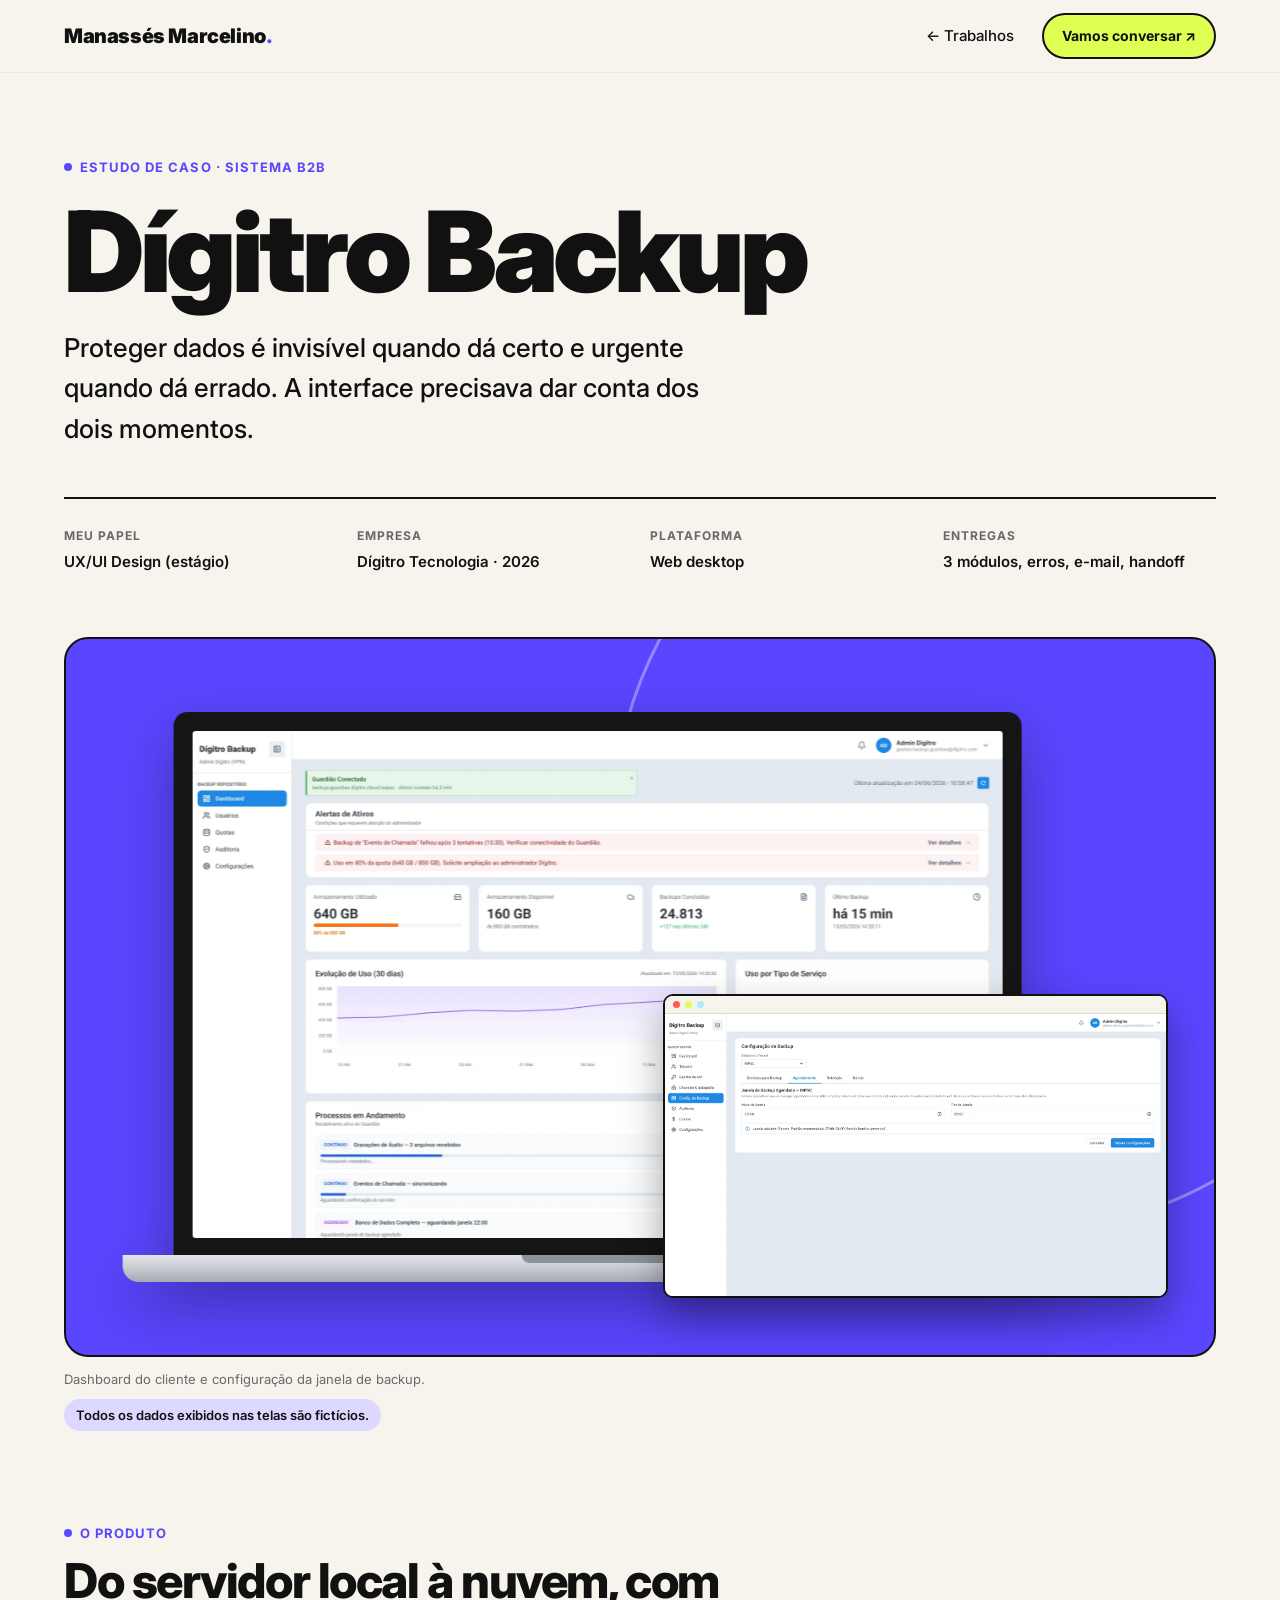
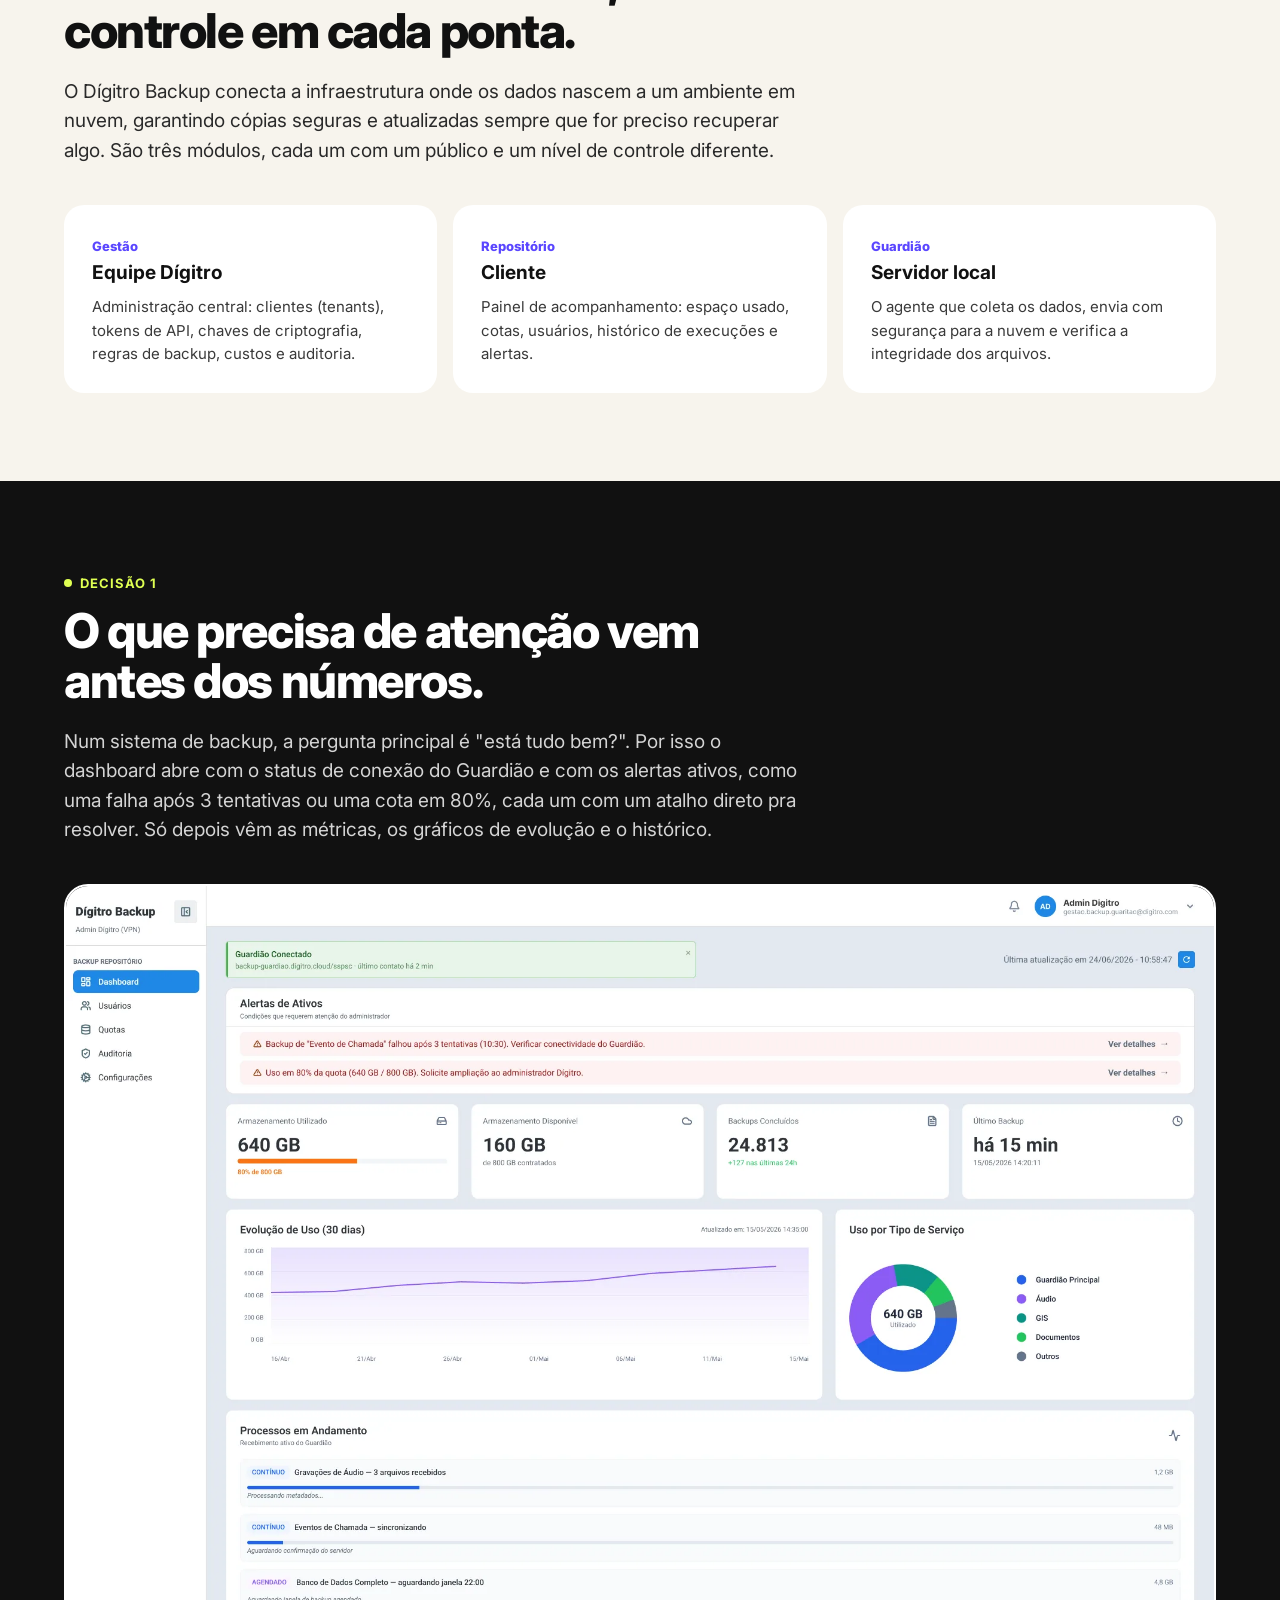
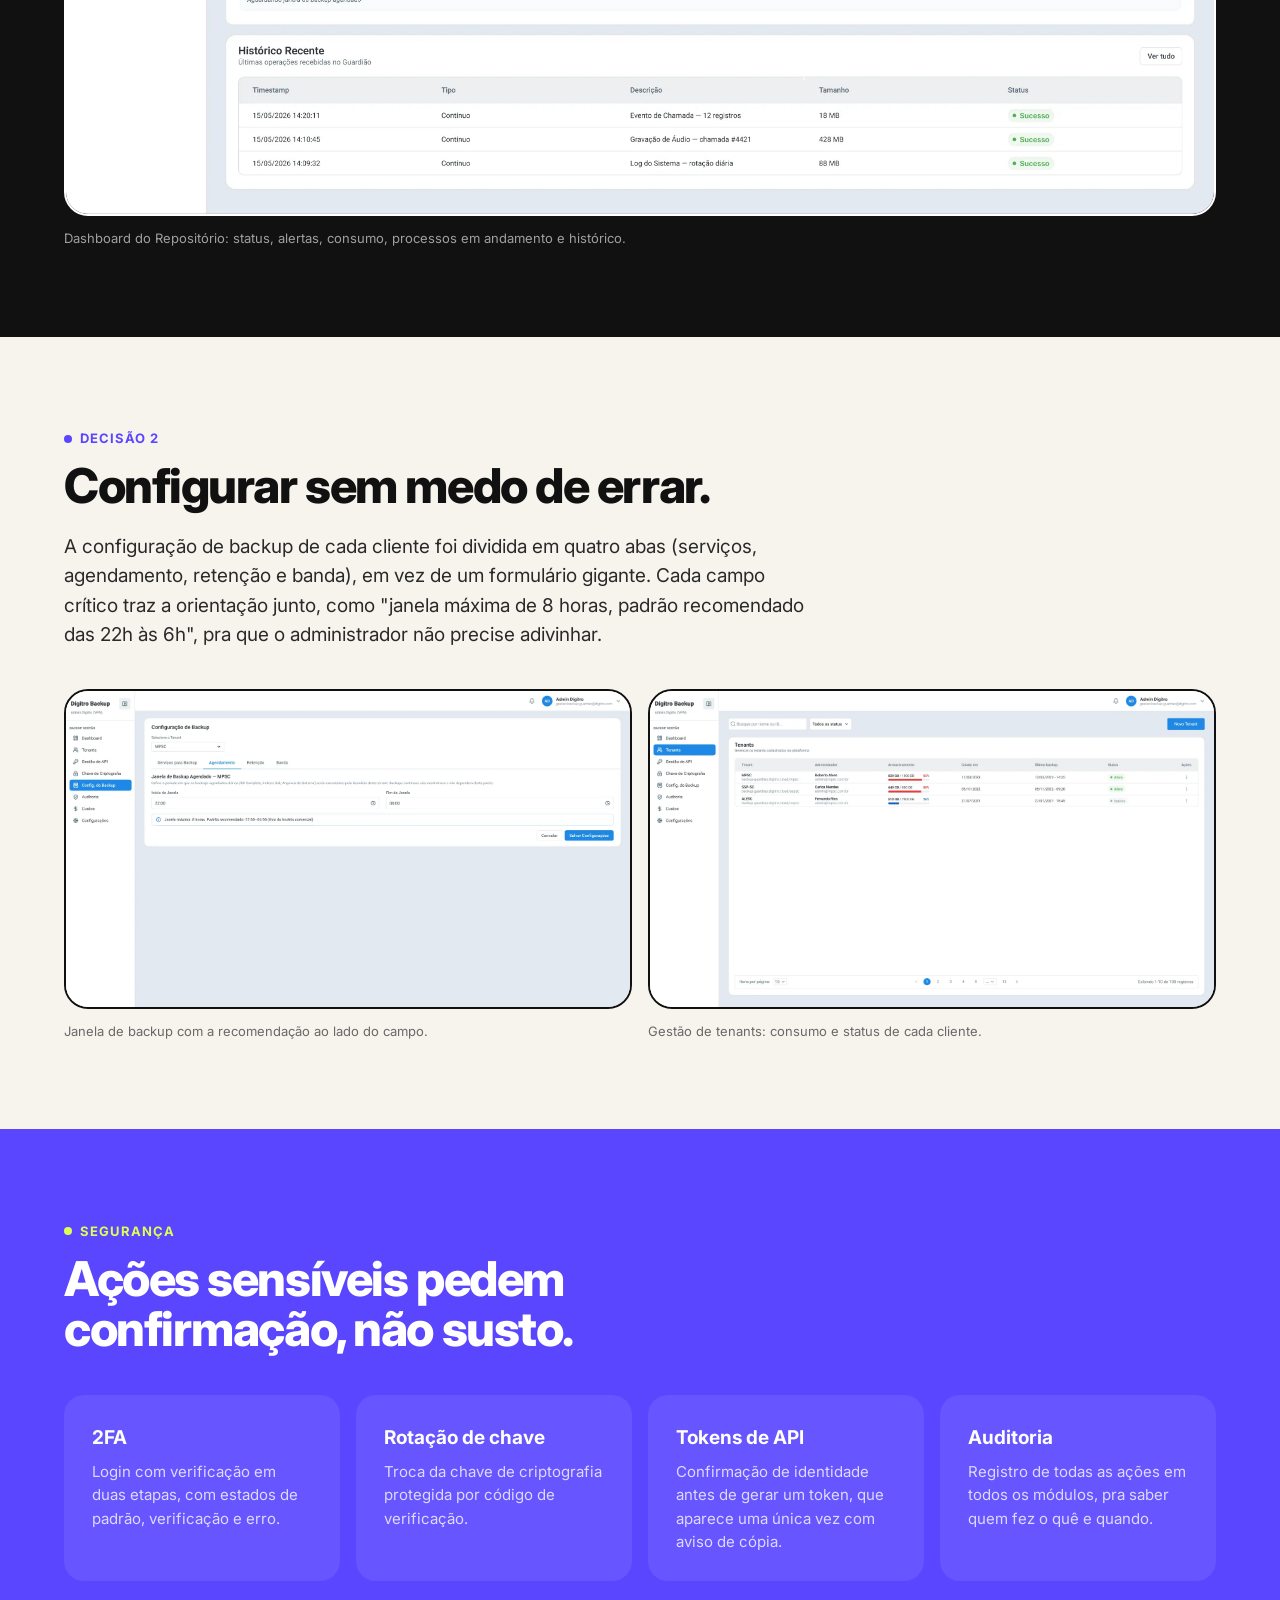
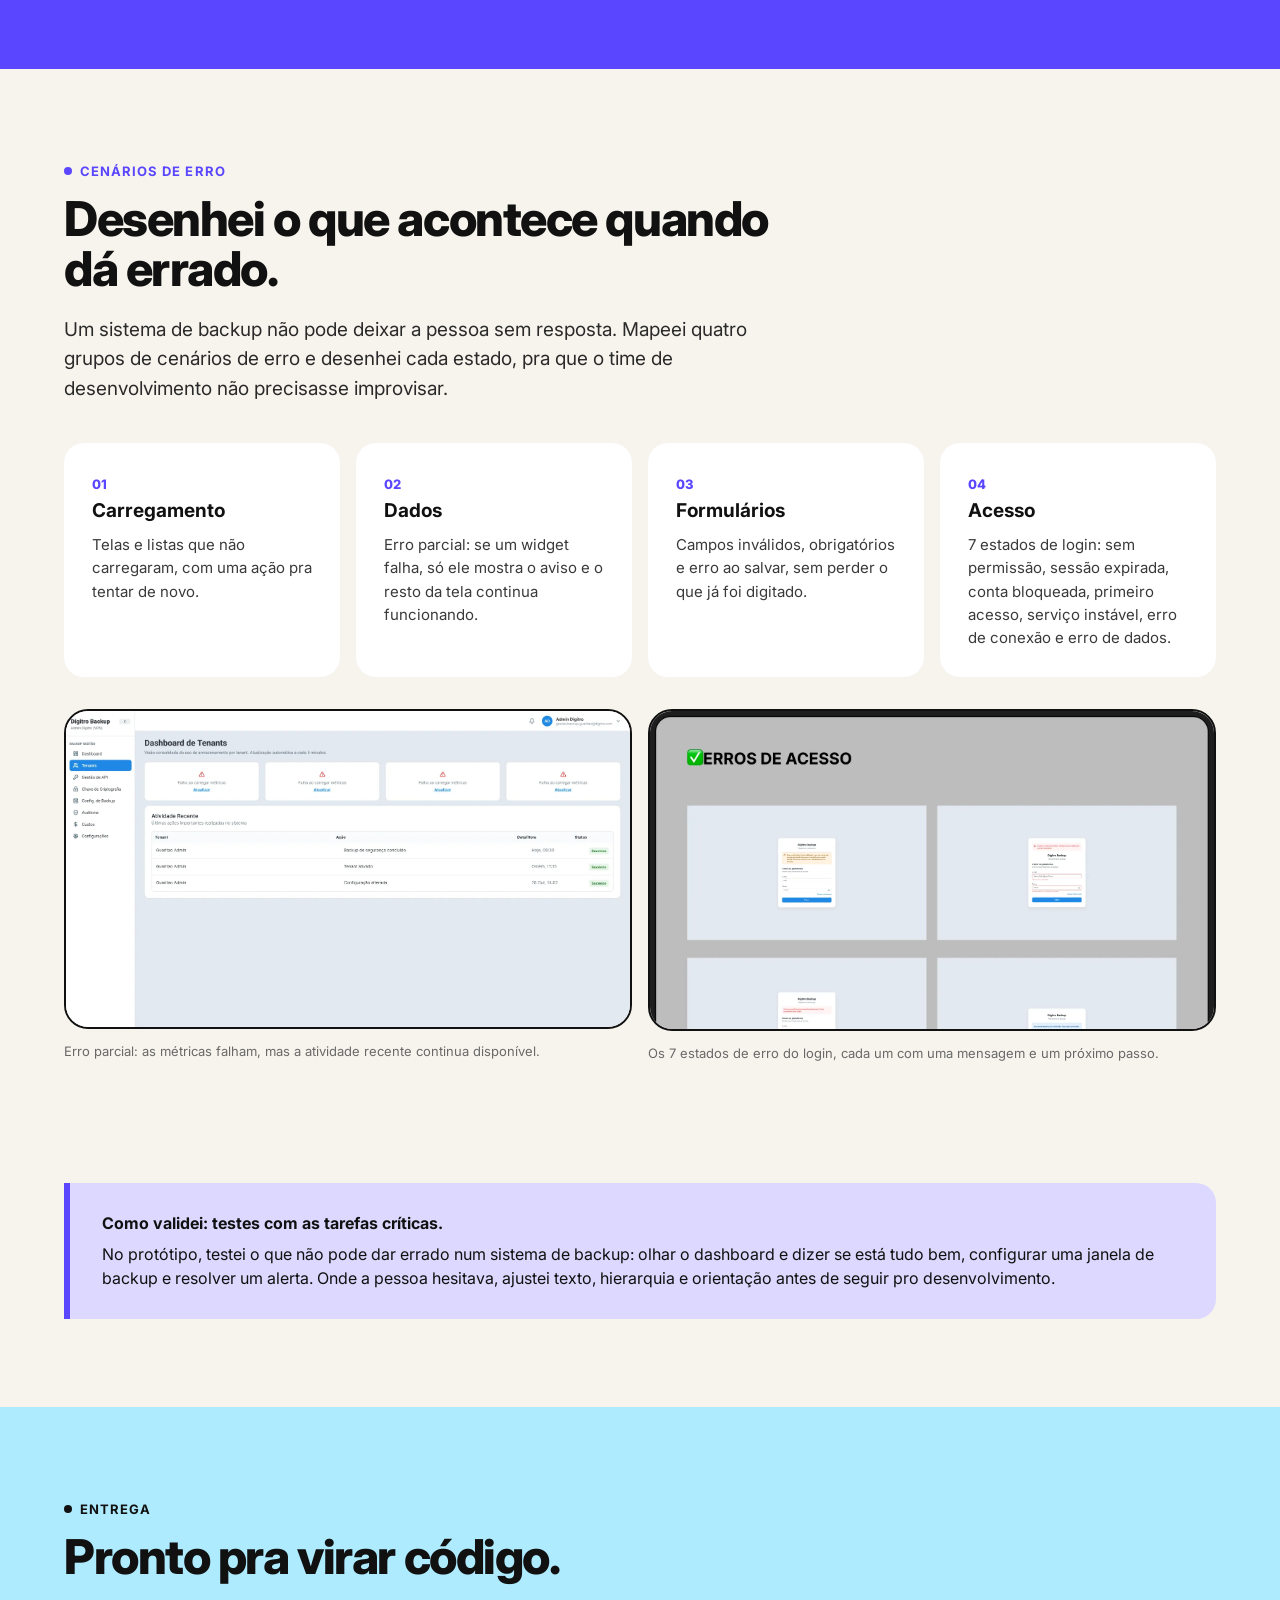
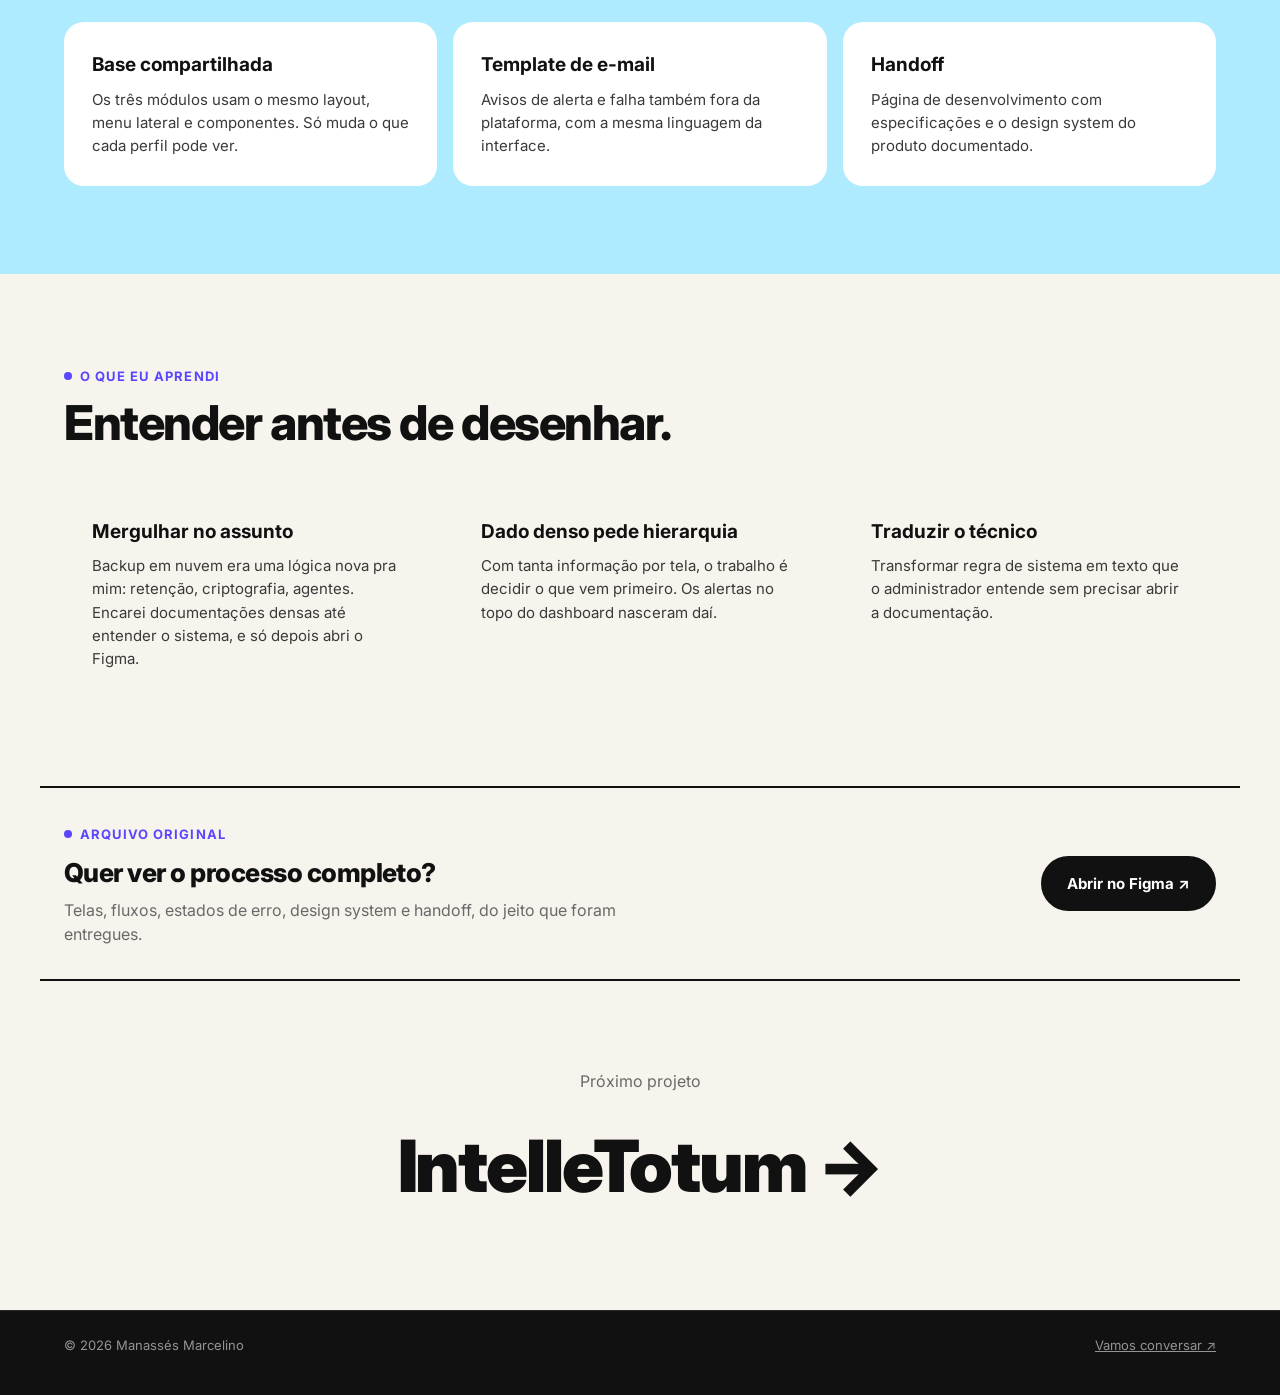
==== portfolio/backup.html @ 7c4ad213 "Portfolio" ====
<!doctype html>
<html lang="pt-BR">
<head>
  <meta charset="utf-8">
  <meta name="viewport" content="width=device-width, initial-scale=1">
  <title>Dígitro Backup — Manassés Marcelino</title>
  <meta name="description" content="Estudo de caso: Dígitro Backup, plataforma de governança de cópias de segurança com três módulos e três públicos.">
  <link rel="preconnect" href="https://fonts.googleapis.com">
  <link rel="preconnect" href="https://fonts.gstatic.com" crossorigin>
  <link href="https://fonts.googleapis.com/css2?family=Inter:wght@400;500;600;700;800;900&display=swap" rel="stylesheet">
  <link rel="stylesheet" href="styles.css">
</head>
<body>

  <nav class="nav">
    <div class="wrap">
      <a href="index.html" class="logo">Manassés Marcelino<span>.</span></a>
      <div class="nav-links">
        <a href="index.html#trabalhos" class="hide-m">← Trabalhos</a>
        <a href="index.html#contato" class="btn btn-acido btn-sm">Vamos conversar ↗</a>
      </div>
    </div>
  </nav>

  <header class="case-hero">
    <div class="wrap">
      <span class="label" style="color: var(--violeta)">Estudo de caso · Sistema B2B</span>
      <h1>Dígitro Backup</h1>
      <p class="sub">Proteger dados é invisível quando dá certo e urgente quando dá errado. A interface precisava dar conta dos dois momentos.</p>
      <dl class="ficha">
        <div><dt>Meu papel</dt><dd>UX/UI Design (estágio)</dd></div>
        <div><dt>Empresa</dt><dd>Dígitro Tecnologia · 2026</dd></div>
        <div><dt>Plataforma</dt><dd>Web desktop</dd></div>
        <div><dt>Entregas</dt><dd>3 módulos, erros, e-mail, handoff</dd></div>
      </dl>
    </div>
  </header>

  <div class="wrap">
    <div class="capa capa-bk capa-case">
      <div class="laptop"><div class="tela"><img src="assets/bk-dashboard.webp" alt="Dashboard do módulo Repositório"></div><div class="base"></div></div>
      <div class="janela"><div class="barra"><i></i><i></i><i></i></div><img src="assets/bk-agendamento.webp" alt="Configuração de agendamento de backup"></div>
    </div>
    <p class="legenda">Dashboard do cliente e configuração da janela de backup.</p>
    <p class="aviso">Todos os dados exibidos nas telas são fictícios.</p>
  </div>

  <section class="bloco">
    <div class="wrap">
      <span class="label" style="color: var(--violeta)">O produto</span>
      <h2>Do servidor local à nuvem, com controle em cada ponta.</h2>
      <p class="lead">O Dígitro Backup conecta a infraestrutura onde os dados nascem a um ambiente em nuvem, garantindo cópias seguras e atualizadas sempre que for preciso recuperar algo. São três módulos, cada um com um público e um nível de controle diferente.</p>
      <div class="grade g3">
        <div class="card"><span class="n">Gestão</span><h3>Equipe Dígitro</h3><p>Administração central: clientes (tenants), tokens de API, chaves de criptografia, regras de backup, custos e auditoria.</p></div>
        <div class="card"><span class="n">Repositório</span><h3>Cliente</h3><p>Painel de acompanhamento: espaço usado, cotas, usuários, histórico de execuções e alertas.</p></div>
        <div class="card"><span class="n">Guardião</span><h3>Servidor local</h3><p>O agente que coleta os dados, envia com segurança para a nuvem e verifica a integridade dos arquivos.</p></div>
      </div>
    </div>
  </section>

  <section class="bloco escuro">
    <div class="wrap">
      <span class="label" style="color: var(--acido)">Decisão 1</span>
      <h2>O que precisa de atenção vem antes dos números.</h2>
      <p class="lead">Num sistema de backup, a pergunta principal é "está tudo bem?". Por isso o dashboard abre com o status de conexão do Guardião e com os alertas ativos, como uma falha após 3 tentativas ou uma cota em 80%, cada um com um atalho direto pra resolver. Só depois vêm as métricas, os gráficos de evolução e o histórico.</p>
      <div class="case-img" style="margin-top: 40px; border-color: var(--branco)"><img src="assets/bk-dashboard.webp" alt="Dashboard do Repositório com alertas no topo"></div>
      <p class="legenda" style="color: rgba(255,255,255,.6)">Dashboard do Repositório: status, alertas, consumo, processos em andamento e histórico.</p>
    </div>
  </section>

  <section class="bloco">
    <div class="wrap">
      <span class="label" style="color: var(--violeta)">Decisão 2</span>
      <h2>Configurar sem medo de errar.</h2>
      <p class="lead">A configuração de backup de cada cliente foi dividida em quatro abas (serviços, agendamento, retenção e banda), em vez de um formulário gigante. Cada campo crítico traz a orientação junto, como "janela máxima de 8 horas, padrão recomendado das 22h às 6h", pra que o administrador não precise adivinhar.</p>
      <div class="grade g2">
        <div><div class="case-img"><img src="assets/bk-agendamento.webp" alt="Aba de agendamento da configuração de backup"></div><p class="legenda">Janela de backup com a recomendação ao lado do campo.</p></div>
        <div><div class="case-img"><img src="assets/bk-tenants.webp" alt="Lista de tenants no módulo de Gestão"></div><p class="legenda">Gestão de tenants: consumo e status de cada cliente.</p></div>
      </div>
    </div>
  </section>

  <section class="bloco violeta">
    <div class="wrap">
      <span class="label" style="color: var(--acido)">Segurança</span>
      <h2>Ações sensíveis pedem confirmação, não susto.</h2>
      <div class="grade g4">
        <div class="card"><h3>2FA</h3><p>Login com verificação em duas etapas, com estados de padrão, verificação e erro.</p></div>
        <div class="card"><h3>Rotação de chave</h3><p>Troca da chave de criptografia protegida por código de verificação.</p></div>
        <div class="card"><h3>Tokens de API</h3><p>Confirmação de identidade antes de gerar um token, que aparece uma única vez com aviso de cópia.</p></div>
        <div class="card"><h3>Auditoria</h3><p>Registro de todas as ações em todos os módulos, pra saber quem fez o quê e quando.</p></div>
      </div>
    </div>
  </section>

  <section class="bloco">
    <div class="wrap">
      <span class="label" style="color: var(--violeta)">Cenários de erro</span>
      <h2>Desenhei o que acontece quando dá errado.</h2>
      <p class="lead">Um sistema de backup não pode deixar a pessoa sem resposta. Mapeei quatro grupos de cenários de erro e desenhei cada estado, pra que o time de desenvolvimento não precisasse improvisar.</p>
      <div class="grade g4">
        <div class="card"><span class="n">01</span><h3>Carregamento</h3><p>Telas e listas que não carregaram, com uma ação pra tentar de novo.</p></div>
        <div class="card"><span class="n">02</span><h3>Dados</h3><p>Erro parcial: se um widget falha, só ele mostra o aviso e o resto da tela continua funcionando.</p></div>
        <div class="card"><span class="n">03</span><h3>Formulários</h3><p>Campos inválidos, obrigatórios e erro ao salvar, sem perder o que já foi digitado.</p></div>
        <div class="card"><span class="n">04</span><h3>Acesso</h3><p>7 estados de login: sem permissão, sessão expirada, conta bloqueada, primeiro acesso, serviço instável, erro de conexão e erro de dados.</p></div>
      </div>
      <div class="grade g2" style="margin-top: 32px">
        <div><div class="case-img"><img src="assets/bk-erro-widgets.webp" alt="Dashboard com erro parcial nos widgets"></div><p class="legenda">Erro parcial: as métricas falham, mas a atividade recente continua disponível.</p></div>
        <div><div class="case-img"><img src="assets/bk-erros-login.webp" alt="Sete estados de erro da tela de login" style="aspect-ratio: 16 / 9; object-fit: cover; object-position: top"></div><p class="legenda">Os 7 estados de erro do login, cada um com uma mensagem e um próximo passo.</p></div>
      </div>
    </div>
  </section>

  <section class="bloco" style="padding-top: 0">
    <div class="wrap">
      <div class="decisao">
        <strong>Como validei: testes com as tarefas críticas.</strong>
        No protótipo, testei o que não pode dar errado num sistema de backup: olhar o dashboard e dizer se está tudo bem, configurar uma janela de backup e resolver um alerta. Onde a pessoa hesitava, ajustei texto, hierarquia e orientação antes de seguir pro desenvolvimento.
      </div>
    </div>
  </section>

  <section class="bloco" style="background: var(--ceu)">
    <div class="wrap">
      <span class="label">Entrega</span>
      <h2>Pronto pra virar código.</h2>
      <div class="grade g3">
        <div class="card"><h3>Base compartilhada</h3><p>Os três módulos usam o mesmo layout, menu lateral e componentes. Só muda o que cada perfil pode ver.</p></div>
        <div class="card"><h3>Template de e-mail</h3><p>Avisos de alerta e falha também fora da plataforma, com a mesma linguagem da interface.</p></div>
        <div class="card"><h3>Handoff</h3><p>Página de desenvolvimento com especificações e o design system do produto documentado.</p></div>
      </div>
    </div>
  </section>

  <section class="bloco">
    <div class="wrap">
      <span class="label" style="color: var(--violeta)">O que eu aprendi</span>
      <h2>Entender antes de desenhar.</h2>
      <div class="grade g3">
        <div class="card" style="background: var(--papel)"><h3>Mergulhar no assunto</h3><p>Backup em nuvem era uma lógica nova pra mim: retenção, criptografia, agentes. Encarei documentações densas até entender o sistema, e só depois abri o Figma.</p></div>
        <div class="card" style="background: var(--papel)"><h3>Dado denso pede hierarquia</h3><p>Com tanta informação por tela, o trabalho é decidir o que vem primeiro. Os alertas no topo do dashboard nasceram daí.</p></div>
        <div class="card" style="background: var(--papel)"><h3>Traduzir o técnico</h3><p>Transformar regra de sistema em texto que o administrador entende sem precisar abrir a documentação.</p></div>
      </div>
    </div>
  </section>

  <section class="figma-cta">
    <div class="wrap">
      <div>
        <span class="label" style="color: var(--violeta)">Arquivo original</span>
        <h3>Quer ver o processo completo?</h3>
        <p>Telas, fluxos, estados de erro, design system e handoff, do jeito que foram entregues.</p>
      </div>
      <a href="https://www.figma.com/design/EyDMJmJXVF1UhNP5TltblL/Backup-D%C3%ADgitro" class="btn btn-tinta" target="_blank" rel="noopener">Abrir no Figma ↗</a>
    </div>
  </section>

  <div class="prox-case">
    <p>Próximo projeto</p>
    <a href="intelletotum.html" class="grande">IntelleTotum →</a>
  </div>

  <footer>
    <div class="wrap">
      <span>© 2026 Manassés Marcelino</span>
      <a href="index.html#contato">Vamos conversar ↗</a>
    </div>
  </footer>

</body>
</html>
---- portfolio/styles.css ----
:root {
  --violeta: #5A46FF;
  --acido: #DFFF52;
  --coral: #FF5A55;
  --ceu: #AEEBFF;
  --tinta: #111111;
  --papel: #F7F4ED;
  --lilas: #DDD8FF;
  --branco: #FFFFFF;
  --cinza: #696969;
  --raio: 24px;
  --max: 1200px;
}

* { box-sizing: border-box; margin: 0; padding: 0; }
html { scroll-behavior: smooth; }
body {
  font-family: "Inter", system-ui, sans-serif;
  background: var(--papel);
  color: var(--tinta);
  line-height: 1.55;
  -webkit-font-smoothing: antialiased;
}
img { max-width: 100%; display: block; }
a { color: inherit; }

.wrap { width: 100%; max-width: var(--max); margin: 0 auto; padding: 0 24px; }
@media (max-width: 600px) { .wrap { padding: 0 16px; } }

/* Navegação */
.nav {
  position: sticky; top: 0; z-index: 10;
  background: rgba(247, 244, 237, .88);
  backdrop-filter: blur(10px);
  border-bottom: 1px solid rgba(17, 17, 17, .06);
}
.nav .wrap { display: flex; align-items: center; justify-content: space-between; height: 72px; gap: 16px; }
.logo { font-weight: 900; font-size: 20px; letter-spacing: -.02em; text-decoration: none; }
.logo span { color: var(--violeta); }
.nav-links { display: flex; align-items: center; gap: 28px; font-size: 15px; font-weight: 500; }
.nav-links a { text-decoration: none; }
.nav-links a:hover { color: var(--violeta); }
@media (max-width: 720px) { .nav-links .hide-m { display: none; } }

/* Botões */
.btn {
  display: inline-flex; align-items: center; gap: 10px;
  padding: 14px 24px; border-radius: 999px;
  font-weight: 700; font-size: 15px; text-decoration: none;
  transition: transform .15s ease, box-shadow .15s ease;
  border: 2px solid var(--tinta);
}
.btn:hover { transform: translateY(-2px); box-shadow: 0 6px 0 var(--tinta); }
.btn-acido { background: var(--acido); color: var(--tinta); }
.btn-tinta { background: var(--tinta); color: var(--branco); }
.btn-ghost { background: transparent; }
.btn-sm { padding: 10px 18px; font-size: 14px; }

/* Rótulos */
.label {
  display: inline-flex; align-items: center; gap: 8px;
  font-size: 13px; font-weight: 700; letter-spacing: .08em; text-transform: uppercase;
}
.label::before { content: ""; width: 8px; height: 8px; border-radius: 50%; background: currentColor; }

/* Hero */
.hero { background: var(--violeta); color: var(--branco); overflow: hidden; position: relative; }
.hero .wrap { padding-top: 96px; padding-bottom: 112px; position: relative; z-index: 1; }
.hero h1 {
  font-size: clamp(44px, 7.5vw, 96px); font-weight: 900;
  line-height: .95; letter-spacing: -.04em; margin: 24px 0 28px; max-width: 13ch;
}
.hero h1 em { font-style: normal; color: var(--acido); }
.hero p { font-size: clamp(17px, 2vw, 21px); max-width: 52ch; opacity: .92; }
.hero .acoes { display: flex; flex-wrap: wrap; gap: 14px; margin-top: 40px; }
.hero .btn-ghost { border-color: var(--branco); color: var(--branco); }
.hero .btn-ghost:hover { box-shadow: 0 6px 0 var(--branco); }
.orbita {
  position: absolute; right: -120px; top: 60px; width: 520px; height: 520px;
  border: 3px solid var(--acido); border-radius: 50%; opacity: .9;
}
.nucleo {
  position: absolute; right: 120px; top: 40px; width: 140px; height: 140px;
  background: var(--acido); border-radius: 50%;
}
.bolha-coral {
  position: absolute; left: -80px; bottom: -120px; width: 280px; height: 280px;
  background: var(--coral); border-radius: 50%;
}
@media (max-width: 720px) {
  .orbita { width: 300px; height: 300px; right: -160px; top: 20px; }
  .nucleo { width: 80px; height: 80px; right: 24px; top: 24px; }
  .bolha-coral { width: 180px; height: 180px; }
}

/* Faixa de fatos */
.fatos { background: var(--tinta); color: var(--branco); }
.fatos .wrap { display: grid; grid-template-columns: repeat(4, 1fr); gap: 24px; padding-top: 28px; padding-bottom: 28px; }
.fato strong { display: block; font-size: 15px; }
.fato span { font-size: 13px; opacity: .7; }
@media (max-width: 860px) { .fatos .wrap { grid-template-columns: repeat(2, 1fr); } }

/* Seções */
section { padding: 112px 0; }
@media (max-width: 600px) { section { padding: 72px 0; } }
.sec-head { display: grid; grid-template-columns: 1.3fr 1fr; gap: 40px; align-items: end; margin-bottom: 56px; }
.sec-head h2 { font-size: clamp(36px, 5vw, 60px); font-weight: 800; line-height: 1; letter-spacing: -.03em; margin-top: 14px; }
.sec-head p { color: var(--cinza); font-size: 17px; }
@media (max-width: 860px) { .sec-head { grid-template-columns: 1fr; gap: 16px; } }

/* Cards de projeto */
.projetos { display: grid; gap: 28px; }
.projeto {
  display: grid; grid-template-columns: 1.4fr 1fr; border-radius: var(--raio);
  overflow: hidden; text-decoration: none; background: var(--branco);
  border: 2px solid var(--tinta); transition: transform .2s ease, box-shadow .2s ease;
}
a.projeto:hover { transform: translateY(-4px); box-shadow: 0 10px 0 var(--tinta); }
.projeto-img { background: var(--lilas); min-height: 340px; overflow: hidden; }
.projeto-img .capa { height: 100%; min-height: 340px; aspect-ratio: auto; }

/* Capas com dispositivos */
.capa {
  position: relative; overflow: hidden; aspect-ratio: 16 / 10;
  display: flex; align-items: center; justify-content: center; padding: 7% 6%;
}
.capa-fm { background: var(--ceu); }
.capa-bk { background: var(--violeta); }
.capa-it { background: var(--lilas); }
.capa-bora { background: var(--acido); }
.capa::before {
  content: ""; position: absolute; width: 70%; aspect-ratio: 1; border-radius: 50%;
  right: -18%; top: -30%; border: 3px solid rgba(255, 255, 255, .35);
}
.capa-bora::before { border-color: rgba(17, 17, 17, .25); }
.capa-fm .capa-note { width: 86%; position: relative; transform: translateX(-6%); }
.capa-fm .capa-cel { position: absolute; width: 24%; right: 5%; bottom: 4%; }

.laptop { width: 84%; position: relative; transform: translateX(-5%); filter: drop-shadow(0 24px 30px rgba(0, 0, 0, .3)); }
.laptop .tela { background: #151515; border-radius: 14px 14px 0 0; padding: 2.2% 2.2% 2%; }
.laptop .tela img { width: 100%; aspect-ratio: 16 / 10; object-fit: cover; object-position: top left; border-radius: 3px; }
.laptop .base {
  position: relative; height: 0; padding-bottom: 3.2%; width: 112%; margin-left: -6%;
  background: linear-gradient(#e4e6ea, #a7acb4); border-radius: 0 0 16px 16px;
}
.laptop .base::after {
  content: ""; position: absolute; left: 42%; top: 0; width: 16%; height: 30%;
  background: #8c929b; border-radius: 0 0 8px 8px;
}
.janela {
  position: absolute; width: 44%; right: 4%; bottom: 8%; z-index: 2;
  background: var(--branco); border-radius: 10px; overflow: hidden;
  border: 2px solid var(--tinta); box-shadow: 0 18px 40px rgba(0, 0, 0, .35);
}
.janela .barra { height: 18px; background: var(--papel); display: flex; align-items: center; gap: 5px; padding: 0 8px; border-bottom: 1px solid rgba(17, 17, 17, .1); }
.janela .barra i { width: 7px; height: 7px; border-radius: 50%; background: var(--coral); }
.janela .barra i:nth-child(2) { background: var(--acido); }
.janela .barra i:nth-child(3) { background: var(--ceu); }
.janela img { width: 100%; aspect-ratio: 16 / 9; object-fit: cover; object-position: top left; }
.sticker {
  position: absolute; right: 6%; bottom: 10%; z-index: 2; transform: rotate(-8deg);
  background: var(--branco); color: var(--tinta); font-weight: 900; font-size: clamp(20px, 3vw, 38px);
  padding: 10px 22px; border-radius: 16px; border: 3px solid var(--tinta); box-shadow: 6px 6px 0 var(--tinta);
}

/* Capa grande no topo dos cases */
.capa-case { border-radius: var(--raio); border: 2px solid var(--tinta); }
@media (max-width: 600px) { .capa { padding: 10% 5%; } .janela { width: 52%; } }
.projeto-info { padding: 40px; display: flex; flex-direction: column; gap: 16px; }
.projeto-info h3 { font-size: 34px; font-weight: 800; letter-spacing: -.02em; line-height: 1.05; }
.projeto-info p { color: #3a3a3a; }
.tags { display: flex; flex-wrap: wrap; gap: 8px; margin-top: auto; }
.tag { font-size: 12px; font-weight: 600; padding: 6px 12px; border-radius: 999px; background: var(--papel); }
.selo { align-self: flex-start; font-size: 12px; font-weight: 800; padding: 6px 12px; border-radius: 999px; background: var(--acido); }
.ver { font-weight: 700; display: inline-flex; gap: 8px; align-items: center; }
@media (max-width: 860px) {
  .projeto { grid-template-columns: 1fr; }
  .projeto-img { min-height: 220px; }
  .projeto-info { padding: 28px; }
}

/* Placeholder do case Dígitro */
.mock {
  height: 100%; min-height: 340px; padding: 32px; background: var(--ceu);
  display: grid; grid-template-columns: repeat(4, 1fr); grid-template-rows: auto 1fr 1fr; gap: 12px;
}
.mock div { background: var(--branco); border-radius: 12px; }
.mock .m-top { grid-column: 1 / -1; height: 44px; background: var(--tinta); }
.mock .m-wide { grid-column: span 2; }
.mock .m-bar { background: linear-gradient(90deg, var(--violeta) 62%, var(--branco) 62%); }

/* Sobre */
/* Como eu crio */
.metodo { background: var(--lilas); }
.metodo .sec-head p { color: var(--tinta); font-size: 18px; }
.passos { display: grid; grid-template-columns: repeat(4, 1fr); gap: 20px; }
.passo {
  display: flex; flex-direction: column; padding: 28px; border-radius: var(--raio);
  background: var(--papel); text-decoration: none; transition: transform .2s ease, box-shadow .2s ease;
}
.passo:hover { transform: translateY(-4px); box-shadow: 0 8px 0 var(--violeta); }
.passo .topo { display: flex; justify-content: space-between; align-items: flex-start; }
.passo .num { font-size: 48px; font-weight: 900; line-height: 1; letter-spacing: -.03em; color: var(--violeta); }
.passo .seta { font-size: 20px; font-weight: 700; color: var(--violeta); }
.passo .fase { margin-top: 24px; font-size: 13px; font-weight: 800; letter-spacing: .08em; text-transform: uppercase; color: var(--violeta); }
.passo h3 { font-size: 24px; font-weight: 800; margin: 6px 0 12px; }
.passo p { flex: 1; font-size: 16px; color: #3a3a3a; }
.passo .rodape { margin-top: 20px; padding-top: 16px; border-top: 1px solid rgba(17, 17, 17, .12); display: flex; flex-direction: column; gap: 6px; }
.passo .org { font-size: 13px; font-weight: 700; color: var(--violeta); display: flex; gap: 8px; align-items: center; }
.passo .org::before { content: ""; width: 6px; height: 6px; border-radius: 50%; background: currentColor; flex: none; }
.passo .prova { font-size: 13px; font-weight: 600; color: var(--tinta); padding-left: 14px; }
.passo.destaque { background: var(--violeta); color: var(--branco); }
.passo.destaque .num, .passo.destaque .seta, .passo.destaque .fase, .passo.destaque .org { color: var(--acido); }
.passo.destaque p { color: rgba(255, 255, 255, .92); }
.passo.destaque .prova { color: var(--branco); }
.passo.destaque .rodape { border-color: rgba(255, 255, 255, .25); }
.passo.destaque:hover { box-shadow: 0 8px 0 var(--tinta); }
@media (max-width: 960px) { .passos { grid-template-columns: repeat(2, 1fr); } }
@media (max-width: 560px) { .passos { grid-template-columns: 1fr; } }
.organizo { margin-top: 20px; padding: 24px 28px; border-radius: 20px; background: var(--branco); display: flex; gap: 20px; align-items: center; flex-wrap: wrap; }
.organizo .chips { display: flex; flex-wrap: wrap; gap: 8px; }
.organizo .chips span { font-size: 13px; font-weight: 600; padding: 6px 12px; border-radius: 999px; background: var(--lilas); color: var(--tinta); }

.sobre { background: var(--branco); }
.linha-tempo { display: grid; grid-template-columns: repeat(3, 1fr); gap: 20px; }
.etapa { padding: 32px; border-radius: var(--raio); background: var(--papel); }
.sobre .sec-head p { color: var(--tinta); font-size: 19px; font-weight: 500; }
.etapa .ano { font-size: 14px; font-weight: 800; color: var(--violeta); }
.etapa h4 { font-size: 24px; font-weight: 800; margin: 10px 0; }
.etapa p { font-size: 17px; color: var(--tinta); }
.etapa.atual { background: var(--violeta); color: var(--branco); }
.etapa.atual .ano { color: var(--acido); }
.etapa.atual p { color: rgba(255, 255, 255, .88); }
.diferencial {
  margin-top: 20px; padding: 40px; border-radius: var(--raio); background: var(--acido);
  display: grid; grid-template-columns: auto 1fr; gap: 32px; align-items: center;
}
.diferencial .num { font-size: 72px; font-weight: 900; line-height: 1; }
.diferencial p { font-size: 19px; font-weight: 500; max-width: 60ch; }
@media (max-width: 860px) {
  .linha-tempo { grid-template-columns: 1fr; }
  .diferencial { grid-template-columns: 1fr; padding: 28px; }
}

/* Contato */
.contato { background: var(--tinta); color: var(--branco); position: relative; overflow: hidden; }
.contato h2 { font-size: clamp(44px, 8vw, 96px); font-weight: 900; line-height: .95; letter-spacing: -.04em; max-width: 12ch; }
.contato h2 em { font-style: normal; color: var(--acido); }
.contato p { margin: 24px 0 40px; font-size: 19px; opacity: .85; max-width: 48ch; }
.contato .acoes { display: flex; flex-wrap: wrap; gap: 14px; }
.contato .btn-ghost { border-color: var(--branco); color: var(--branco); }
.contato .btn-ghost:hover { box-shadow: 0 6px 0 var(--branco); }
.contato .orbita { top: auto; bottom: -200px; border-color: var(--violeta); }

footer { background: var(--tinta); color: rgba(255, 255, 255, .55); font-size: 13px; padding: 24px 0 40px; border-top: 1px solid rgba(255, 255, 255, .1); }
footer .wrap { display: flex; justify-content: space-between; gap: 16px; flex-wrap: wrap; }

/* Páginas de case */
.case-hero { padding: 80px 0 64px; }
.case-hero h1 { font-size: clamp(48px, 9vw, 112px); font-weight: 900; letter-spacing: -.04em; line-height: .95; margin: 20px 0 24px; }
.case-hero .sub { font-size: clamp(19px, 2.4vw, 26px); max-width: 40ch; font-weight: 500; }
.ficha { display: grid; grid-template-columns: repeat(4, 1fr); gap: 20px; margin-top: 48px; padding-top: 28px; border-top: 2px solid var(--tinta); }
.ficha dt { font-size: 12px; font-weight: 700; text-transform: uppercase; letter-spacing: .08em; color: var(--cinza); }
.ficha dd { font-size: 15px; font-weight: 600; margin-top: 4px; }
@media (max-width: 720px) { .ficha { grid-template-columns: repeat(2, 1fr); } }

.case-img { border-radius: var(--raio); overflow: hidden; border: 2px solid var(--tinta); background: var(--branco); }
.legenda { font-size: 13px; color: var(--cinza); margin-top: 12px; }

.bloco { padding: 88px 0; }
.bloco h2 { font-size: clamp(30px, 4.4vw, 48px); font-weight: 800; letter-spacing: -.03em; line-height: 1.05; margin: 12px 0 20px; max-width: 22ch; }
.bloco .lead { font-size: 19px; max-width: 62ch; color: #2a2a2a; }
.escuro { background: var(--tinta); color: var(--branco); }
.escuro .lead { color: rgba(255, 255, 255, .82); }
.violeta { background: var(--violeta); color: var(--branco); }
.violeta .lead { color: rgba(255, 255, 255, .9); }

.grade { display: grid; gap: 16px; margin-top: 40px; }
.g2 { grid-template-columns: repeat(2, 1fr); }
.g3 { grid-template-columns: repeat(3, 1fr); }
.g4 { grid-template-columns: repeat(4, 1fr); }
@media (max-width: 860px) { .g3, .g4 { grid-template-columns: repeat(2, 1fr); } }
@media (max-width: 560px) { .g2, .g3, .g4 { grid-template-columns: 1fr; } }

.card { padding: 28px; border-radius: 20px; background: var(--branco); }
.card h3 { font-size: 19px; margin-bottom: 8px; }
.card p { font-size: 15px; color: #3a3a3a; }
.escuro .card, .violeta .card { background: rgba(255, 255, 255, .08); }
.escuro .card p, .violeta .card p { color: rgba(255, 255, 255, .78); }
.card .n { font-size: 13px; font-weight: 800; color: var(--violeta); }
.escuro .card .n, .violeta .card .n { color: var(--acido); }

.numeros { display: grid; grid-template-columns: repeat(6, 1fr); gap: 12px; margin-top: 40px; }
.numero { padding: 24px 20px; border-radius: 20px; background: var(--acido); color: var(--tinta); }
.numero strong { display: block; font-size: 44px; font-weight: 900; line-height: 1; letter-spacing: -.03em; }
.numero span { font-size: 14px; font-weight: 600; }
@media (max-width: 860px) { .numeros { grid-template-columns: repeat(3, 1fr); } }
@media (max-width: 480px) { .numeros { grid-template-columns: repeat(2, 1fr); } }

.fluxo { display: flex; flex-wrap: wrap; align-items: center; gap: 10px; margin-top: 36px; }
.fluxo span { padding: 12px 18px; border-radius: 999px; background: var(--branco); font-weight: 600; font-size: 15px; border: 2px solid var(--tinta); }
.fluxo span.fim { background: var(--acido); }
.fluxo i { font-style: normal; font-weight: 800; }

.decisao { margin-top: 32px; padding: 28px 32px; border-left: 6px solid var(--violeta); background: var(--lilas); border-radius: 0 20px 20px 0; }
.decisao strong { display: block; margin-bottom: 6px; }

.cores { display: grid; grid-template-columns: repeat(3, 1fr); gap: 12px; margin-top: 40px; }
.cor { padding: 20px; border-radius: 16px; min-height: 120px; display: flex; flex-direction: column; justify-content: flex-end; border: 1px solid rgba(17, 17, 17, .1); }
.cor strong { font-size: 16px; }
.cor span { font-size: 13px; opacity: .8; }
@media (max-width: 560px) { .cores { grid-template-columns: repeat(2, 1fr); } }

.premio {
  display: flex; gap: 20px; align-items: center; padding: 28px 32px; margin-top: 40px;
  border-radius: 20px; background: var(--acido); color: var(--tinta);
}
.premio .ico { font-size: 40px; }
.premio p { font-weight: 600; }

.prox-case { padding: 88px 0; text-align: center; }
.prox-case p { color: var(--cinza); margin-bottom: 16px; }
.prox-case a.grande { font-size: clamp(36px, 6vw, 72px); font-weight: 900; letter-spacing: -.03em; text-decoration: none; }
.prox-case a.grande:hover { color: var(--violeta); }

/* Galeria de posts (BORA!) */
.galeria-ig { display: grid; grid-template-columns: repeat(4, 1fr) 0.75fr; gap: 14px; margin-top: 40px; align-items: start; }
.galeria-ig img { width: 100%; border-radius: 14px; border: 2px solid var(--tinta); }
@media (max-width: 860px) { .galeria-ig { grid-template-columns: repeat(2, 1fr); } .galeria-ig .story { grid-column: span 2; max-width: 60%; justify-self: center; } }

/* Chamada para o arquivo do Figma */
.figma-cta { padding: 0 0 24px; }
.figma-cta .wrap > div:first-child { flex: 1; }
.figma-cta .wrap {
  display: flex; align-items: center; justify-content: space-between; gap: 24px; flex-wrap: wrap;
  padding-top: 32px; padding-bottom: 32px; border-top: 2px solid var(--tinta); border-bottom: 2px solid var(--tinta);
}
.figma-cta h3 { font-size: 26px; font-weight: 800; letter-spacing: -.02em; margin: 8px 0 4px; }
.figma-cta p { color: var(--cinza); max-width: 56ch; }
.prox-case { padding-top: 64px; }

/* Princípios */
.principios { display: grid; grid-template-columns: repeat(3, 1fr); gap: 20px; margin-top: 20px; }
.principio { padding: 32px; border-radius: var(--raio); border: 2px solid var(--tinta); }
.principio .n { font-size: 14px; font-weight: 800; color: var(--violeta); }
.principio h3 { font-size: 24px; font-weight: 800; letter-spacing: -.02em; line-height: 1.15; margin: 10px 0; }
.principio p { font-size: 17px; color: var(--tinta); }
@media (max-width: 860px) { .principios { grid-template-columns: 1fr; } }
.aviso { display: inline-block; margin-top: 10px; font-size: 13px; font-weight: 600; padding: 6px 12px; border-radius: 999px; background: var(--lilas); color: var(--tinta); }

/* O que eu faço */
.faco { background: var(--tinta); color: var(--branco); }
.faco .sec-head p { color: rgba(255, 255, 255, .85); }
.frentes { display: grid; grid-template-columns: repeat(3, 1fr); gap: 16px; }
.frente { display: flex; flex-direction: column; gap: 12px; padding: 28px; border-radius: var(--raio); background: #1E1E1E; }
.frente .n { font-size: 14px; font-weight: 800; color: var(--acido); }
.frente h3 { font-size: 22px; font-weight: 800; letter-spacing: -.02em; }
.frente p { flex: 1; font-size: 16px; color: rgba(255, 255, 255, .85); }
.frente .chips { display: flex; flex-wrap: wrap; gap: 6px; }
.frente .chips span { font-size: 12px; font-weight: 600; padding: 5px 10px; border-radius: 999px; background: rgba(255, 255, 255, .1); }
.frente a, .frente .onde { margin-top: 4px; padding-top: 14px; border-top: 1px solid rgba(255, 255, 255, .15); font-size: 14px; font-weight: 700; color: var(--branco); text-decoration: none; }
.frente a:hover { color: var(--acido); }
.frente .onde { font-weight: 600; opacity: .75; }
.frente.cor-violeta { background: var(--violeta); }
.frente.cor-acido { background: var(--acido); color: var(--tinta); }
.frente.cor-ceu { background: var(--ceu); color: var(--tinta); }
.frente.cor-coral { background: var(--coral); }
.frente.cor-acido .n, .frente.cor-ceu .n { color: var(--violeta); }
.frente.cor-violeta .n, .frente.cor-coral .n { color: var(--acido); }
.frente.cor-acido p, .frente.cor-ceu p, .frente.cor-acido a, .frente.cor-ceu a { color: var(--tinta); }
.frente.cor-acido .chips span, .frente.cor-ceu .chips span { background: rgba(17, 17, 17, .1); }
.frente.cor-acido a, .frente.cor-ceu a { border-color: rgba(17, 17, 17, .2); }
.frente.cor-violeta p, .frente.cor-coral p { color: rgba(255, 255, 255, .95); }
.frente.cor-violeta .chips span, .frente.cor-coral .chips span { background: rgba(255, 255, 255, .2); }
.frente.cor-violeta a, .frente.cor-coral a { border-color: rgba(255, 255, 255, .3); }
.frente.cor-acido a:hover, .frente.cor-ceu a:hover { color: var(--violeta); }
.frente.cor-coral a:hover { color: var(--tinta); }
@media (max-width: 960px) { .frentes { grid-template-columns: repeat(2, 1fr); } }
@media (max-width: 600px) { .frentes { grid-template-columns: 1fr; } }
.frente ul { flex: 1; list-style: none; padding: 0; display: flex; flex-direction: column; gap: 10px; }
.frente li { position: relative; padding-left: 20px; font-size: 16px; line-height: 1.4; }
.frente li::before { content: ""; position: absolute; left: 0; top: .5em; width: 8px; height: 8px; border-radius: 50%; background: var(--acido); }
.frente.cor-acido li::before, .frente.cor-ceu li::before { background: var(--violeta); }
.frente.cor-violeta li::before, .frente.cor-coral li::before { background: var(--acido); }
.frentes-nota { margin-top: 24px; font-size: 16px; color: rgba(255, 255, 255, .8); }
.frente.cor-ceu .onde, .frente.cor-acido .onde { color: var(--tinta); border-color: rgba(17, 17, 17, .2); opacity: 1; }

/* O que eu faço: versão em lista */
.frentes { display: block; border-top: 1px solid rgba(255, 255, 255, .15); }
.frente { display: grid; grid-template-columns: 56px 280px 1fr; gap: 24px; align-items: baseline; padding: 20px 0; border-radius: 0; background: none; border-bottom: 1px solid rgba(255, 255, 255, .15); transition: background .2s ease; }
.frente:hover { background: rgba(255, 255, 255, .04); }
.frente .n { font-size: 14px; }
.frente h3 { font-size: 22px; }
.frente p { font-size: 16px; color: rgba(255, 255, 255, .8); }
.frente:nth-child(3n+1) .n { color: var(--acido); }
.frente:nth-child(3n+2) .n { color: var(--ceu); }
.frente:nth-child(3n) .n { color: var(--coral); }
@media (max-width: 860px) {
  .frente { grid-template-columns: 40px 1fr; gap: 4px 12px; }
  .frente p { grid-column: 2; }
}
.frente { padding: 16px 0; align-items: center; }
.frente h3 { font-size: 20px; }
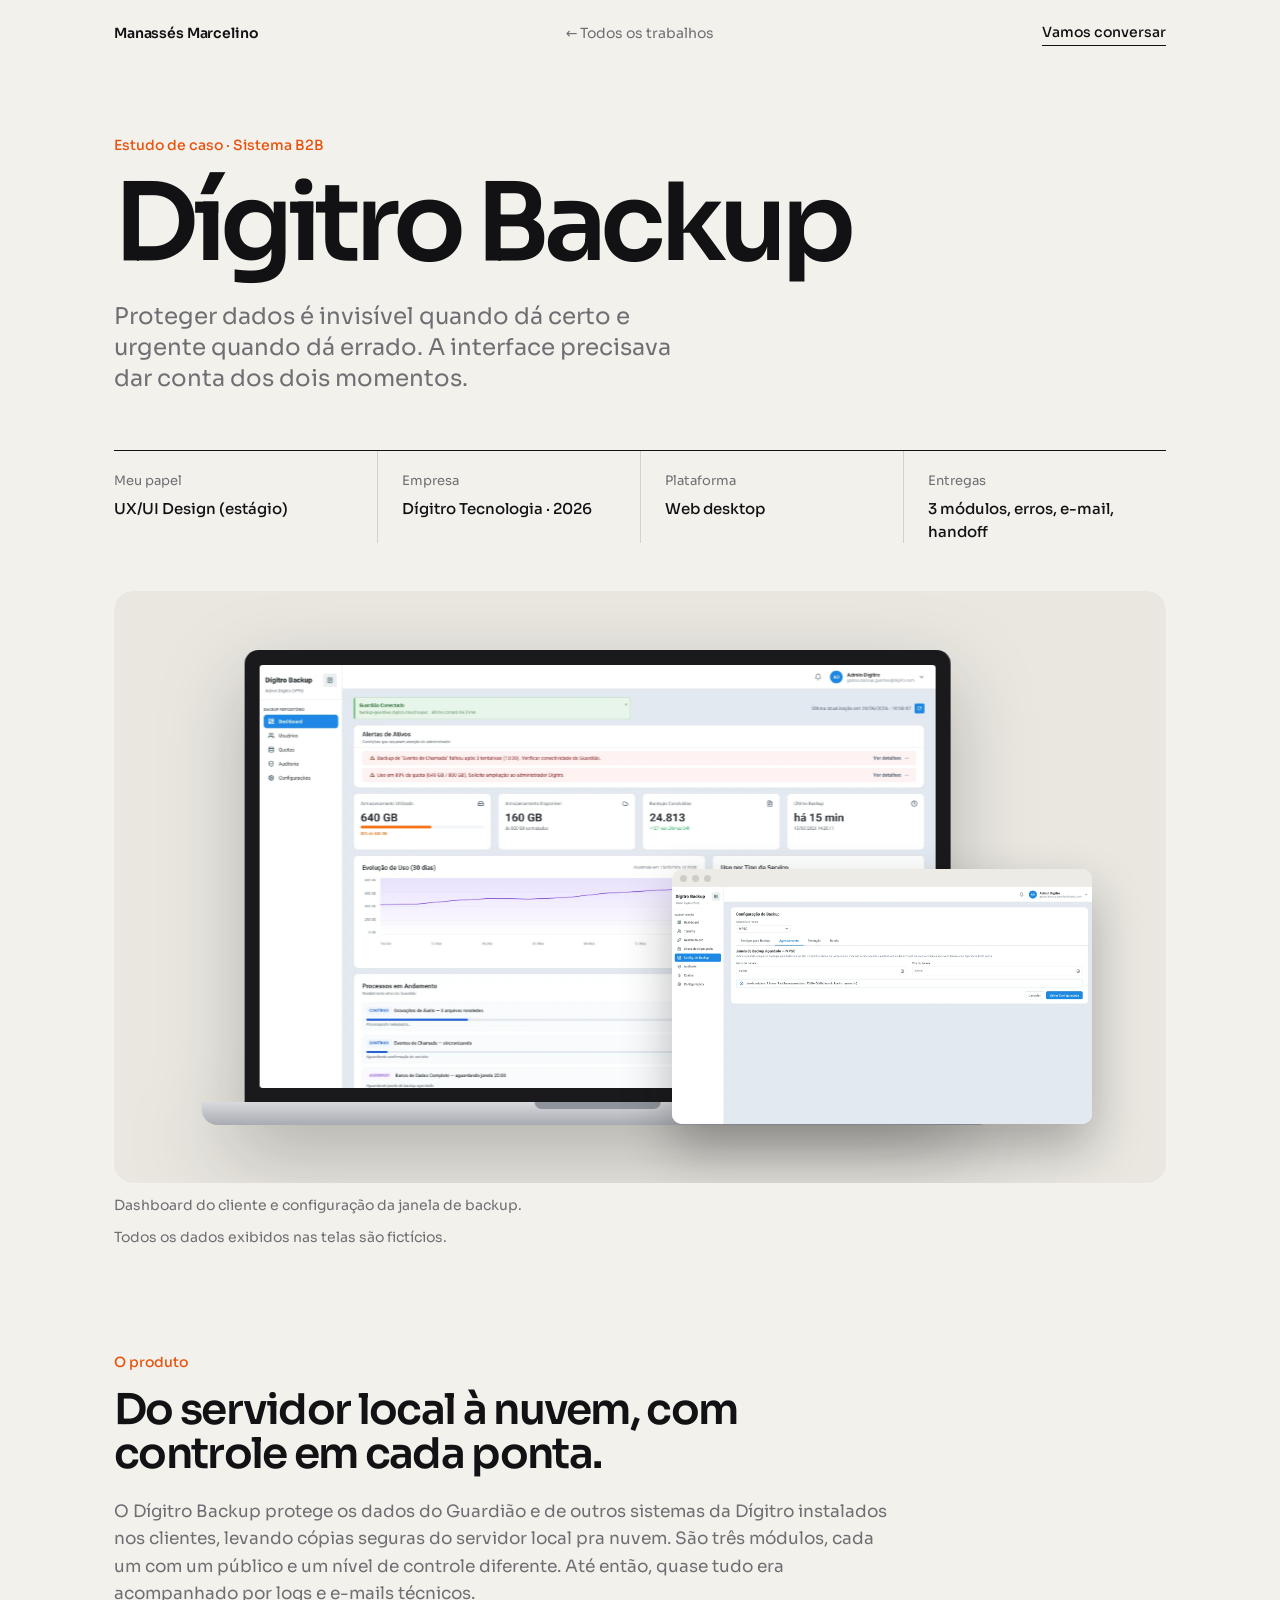
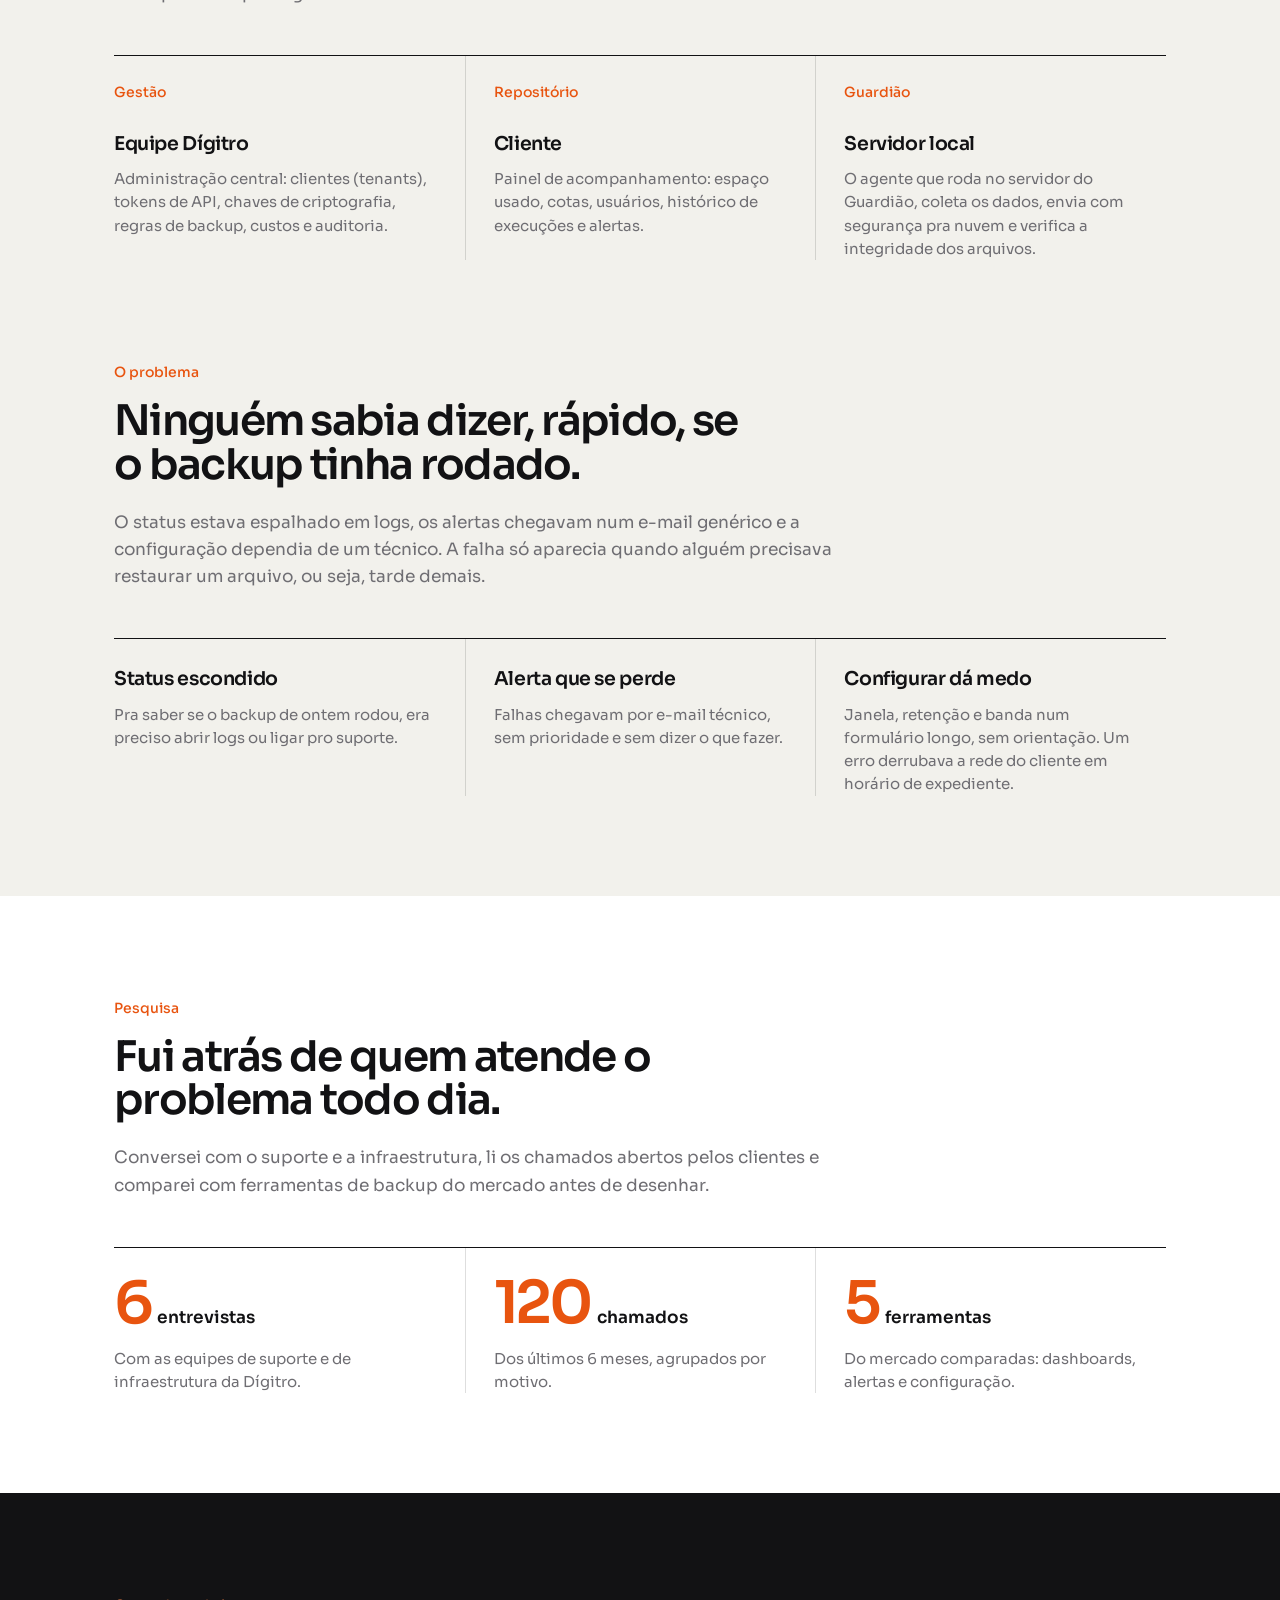
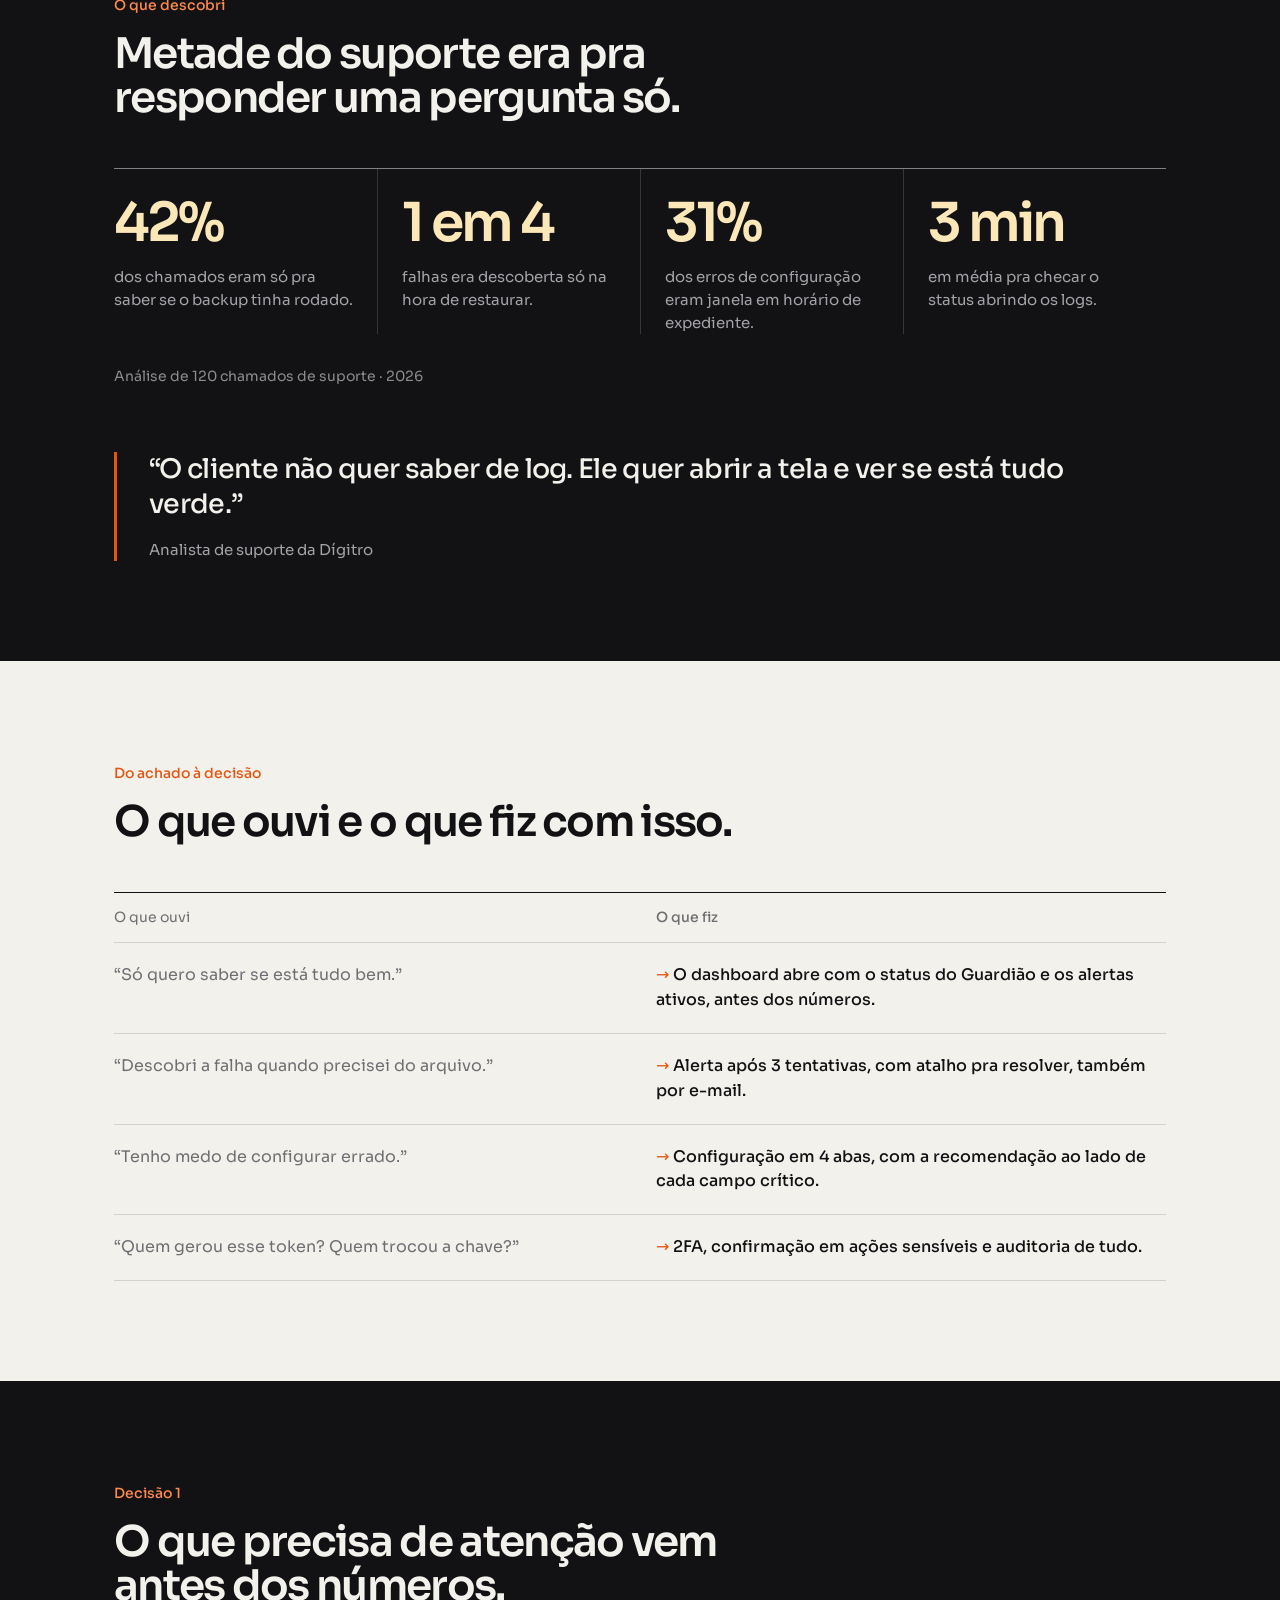
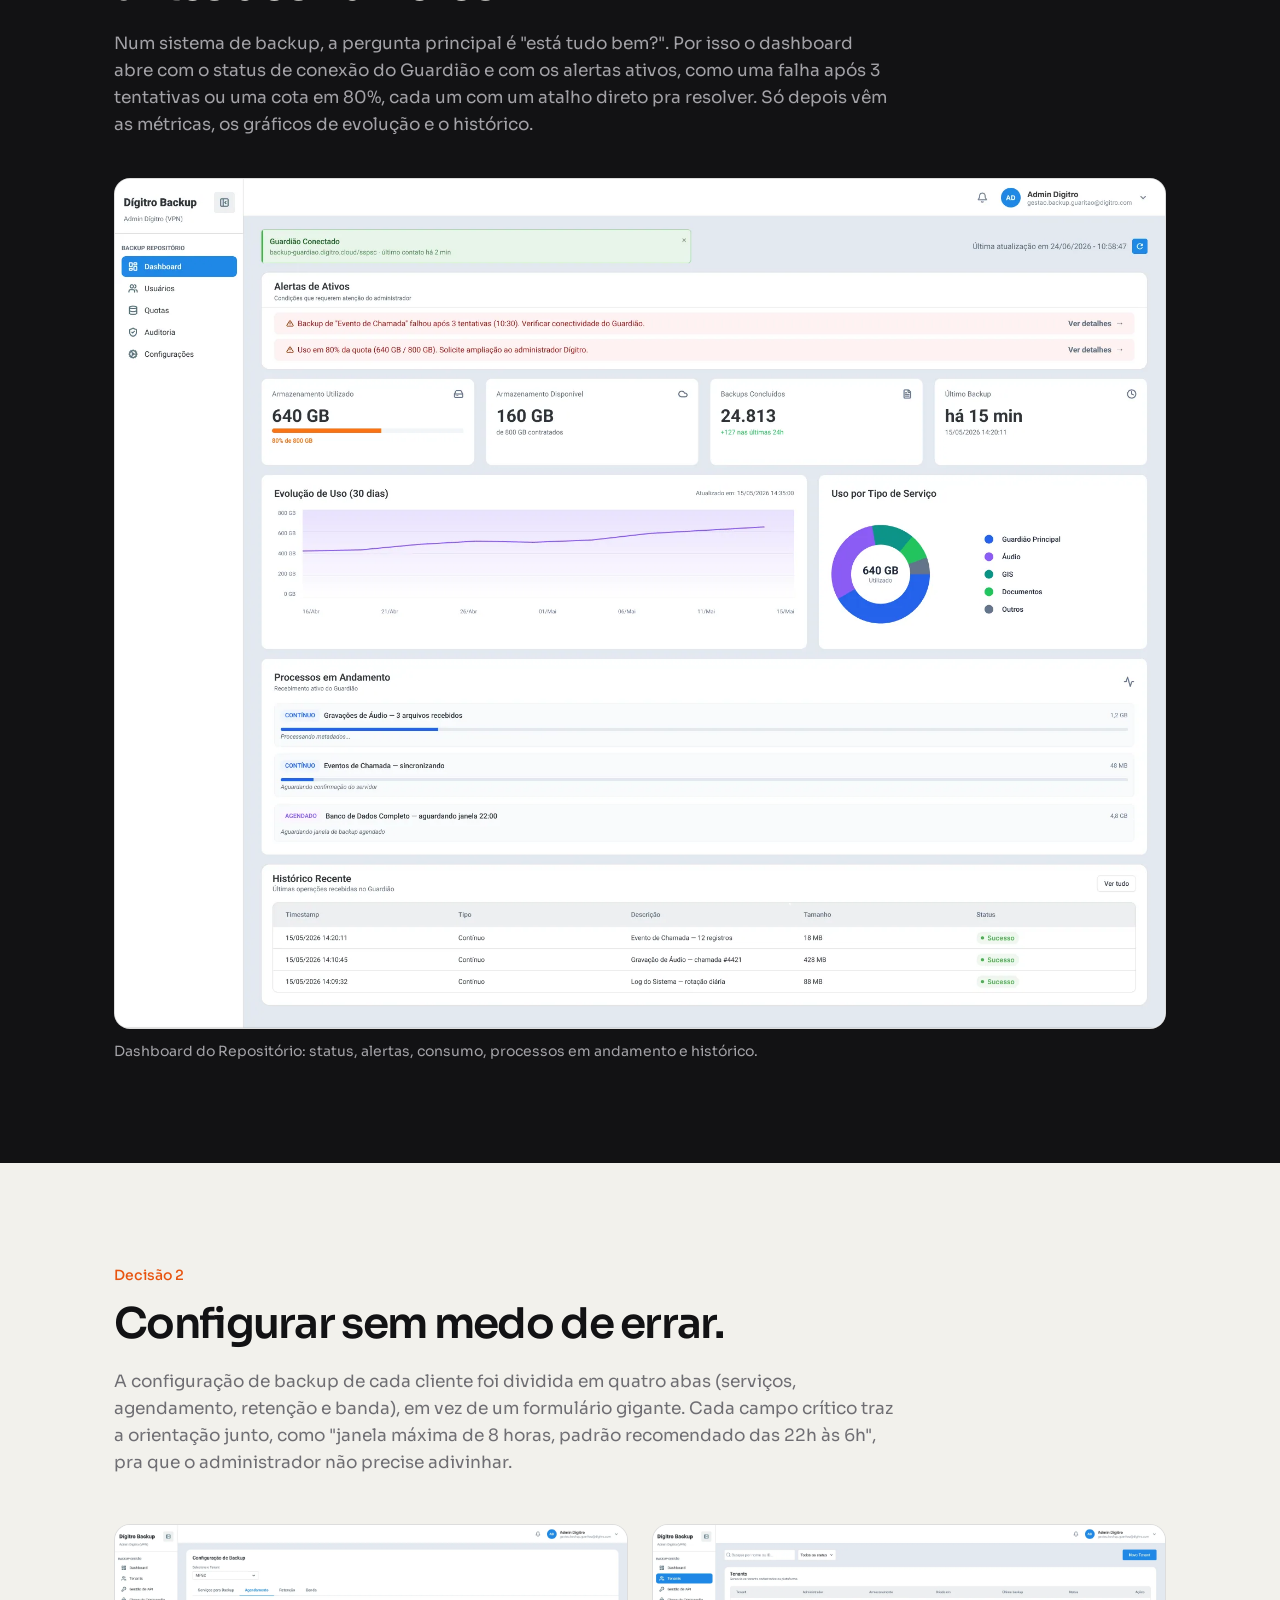
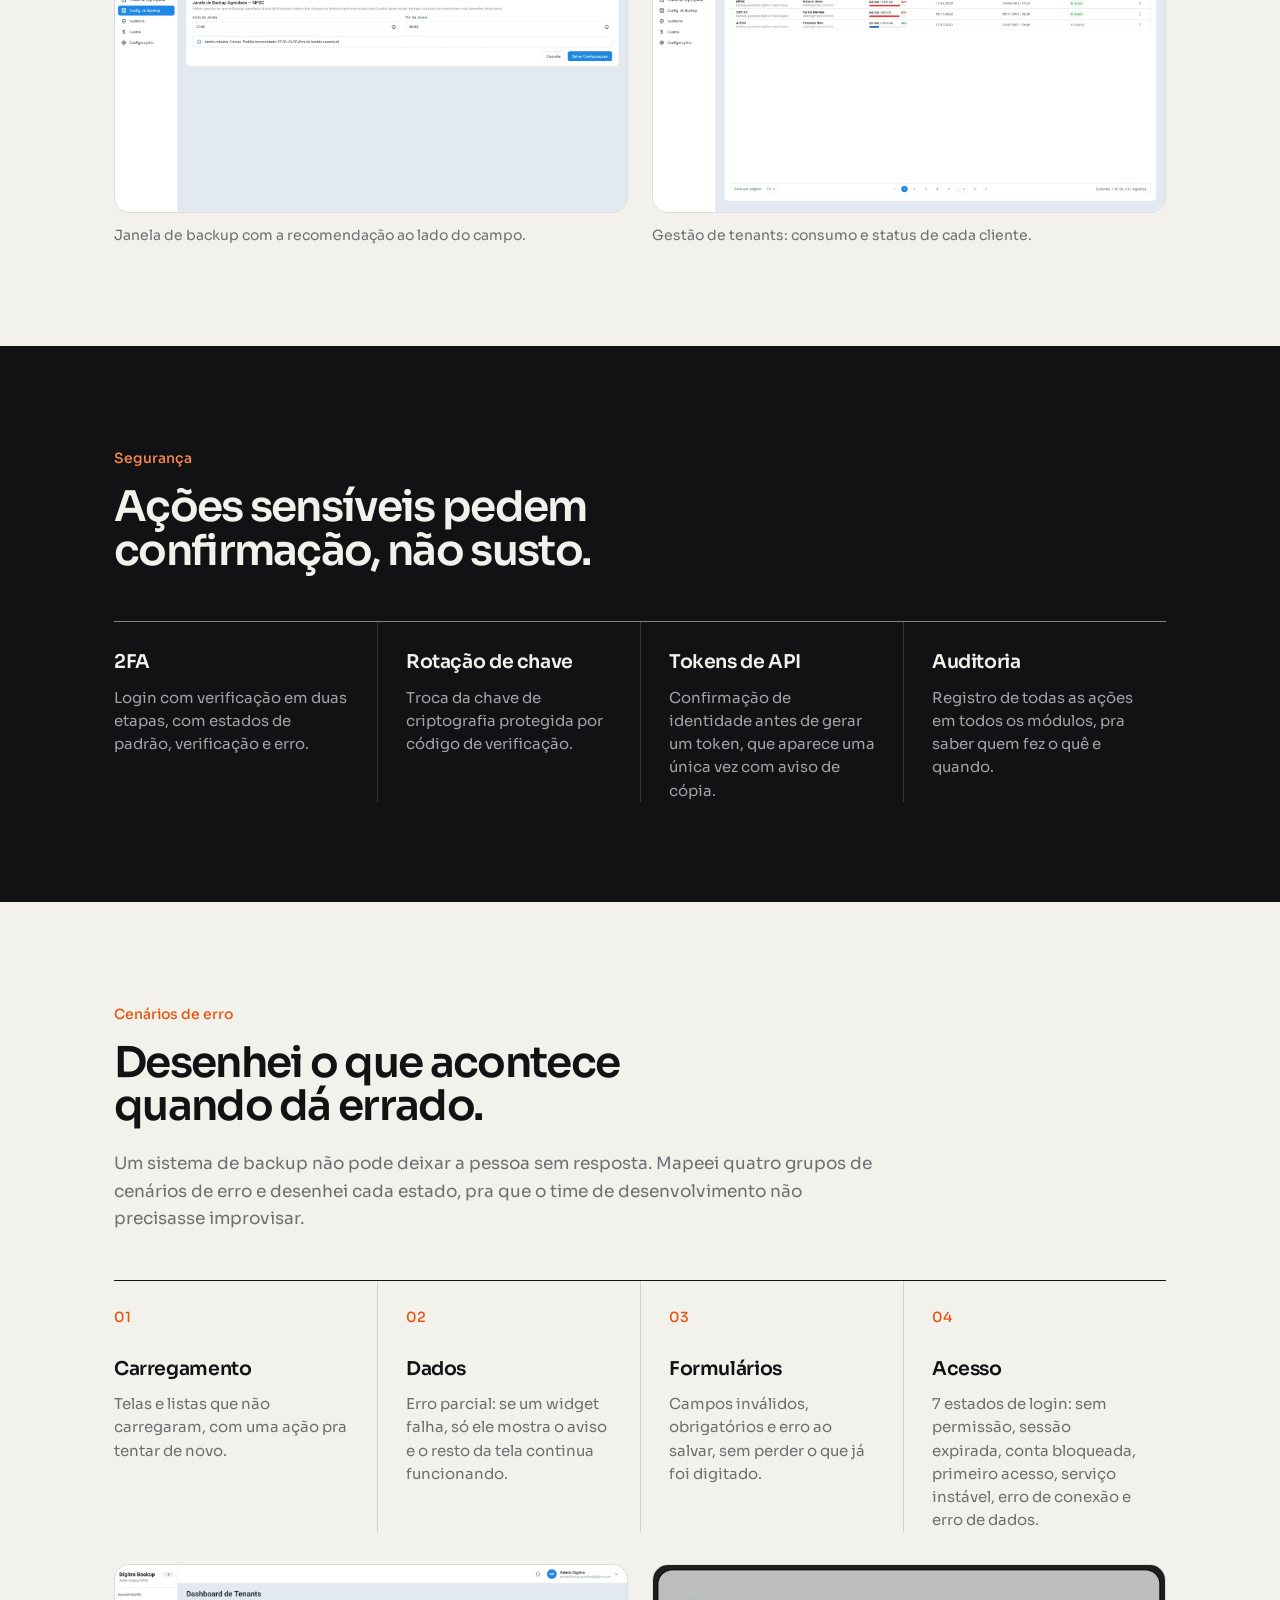
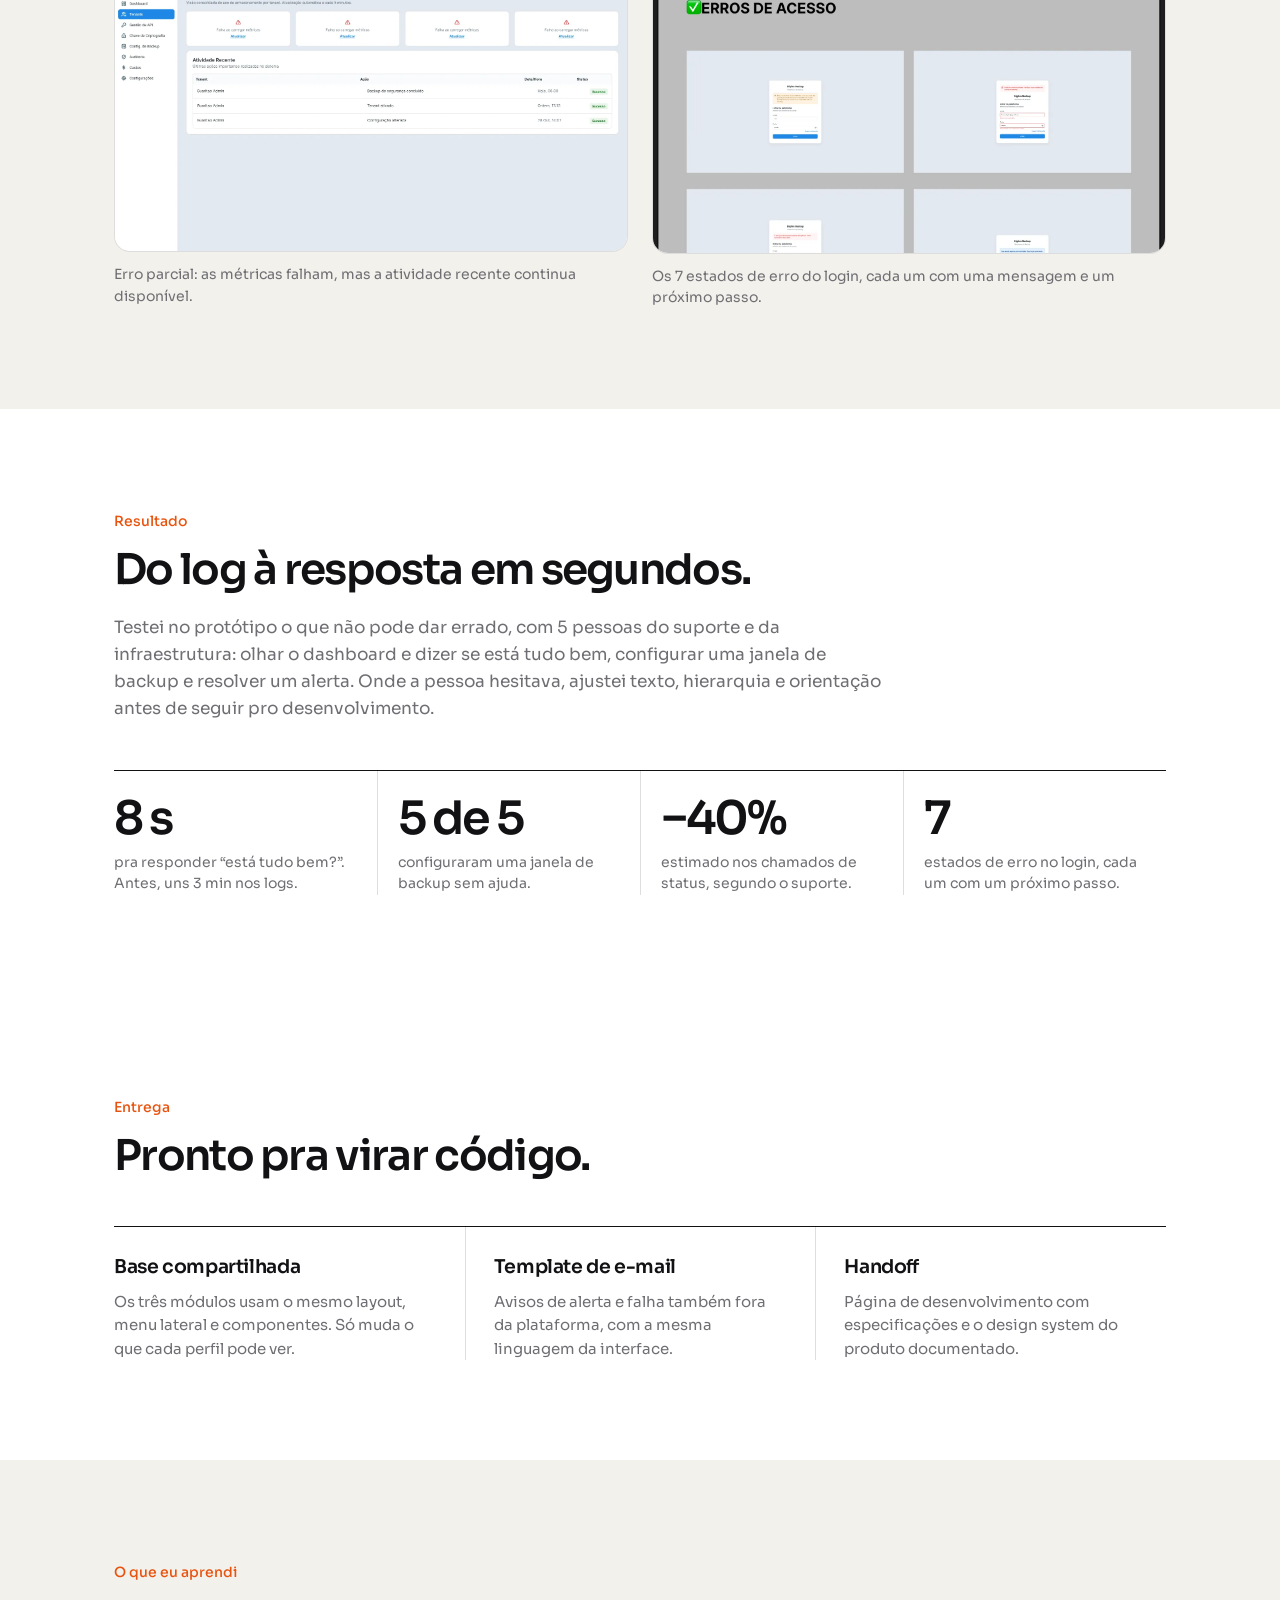
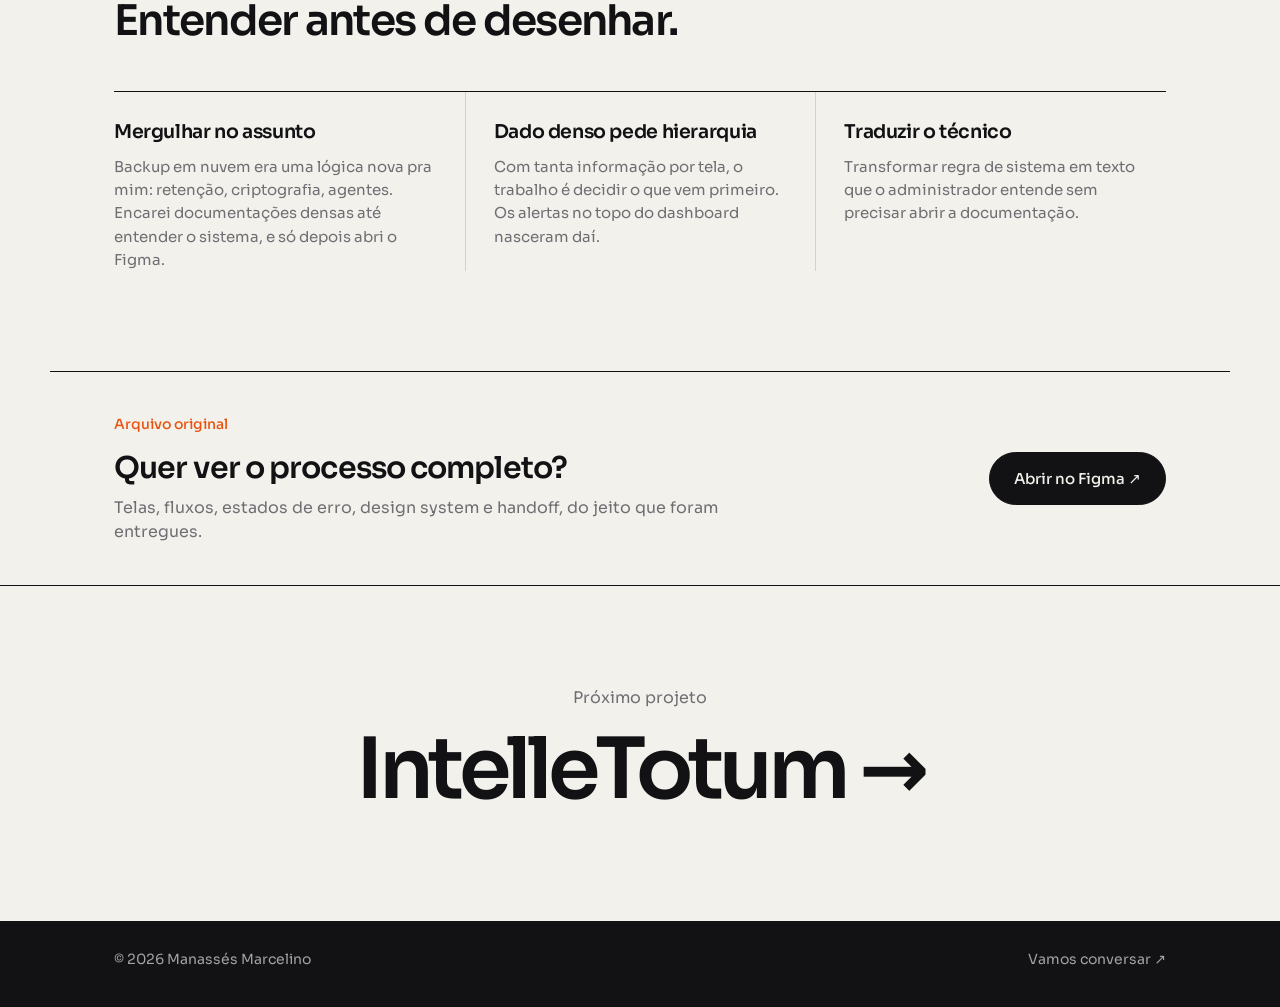
==== commit c39bb34a: "Atualização Portfolio" ====
--- a/portfolio/backup.html
+++ b/portfolio/backup.html
@@ -7,24 +7,30 @@
   <meta name="description" content="Estudo de caso: Dígitro Backup, plataforma de governança de cópias de segurança com três módulos e três públicos.">
   <link rel="preconnect" href="https://fonts.googleapis.com">
   <link rel="preconnect" href="https://fonts.gstatic.com" crossorigin>
-  <link href="https://fonts.googleapis.com/css2?family=Inter:wght@400;500;600;700;800;900&display=swap" rel="stylesheet">
+  <link href="https://fonts.googleapis.com/css2?family=Sora:wght@300;400;500;600;700&display=swap" rel="stylesheet">
+  <link rel="icon" href="favicon.svg" type="image/svg+xml">
+  <meta property="og:type" content="website">
+  <meta property="og:title" content="Dígitro Backup — Manassés Marcelino">
+  <meta property="og:description" content="Estudo de caso: dashboard B2B com alertas claros e cenários de erro.">
+  <meta property="og:image" content="https://manassesmarcelino.vercel.app/og.png">
+  <meta name="twitter:card" content="summary_large_image">
   <link rel="stylesheet" href="styles.css">
 </head>
-<body>
-
-  <nav class="nav">
-    <div class="wrap">
-      <a href="index.html" class="logo">Manassés Marcelino<span>.</span></a>
-      <div class="nav-links">
-        <a href="index.html#trabalhos" class="hide-m">← Trabalhos</a>
-        <a href="index.html#contato" class="btn btn-acido btn-sm">Vamos conversar ↗</a>
-      </div>
-    </div>
-  </nav>
+<body class="pagina-case">
+
+  <header class="topo-site">
+    <div class="wrap">
+      <a href="index.html" class="logo">Manassés Marcelino</a>
+      <nav class="menu">
+        <a href="index.html#trabalhos">← Todos os trabalhos</a>
+      </nav>
+      <a href="index.html#contato" class="cta-link">Vamos conversar</a>
+    </div>
+  </header>
 
   <header class="case-hero">
     <div class="wrap">
-      <span class="label" style="color: var(--violeta)">Estudo de caso · Sistema B2B</span>
+      <span class="label">Estudo de caso · Sistema B2B</span>
       <h1>Dígitro Backup</h1>
       <p class="sub">Proteger dados é invisível quando dá certo e urgente quando dá errado. A interface precisava dar conta dos dois momentos.</p>
       <dl class="ficha">
@@ -47,30 +53,88 @@
 
   <section class="bloco">
     <div class="wrap">
-      <span class="label" style="color: var(--violeta)">O produto</span>
+      <span class="label">O produto</span>
       <h2>Do servidor local à nuvem, com controle em cada ponta.</h2>
-      <p class="lead">O Dígitro Backup conecta a infraestrutura onde os dados nascem a um ambiente em nuvem, garantindo cópias seguras e atualizadas sempre que for preciso recuperar algo. São três módulos, cada um com um público e um nível de controle diferente.</p>
+      <p class="lead">O Dígitro Backup protege os dados do Guardião e de outros sistemas da Dígitro instalados nos clientes, levando cópias seguras do servidor local pra nuvem. São três módulos, cada um com um público e um nível de controle diferente. Até então, quase tudo era acompanhado por logs e e-mails técnicos.</p>
       <div class="grade g3">
         <div class="card"><span class="n">Gestão</span><h3>Equipe Dígitro</h3><p>Administração central: clientes (tenants), tokens de API, chaves de criptografia, regras de backup, custos e auditoria.</p></div>
         <div class="card"><span class="n">Repositório</span><h3>Cliente</h3><p>Painel de acompanhamento: espaço usado, cotas, usuários, histórico de execuções e alertas.</p></div>
-        <div class="card"><span class="n">Guardião</span><h3>Servidor local</h3><p>O agente que coleta os dados, envia com segurança para a nuvem e verifica a integridade dos arquivos.</p></div>
+        <div class="card"><span class="n">Guardião</span><h3>Servidor local</h3><p>O agente que roda no servidor do Guardião, coleta os dados, envia com segurança pra nuvem e verifica a integridade dos arquivos.</p></div>
+      </div>
+    </div>
+  </section>
+
+  <section class="bloco" style="padding-top: 0">
+    <div class="wrap">
+      <span class="label">O problema</span>
+      <h2>Ninguém sabia dizer, rápido, se o backup tinha rodado.</h2>
+      <p class="lead">O status estava espalhado em logs, os alertas chegavam num e-mail genérico e a configuração dependia de um técnico. A falha só aparecia quando alguém precisava restaurar um arquivo, ou seja, tarde demais.</p>
+      <div class="grade g3">
+        <div class="card"><h3>Status escondido</h3><p>Pra saber se o backup de ontem rodou, era preciso abrir logs ou ligar pro suporte.</p></div>
+        <div class="card"><h3>Alerta que se perde</h3><p>Falhas chegavam por e-mail técnico, sem prioridade e sem dizer o que fazer.</p></div>
+        <div class="card"><h3>Configurar dá medo</h3><p>Janela, retenção e banda num formulário longo, sem orientação. Um erro derrubava a rede do cliente em horário de expediente.</p></div>
+      </div>
+    </div>
+  </section>
+
+  <section class="bloco claro">
+    <div class="wrap">
+      <span class="label">Pesquisa</span>
+      <h2>Fui atrás de quem atende o problema todo dia.</h2>
+      <p class="lead">Conversei com o suporte e a infraestrutura, li os chamados abertos pelos clientes e comparei com ferramentas de backup do mercado antes de desenhar.</p>
+      <div class="metodos">
+        <div class="metodo-card"><strong>6</strong><b>entrevistas</b><p>Com as equipes de suporte e de infraestrutura da Dígitro.</p></div>
+        <div class="metodo-card"><strong>120</strong><b>chamados</b><p>Dos últimos 6 meses, agrupados por motivo.</p></div>
+        <div class="metodo-card"><strong>5</strong><b>ferramentas</b><p>Do mercado comparadas: dashboards, alertas e configuração.</p></div>
       </div>
     </div>
   </section>
 
   <section class="bloco escuro">
     <div class="wrap">
-      <span class="label" style="color: var(--acido)">Decisão 1</span>
+      <span class="label">O que descobri</span>
+      <h2>Metade do suporte era pra responder uma pergunta só.</h2>
+      <div class="achados">
+        <div class="achado"><strong>42%</strong><span>dos chamados eram só pra saber se o backup tinha rodado.</span></div>
+        <div class="achado"><strong>1 em 4</strong><span>falhas era descoberta só na hora de restaurar.</span></div>
+        <div class="achado"><strong>31%</strong><span>dos erros de configuração eram janela em horário de expediente.</span></div>
+        <div class="achado"><strong>3 min</strong><span>em média pra checar o status abrindo os logs.</span></div>
+      </div>
+      <p class="fonte">Análise de 120 chamados de suporte · 2026</p>
+      <blockquote class="citacao">
+        <p>“O cliente não quer saber de log. Ele quer abrir a tela e ver se está tudo verde.”</p>
+        <cite>Analista de suporte da Dígitro</cite>
+      </blockquote>
+    </div>
+  </section>
+
+  <section class="bloco">
+    <div class="wrap">
+      <span class="label">Do achado à decisão</span>
+      <h2>O que ouvi e o que fiz com isso.</h2>
+      <div class="ouvimos">
+        <div class="linha cab"><span>O que ouvi</span><span>O que fiz</span></div>
+        <div class="linha"><span>“Só quero saber se está tudo bem.”</span><span>O dashboard abre com o status do Guardião e os alertas ativos, antes dos números.</span></div>
+        <div class="linha"><span>“Descobri a falha quando precisei do arquivo.”</span><span>Alerta após 3 tentativas, com atalho pra resolver, também por e-mail.</span></div>
+        <div class="linha"><span>“Tenho medo de configurar errado.”</span><span>Configuração em 4 abas, com a recomendação ao lado de cada campo crítico.</span></div>
+        <div class="linha"><span>“Quem gerou esse token? Quem trocou a chave?”</span><span>2FA, confirmação em ações sensíveis e auditoria de tudo.</span></div>
+      </div>
+    </div>
+  </section>
+
+  <section class="bloco escuro">
+    <div class="wrap">
+      <span class="label">Decisão 1</span>
       <h2>O que precisa de atenção vem antes dos números.</h2>
       <p class="lead">Num sistema de backup, a pergunta principal é "está tudo bem?". Por isso o dashboard abre com o status de conexão do Guardião e com os alertas ativos, como uma falha após 3 tentativas ou uma cota em 80%, cada um com um atalho direto pra resolver. Só depois vêm as métricas, os gráficos de evolução e o histórico.</p>
-      <div class="case-img" style="margin-top: 40px; border-color: var(--branco)"><img src="assets/bk-dashboard.webp" alt="Dashboard do Repositório com alertas no topo"></div>
-      <p class="legenda" style="color: rgba(255,255,255,.6)">Dashboard do Repositório: status, alertas, consumo, processos em andamento e histórico.</p>
-    </div>
-  </section>
-
-  <section class="bloco">
-    <div class="wrap">
-      <span class="label" style="color: var(--violeta)">Decisão 2</span>
+      <div class="case-img" style="margin-top: 40px"><img src="assets/bk-dashboard.webp" alt="Dashboard do Repositório com alertas no topo"></div>
+      <p class="legenda">Dashboard do Repositório: status, alertas, consumo, processos em andamento e histórico.</p>
+    </div>
+  </section>
+
+  <section class="bloco">
+    <div class="wrap">
+      <span class="label">Decisão 2</span>
       <h2>Configurar sem medo de errar.</h2>
       <p class="lead">A configuração de backup de cada cliente foi dividida em quatro abas (serviços, agendamento, retenção e banda), em vez de um formulário gigante. Cada campo crítico traz a orientação junto, como "janela máxima de 8 horas, padrão recomendado das 22h às 6h", pra que o administrador não precise adivinhar.</p>
       <div class="grade g2">
@@ -82,7 +146,7 @@
 
   <section class="bloco violeta">
     <div class="wrap">
-      <span class="label" style="color: var(--acido)">Segurança</span>
+      <span class="label">Segurança</span>
       <h2>Ações sensíveis pedem confirmação, não susto.</h2>
       <div class="grade g4">
         <div class="card"><h3>2FA</h3><p>Login com verificação em duas etapas, com estados de padrão, verificação e erro.</p></div>
@@ -95,7 +159,7 @@
 
   <section class="bloco">
     <div class="wrap">
-      <span class="label" style="color: var(--violeta)">Cenários de erro</span>
+      <span class="label">Cenários de erro</span>
       <h2>Desenhei o que acontece quando dá errado.</h2>
       <p class="lead">Um sistema de backup não pode deixar a pessoa sem resposta. Mapeei quatro grupos de cenários de erro e desenhei cada estado, pra que o time de desenvolvimento não precisasse improvisar.</p>
       <div class="grade g4">
@@ -111,16 +175,21 @@
     </div>
   </section>
 
-  <section class="bloco" style="padding-top: 0">
-    <div class="wrap">
-      <div class="decisao">
-        <strong>Como validei: testes com as tarefas críticas.</strong>
-        No protótipo, testei o que não pode dar errado num sistema de backup: olhar o dashboard e dizer se está tudo bem, configurar uma janela de backup e resolver um alerta. Onde a pessoa hesitava, ajustei texto, hierarquia e orientação antes de seguir pro desenvolvimento.
-      </div>
-    </div>
-  </section>
-
-  <section class="bloco" style="background: var(--ceu)">
+  <section class="bloco claro">
+    <div class="wrap">
+      <span class="label">Resultado</span>
+      <h2>Do log à resposta em segundos.</h2>
+      <p class="lead">Testei no protótipo o que não pode dar errado, com 5 pessoas do suporte e da infraestrutura: olhar o dashboard e dizer se está tudo bem, configurar uma janela de backup e resolver um alerta. Onde a pessoa hesitava, ajustei texto, hierarquia e orientação antes de seguir pro desenvolvimento.</p>
+      <div class="resultados">
+        <div class="numero"><strong>8 s</strong><span>pra responder “está tudo bem?”. Antes, uns 3 min nos logs.</span></div>
+        <div class="numero"><strong>5 de 5</strong><span>configuraram uma janela de backup sem ajuda.</span></div>
+        <div class="numero"><strong>−40%</strong><span>estimado nos chamados de status, segundo o suporte.</span></div>
+        <div class="numero"><strong>7</strong><span>estados de erro no login, cada um com um próximo passo.</span></div>
+      </div>
+    </div>
+  </section>
+
+  <section class="bloco claro">
     <div class="wrap">
       <span class="label">Entrega</span>
       <h2>Pronto pra virar código.</h2>
@@ -134,12 +203,12 @@
 
   <section class="bloco">
     <div class="wrap">
-      <span class="label" style="color: var(--violeta)">O que eu aprendi</span>
+      <span class="label">O que eu aprendi</span>
       <h2>Entender antes de desenhar.</h2>
       <div class="grade g3">
-        <div class="card" style="background: var(--papel)"><h3>Mergulhar no assunto</h3><p>Backup em nuvem era uma lógica nova pra mim: retenção, criptografia, agentes. Encarei documentações densas até entender o sistema, e só depois abri o Figma.</p></div>
-        <div class="card" style="background: var(--papel)"><h3>Dado denso pede hierarquia</h3><p>Com tanta informação por tela, o trabalho é decidir o que vem primeiro. Os alertas no topo do dashboard nasceram daí.</p></div>
-        <div class="card" style="background: var(--papel)"><h3>Traduzir o técnico</h3><p>Transformar regra de sistema em texto que o administrador entende sem precisar abrir a documentação.</p></div>
+        <div class="card"><h3>Mergulhar no assunto</h3><p>Backup em nuvem era uma lógica nova pra mim: retenção, criptografia, agentes. Encarei documentações densas até entender o sistema, e só depois abri o Figma.</p></div>
+        <div class="card"><h3>Dado denso pede hierarquia</h3><p>Com tanta informação por tela, o trabalho é decidir o que vem primeiro. Os alertas no topo do dashboard nasceram daí.</p></div>
+        <div class="card"><h3>Traduzir o técnico</h3><p>Transformar regra de sistema em texto que o administrador entende sem precisar abrir a documentação.</p></div>
       </div>
     </div>
   </section>
@@ -147,7 +216,7 @@
   <section class="figma-cta">
     <div class="wrap">
       <div>
-        <span class="label" style="color: var(--violeta)">Arquivo original</span>
+        <span class="label">Arquivo original</span>
         <h3>Quer ver o processo completo?</h3>
         <p>Telas, fluxos, estados de erro, design system e handoff, do jeito que foram entregues.</p>
       </div>
@@ -167,5 +236,75 @@
     </div>
   </footer>
 
+  <script>
+// Interações leves: entrada no scroll, menu e prévia dos projetos.
+(function () {
+  var doc = document.documentElement;
+  var reduz = window.matchMedia('(prefers-reduced-motion: reduce)').matches;
+  doc.classList.add('js');
+
+  // Nos cases, marca os blocos principais pra entrarem com animação
+  document.querySelectorAll(
+    '.case-hero .label, .case-hero h1, .case-hero .sub, .ficha, .capa-case, .premio, ' +
+    '.bloco .label, .bloco h2, .bloco .lead, .card, .metodo-card, .achado, .numero, ' +
+    '.citacao, .ouvimos .linha, .decisao, .case-img, .fluxo'
+  ).forEach(function (el) { el.classList.add('revela'); });
+
+  document.querySelectorAll('.grade, .metodos, .achados, .numeros, .resultados').forEach(function (g) {
+    Array.prototype.forEach.call(g.children, function (c, i) {
+      if (!c.style.getPropertyValue('--atraso')) c.style.setProperty('--atraso', (i * 0.07) + 's');
+    });
+  });
+
+  var itens = document.querySelectorAll('.revela');
+  if (reduz || !('IntersectionObserver' in window)) {
+    itens.forEach(function (el) { el.classList.add('visivel'); });
+  } else {
+    var obs = new IntersectionObserver(function (entradas) {
+      entradas.forEach(function (e) {
+        if (e.isIntersecting) { e.target.classList.add('visivel'); obs.unobserve(e.target); }
+      });
+    }, { rootMargin: '0px 0px -6% 0px', threshold: 0.06 });
+    itens.forEach(function (el) { obs.observe(el); });
+  }
+
+  // Linha embaixo do topo depois de rolar
+  var topo = document.querySelector('.topo-site');
+  function aoRolar() { if (topo) topo.classList.toggle('rolou', window.scrollY > 10); }
+  window.addEventListener('scroll', aoRolar, { passive: true });
+  aoRolar();
+
+  // Link ativo no menu
+  var links = document.querySelectorAll('.menu a[href^="#"]');
+  if (links.length && 'IntersectionObserver' in window) {
+    var mapa = {};
+    links.forEach(function (a) { mapa[a.getAttribute('href').slice(1)] = a; });
+    var obsSec = new IntersectionObserver(function (entradas) {
+      entradas.forEach(function (e) {
+        if (e.isIntersecting && mapa[e.target.id]) {
+          links.forEach(function (a) { a.classList.remove('ativo'); });
+          mapa[e.target.id].classList.add('ativo');
+        }
+      });
+    }, { rootMargin: '-45% 0px -50% 0px' });
+    Object.keys(mapa).forEach(function (id) { var s = document.getElementById(id); if (s) obsSec.observe(s); });
+  }
+
+  // Prévia da tela seguindo o cursor na lista de projetos
+  var pv = document.querySelector('.preview');
+  if (pv && window.matchMedia('(hover: hover) and (min-width: 861px)').matches) {
+    var img = pv.querySelector('img');
+    document.querySelectorAll('.projeto-item').forEach(function (it) {
+      it.addEventListener('mouseenter', function () { img.src = it.getAttribute('data-img'); pv.classList.add('on'); });
+      it.addEventListener('mouseleave', function () { pv.classList.remove('on'); });
+    });
+    window.addEventListener('pointermove', function (e) {
+      pv.style.left = Math.min(e.clientX + 260, window.innerWidth - 240) + 'px';
+      pv.style.top = e.clientY + 'px';
+    });
+  }
+})();
+
+</script>
 </body>
 </html>
--- a/portfolio/styles.css
+++ b/portfolio/styles.css
@@ -1,403 +1,403 @@
+/* =========================================================
+   Manassés Marcelino · Portfólio
+   Editorial claro. Sora. Laranja só em detalhes.
+   ========================================================= */
 :root {
-  --violeta: #5A46FF;
-  --acido: #DFFF52;
-  --coral: #FF5A55;
-  --ceu: #AEEBFF;
-  --tinta: #111111;
-  --papel: #F7F4ED;
-  --lilas: #DDD8FF;
+  --bg: #F2F1EC;
+  --bg-2: #E9E7E0;
   --branco: #FFFFFF;
-  --cinza: #696969;
-  --raio: 24px;
-  --max: 1200px;
+  --ink: #121214;
+  --muted: #6F6E73;
+  --line: rgba(18, 18, 20, .14);
+  --line-forte: #121214;
+  --laranja: #E8540F;
+  --manteiga: #FCE7B8;
+  --vinho: #6E0A0A;
+  --raio: 20px;
+  --max: 1360px;
+  --ease: cubic-bezier(.2, .7, .2, 1);
+
+  /* nomes antigos usados em trechos dos cases */
+  --violeta: var(--laranja);
+  --acido: var(--manteiga);
+  --coral: var(--laranja);
+  --ceu: var(--bg-2);
+  --lilas: var(--branco);
+  --tinta: var(--ink);
+  --papel: var(--bg);
+  --cinza: var(--muted);
 }
 
 * { box-sizing: border-box; margin: 0; padding: 0; }
 html { scroll-behavior: smooth; }
 body {
-  font-family: "Inter", system-ui, sans-serif;
-  background: var(--papel);
-  color: var(--tinta);
-  line-height: 1.55;
-  -webkit-font-smoothing: antialiased;
+  font-family: "Sora", system-ui, sans-serif;
+  background: var(--bg); color: var(--ink);
+  font-size: 17px; line-height: 1.55;
+  -webkit-font-smoothing: antialiased; overflow-x: hidden;
 }
 img { max-width: 100%; display: block; }
-a { color: inherit; }
-
-.wrap { width: 100%; max-width: var(--max); margin: 0 auto; padding: 0 24px; }
-@media (max-width: 600px) { .wrap { padding: 0 16px; } }
-
-/* Navegação */
-.nav {
-  position: sticky; top: 0; z-index: 10;
-  background: rgba(247, 244, 237, .88);
-  backdrop-filter: blur(10px);
-  border-bottom: 1px solid rgba(17, 17, 17, .06);
-}
-.nav .wrap { display: flex; align-items: center; justify-content: space-between; height: 72px; gap: 16px; }
-.logo { font-weight: 900; font-size: 20px; letter-spacing: -.02em; text-decoration: none; }
-.logo span { color: var(--violeta); }
-.nav-links { display: flex; align-items: center; gap: 28px; font-size: 15px; font-weight: 500; }
-.nav-links a { text-decoration: none; }
-.nav-links a:hover { color: var(--violeta); }
-@media (max-width: 720px) { .nav-links .hide-m { display: none; } }
-
-/* Botões */
-.btn {
-  display: inline-flex; align-items: center; gap: 10px;
-  padding: 14px 24px; border-radius: 999px;
-  font-weight: 700; font-size: 15px; text-decoration: none;
-  transition: transform .15s ease, box-shadow .15s ease;
-  border: 2px solid var(--tinta);
-}
-.btn:hover { transform: translateY(-2px); box-shadow: 0 6px 0 var(--tinta); }
-.btn-acido { background: var(--acido); color: var(--tinta); }
-.btn-tinta { background: var(--tinta); color: var(--branco); }
-.btn-ghost { background: transparent; }
-.btn-sm { padding: 10px 18px; font-size: 14px; }
-
-/* Rótulos */
-.label {
-  display: inline-flex; align-items: center; gap: 8px;
-  font-size: 13px; font-weight: 700; letter-spacing: .08em; text-transform: uppercase;
-}
-.label::before { content: ""; width: 8px; height: 8px; border-radius: 50%; background: currentColor; }
-
-/* Hero */
-.hero { background: var(--violeta); color: var(--branco); overflow: hidden; position: relative; }
-.hero .wrap { padding-top: 96px; padding-bottom: 112px; position: relative; z-index: 1; }
-.hero h1 {
-  font-size: clamp(44px, 7.5vw, 96px); font-weight: 900;
-  line-height: .95; letter-spacing: -.04em; margin: 24px 0 28px; max-width: 13ch;
-}
-.hero h1 em { font-style: normal; color: var(--acido); }
-.hero p { font-size: clamp(17px, 2vw, 21px); max-width: 52ch; opacity: .92; }
-.hero .acoes { display: flex; flex-wrap: wrap; gap: 14px; margin-top: 40px; }
-.hero .btn-ghost { border-color: var(--branco); color: var(--branco); }
-.hero .btn-ghost:hover { box-shadow: 0 6px 0 var(--branco); }
-.orbita {
-  position: absolute; right: -120px; top: 60px; width: 520px; height: 520px;
-  border: 3px solid var(--acido); border-radius: 50%; opacity: .9;
-}
-.nucleo {
-  position: absolute; right: 120px; top: 40px; width: 140px; height: 140px;
-  background: var(--acido); border-radius: 50%;
-}
-.bolha-coral {
-  position: absolute; left: -80px; bottom: -120px; width: 280px; height: 280px;
-  background: var(--coral); border-radius: 50%;
-}
-@media (max-width: 720px) {
-  .orbita { width: 300px; height: 300px; right: -160px; top: 20px; }
-  .nucleo { width: 80px; height: 80px; right: 24px; top: 24px; }
-  .bolha-coral { width: 180px; height: 180px; }
-}
-
-/* Faixa de fatos */
-.fatos { background: var(--tinta); color: var(--branco); }
-.fatos .wrap { display: grid; grid-template-columns: repeat(4, 1fr); gap: 24px; padding-top: 28px; padding-bottom: 28px; }
-.fato strong { display: block; font-size: 15px; }
-.fato span { font-size: 13px; opacity: .7; }
-@media (max-width: 860px) { .fatos .wrap { grid-template-columns: repeat(2, 1fr); } }
-
-/* Seções */
-section { padding: 112px 0; }
-@media (max-width: 600px) { section { padding: 72px 0; } }
-.sec-head { display: grid; grid-template-columns: 1.3fr 1fr; gap: 40px; align-items: end; margin-bottom: 56px; }
-.sec-head h2 { font-size: clamp(36px, 5vw, 60px); font-weight: 800; line-height: 1; letter-spacing: -.03em; margin-top: 14px; }
-.sec-head p { color: var(--cinza); font-size: 17px; }
-@media (max-width: 860px) { .sec-head { grid-template-columns: 1fr; gap: 16px; } }
-
-/* Cards de projeto */
-.projetos { display: grid; gap: 28px; }
-.projeto {
-  display: grid; grid-template-columns: 1.4fr 1fr; border-radius: var(--raio);
-  overflow: hidden; text-decoration: none; background: var(--branco);
-  border: 2px solid var(--tinta); transition: transform .2s ease, box-shadow .2s ease;
-}
-a.projeto:hover { transform: translateY(-4px); box-shadow: 0 10px 0 var(--tinta); }
-.projeto-img { background: var(--lilas); min-height: 340px; overflow: hidden; }
-.projeto-img .capa { height: 100%; min-height: 340px; aspect-ratio: auto; }
-
-/* Capas com dispositivos */
-.capa {
-  position: relative; overflow: hidden; aspect-ratio: 16 / 10;
-  display: flex; align-items: center; justify-content: center; padding: 7% 6%;
-}
-.capa-fm { background: var(--ceu); }
-.capa-bk { background: var(--violeta); }
-.capa-it { background: var(--lilas); }
-.capa-bora { background: var(--acido); }
-.capa::before {
-  content: ""; position: absolute; width: 70%; aspect-ratio: 1; border-radius: 50%;
-  right: -18%; top: -30%; border: 3px solid rgba(255, 255, 255, .35);
-}
-.capa-bora::before { border-color: rgba(17, 17, 17, .25); }
-.capa-fm .capa-note { width: 86%; position: relative; transform: translateX(-6%); }
-.capa-fm .capa-cel { position: absolute; width: 24%; right: 5%; bottom: 4%; }
-
-.laptop { width: 84%; position: relative; transform: translateX(-5%); filter: drop-shadow(0 24px 30px rgba(0, 0, 0, .3)); }
-.laptop .tela { background: #151515; border-radius: 14px 14px 0 0; padding: 2.2% 2.2% 2%; }
+a { color: inherit; text-decoration: none; }
+::selection { background: var(--ink); color: var(--bg); }
+:focus-visible { outline: 2px solid var(--laranja); outline-offset: 3px; }
+
+.wrap { width: 100%; max-width: var(--max); margin: 0 auto; padding: 0 40px; }
+@media (max-width: 700px) { .wrap { padding: 0 20px; } }
+
+/* ---------- Topo do site ---------- */
+.topo-site {
+  position: sticky; top: 0; z-index: 50;
+  background: rgba(242, 241, 236, .82); backdrop-filter: blur(14px); -webkit-backdrop-filter: blur(14px);
+  border-bottom: 1px solid transparent; transition: border-color .3s;
+}
+.topo-site.rolou { border-bottom-color: var(--line); }
+.topo-site .wrap { display: grid; grid-template-columns: 1fr auto 1fr; align-items: center; height: 76px; gap: 24px; }
+.logo { font-weight: 600; font-size: 16px; letter-spacing: -.01em; }
+.menu { display: flex; gap: 32px; font-size: 15px; color: var(--muted); }
+.menu a { transition: color .2s; }
+.menu a:hover, .menu a.ativo { color: var(--ink); }
+.cta-link { justify-self: end; font-size: 15px; font-weight: 500; padding-bottom: 2px; border-bottom: 1px solid var(--ink); transition: color .2s, border-color .2s; }
+.cta-link:hover { color: var(--laranja); border-color: var(--laranja); }
+@media (max-width: 760px) {
+  .topo-site .wrap { grid-template-columns: 1fr auto; height: 64px; }
+  .menu { display: none; }
+}
+
+/* =========================================================
+   HOME
+   ========================================================= */
+.abertura { padding: 72px 0 0; }
+.abertura-linha { display: flex; justify-content: space-between; gap: 24px; font-size: 16px; color: var(--muted); margin-bottom: 20px; }
+.nome-gigante { font-size: clamp(64px, 13.4vw, 220px); font-weight: 600; line-height: .86; letter-spacing: -.06em; }
+.nome-gigante span { display: block; }
+.nome-gigante span:last-child { padding-left: 12vw; }
+.nome-gigante i { font-style: normal; color: var(--laranja); }
+.abertura-pe { display: grid; grid-template-columns: repeat(3, 1fr); gap: 40px; margin-top: 64px; padding: 32px 0 56px; border-top: 1px solid var(--line); font-size: 17px; }
+.abertura-pe strong { display: block; font-weight: 600; margin-bottom: 6px; }
+.abertura-pe p { color: var(--muted); max-width: 34ch; }
+@media (max-width: 860px) {
+  .abertura-pe { grid-template-columns: 1fr; gap: 22px; margin-top: 40px; }
+  .nome-gigante span:last-child { padding-left: 0; }
+}
+
+.secao { padding: 120px 0 0; }
+.secao-titulo { display: flex; justify-content: space-between; align-items: flex-end; gap: 24px; padding-bottom: 28px; border-bottom: 1px solid var(--line-forte); }
+.secao-titulo h2 { font-size: clamp(34px, 4.4vw, 60px); font-weight: 600; letter-spacing: -.04em; line-height: 1.02; }
+.secao-titulo span { color: var(--muted); font-size: 16px; white-space: nowrap; }
+
+/* Lista de projetos */
+.projeto-item {
+  display: grid; grid-template-columns: 90px 1.5fr 1fr 90px; gap: 24px; align-items: center;
+  padding: 38px 0; border-bottom: 1px solid var(--line); position: relative;
+  transition: padding .5s var(--ease);
+}
+.projeto-item .n { font-size: 15px; color: var(--muted); }
+.projeto-item h3 { font-size: clamp(40px, 6vw, 96px); font-weight: 600; letter-spacing: -.055em; line-height: 1; transition: color .3s; }
+.projeto-item p { color: var(--muted); font-size: 16px; max-width: 36ch; }
+.projeto-item .ano { text-align: right; color: var(--muted); font-size: 15px; }
+.projeto-item .thumb { display: none; }
+.projeto-item:hover { padding-left: 24px; }
+.projeto-item:hover h3 { color: var(--laranja); }
+.preview {
+  position: fixed; left: 0; top: 0; width: 440px; z-index: 40; pointer-events: none;
+  border-radius: 14px; overflow: hidden; background: #fff; box-shadow: 0 40px 90px rgba(18, 18, 20, .28);
+  opacity: 0; transform: translate(-50%, -50%) scale(.85) rotate(-3deg);
+  transition: opacity .3s, transform .45s var(--ease);
+}
+.preview.on { opacity: 1; transform: translate(-50%, -50%) scale(1) rotate(-3deg); }
+.preview img { width: 100%; aspect-ratio: 16 / 10; object-fit: cover; object-position: top left; }
+@media (max-width: 860px), (hover: none) {
+  .projeto-item { grid-template-columns: 36px 1fr; gap: 6px 14px; padding: 28px 0; }
+  .projeto-item p, .projeto-item .ano { grid-column: 2; text-align: left; }
+  .projeto-item .thumb { display: block; grid-column: 1 / -1; margin-top: 16px; width: 100%; aspect-ratio: 16 / 10; object-fit: cover; object-position: top left; border-radius: 12px; }
+  .projeto-item:hover { padding-left: 0; }
+  .preview { display: none; }
+}
+
+/* Processo */
+.etapas { display: grid; grid-template-columns: repeat(4, 1fr); }
+.etapas > div { padding: 30px 30px 34px 0; display: flex; flex-direction: column; }
+.etapas > div + div { padding-left: 30px; border-left: 1px solid var(--line); }
+.etapas b { font-size: 15px; font-weight: 500; color: var(--laranja); }
+.etapas strong { font-size: 26px; font-weight: 600; letter-spacing: -.03em; margin: 56px 0 10px; }
+.etapas p { color: var(--muted); font-size: 16px; flex: 1; }
+.etapas small { display: block; margin-top: 20px; padding-top: 14px; border-top: 1px solid var(--line); font-size: 13px; color: var(--muted); line-height: 1.6; }
+.nota { margin-top: 28px; color: var(--muted); font-size: 16px; }
+@media (max-width: 900px) {
+  .etapas { grid-template-columns: 1fr 1fr; }
+  .etapas > div:nth-child(3) { padding-left: 0; border-left: 0; }
+  .etapas > div:nth-child(n+3) { border-top: 1px solid var(--line); }
+}
+@media (max-width: 560px) {
+  .etapas { grid-template-columns: 1fr; }
+  .etapas > div + div { padding-left: 0; border-left: 0; border-top: 1px solid var(--line); }
+  .etapas strong { margin-top: 24px; }
+}
+
+/* Sobre */
+.sobre-grid { display: grid; grid-template-columns: 1.4fr 1fr; gap: 64px; padding: 44px 0 56px; }
+.frase { font-size: clamp(28px, 3.4vw, 46px); font-weight: 500; line-height: 1.15; letter-spacing: -.035em; }
+.frase em { font-style: normal; color: var(--laranja); }
+.sobre-lado { display: flex; flex-direction: column; gap: 16px; color: var(--muted); font-size: 17px; padding-top: 10px; }
+.trajetoria { display: grid; grid-template-columns: repeat(3, 1fr); border-top: 1px solid var(--line-forte); }
+.trajetoria > div { padding: 26px 26px 0 0; }
+.trajetoria > div + div { padding-left: 26px; border-left: 1px solid var(--line); }
+.trajetoria span { font-size: 14px; color: var(--muted); }
+.trajetoria strong { display: block; font-size: 22px; font-weight: 600; letter-spacing: -.02em; margin: 18px 0 6px; }
+.trajetoria p { color: var(--muted); font-size: 15px; }
+@media (max-width: 860px) {
+  .sobre-grid { grid-template-columns: 1fr; gap: 24px; }
+  .trajetoria { grid-template-columns: 1fr; }
+  .trajetoria > div + div { padding-left: 0; border-left: 0; border-top: 1px solid var(--line); margin-top: 24px; }
+}
+
+/* Rodapé de contato */
+.rodape { margin-top: 140px; background: var(--ink); color: var(--bg); padding: 110px 0 40px; }
+.rodape-rot { font-size: 16px; color: #9a999e; }
+.rodape h2 { font-size: clamp(48px, 9vw, 150px); font-weight: 600; letter-spacing: -.06em; line-height: .92; margin-top: 18px; }
+.rodape h2 a { color: var(--bg); background-image: linear-gradient(var(--laranja), var(--laranja)); background-size: 100% 4px; background-position: 0 100%; background-repeat: no-repeat; transition: color .3s; }
+.rodape h2 a:hover { color: var(--laranja); }
+.rodape-links { display: flex; flex-wrap: wrap; gap: 14px 40px; margin-top: 56px; font-size: 18px; }
+.rodape-links a { border-bottom: 1px solid rgba(242, 241, 236, .3); padding-bottom: 2px; transition: border-color .2s; }
+.rodape-links a:hover { border-color: var(--bg); }
+.rodape-fim { display: flex; justify-content: space-between; gap: 16px; margin-top: 100px; padding-top: 24px; border-top: 1px solid rgba(242, 241, 236, .15); font-size: 14px; color: #9a999e; }
+.rodape-fim a:hover { color: var(--bg); }
+
+/* =========================================================
+   PÁGINAS DE CASE
+   ========================================================= */
+.label { display: inline-block; font-size: 15px; font-weight: 500; color: var(--laranja); }
+
+.case-hero { padding: 80px 0 48px; }
+.case-hero h1 { font-size: clamp(56px, 11vw, 168px); font-weight: 600; letter-spacing: -.06em; line-height: .9; margin: 18px 0 28px; }
+.case-hero .sub { font-size: clamp(20px, 2.2vw, 28px); line-height: 1.35; max-width: 34ch; color: var(--muted); }
+.ficha { display: grid; grid-template-columns: repeat(4, 1fr); margin-top: 56px; border-top: 1px solid var(--line-forte); }
+.ficha > div { padding: 20px 24px 0 0; }
+.ficha > div + div { padding-left: 24px; border-left: 1px solid var(--line); }
+.ficha dt { font-size: 14px; color: var(--muted); }
+.ficha dd { font-size: 17px; font-weight: 500; margin-top: 6px; }
+@media (max-width: 760px) {
+  .ficha { grid-template-columns: 1fr 1fr; row-gap: 20px; }
+  .ficha > div:nth-child(3) { padding-left: 0; border-left: 0; }
+}
+
+/* Capa com dispositivos */
+.capa { position: relative; overflow: hidden; aspect-ratio: 16 / 9; display: flex; align-items: center; justify-content: center; padding: 7% 8%; }
+.capa-case { border-radius: 24px; background: var(--bg-2); }
+.capa-fm .capa-note { width: 82%; position: relative; transform: translateX(-6%); filter: drop-shadow(0 30px 40px rgba(18, 18, 20, .25)); }
+.capa-fm .capa-cel { position: absolute; width: 18%; right: 9%; bottom: 8%; filter: drop-shadow(0 20px 30px rgba(18, 18, 20, .3)); }
+.laptop { width: 80%; position: relative; transform: translateX(-6%); filter: drop-shadow(0 30px 40px rgba(18, 18, 20, .25)); }
+.laptop .tela { background: #1a1a1d; border-radius: 14px 14px 0 0; padding: 2.2% 2.2% 2%; }
 .laptop .tela img { width: 100%; aspect-ratio: 16 / 10; object-fit: cover; object-position: top left; border-radius: 3px; }
-.laptop .base {
-  position: relative; height: 0; padding-bottom: 3.2%; width: 112%; margin-left: -6%;
-  background: linear-gradient(#e4e6ea, #a7acb4); border-radius: 0 0 16px 16px;
-}
-.laptop .base::after {
-  content: ""; position: absolute; left: 42%; top: 0; width: 16%; height: 30%;
-  background: #8c929b; border-radius: 0 0 8px 8px;
-}
-.janela {
-  position: absolute; width: 44%; right: 4%; bottom: 8%; z-index: 2;
-  background: var(--branco); border-radius: 10px; overflow: hidden;
-  border: 2px solid var(--tinta); box-shadow: 0 18px 40px rgba(0, 0, 0, .35);
-}
-.janela .barra { height: 18px; background: var(--papel); display: flex; align-items: center; gap: 5px; padding: 0 8px; border-bottom: 1px solid rgba(17, 17, 17, .1); }
-.janela .barra i { width: 7px; height: 7px; border-radius: 50%; background: var(--coral); }
-.janela .barra i:nth-child(2) { background: var(--acido); }
-.janela .barra i:nth-child(3) { background: var(--ceu); }
+.laptop .base { position: relative; height: 0; padding-bottom: 3.2%; width: 112%; margin-left: -6%; background: linear-gradient(#d9dadd, #a8abb2); border-radius: 0 0 16px 16px; }
+.laptop .base::after { content: ""; position: absolute; left: 42%; top: 0; width: 16%; height: 30%; background: #8f939b; border-radius: 0 0 8px 8px; }
+.janela { position: absolute; width: 40%; right: 7%; bottom: 10%; z-index: 2; background: #fff; border-radius: 10px; overflow: hidden; box-shadow: 0 24px 50px rgba(18, 18, 20, .3); }
+.janela .barra { height: 18px; background: #ECEBE6; display: flex; align-items: center; gap: 5px; padding: 0 8px; }
+.janela .barra i { width: 7px; height: 7px; border-radius: 50%; background: #CFCDC6; }
 .janela img { width: 100%; aspect-ratio: 16 / 9; object-fit: cover; object-position: top left; }
-.sticker {
-  position: absolute; right: 6%; bottom: 10%; z-index: 2; transform: rotate(-8deg);
-  background: var(--branco); color: var(--tinta); font-weight: 900; font-size: clamp(20px, 3vw, 38px);
-  padding: 10px 22px; border-radius: 16px; border: 3px solid var(--tinta); box-shadow: 6px 6px 0 var(--tinta);
-}
-
-/* Capa grande no topo dos cases */
-.capa-case { border-radius: var(--raio); border: 2px solid var(--tinta); }
-@media (max-width: 600px) { .capa { padding: 10% 5%; } .janela { width: 52%; } }
-.projeto-info { padding: 40px; display: flex; flex-direction: column; gap: 16px; }
-.projeto-info h3 { font-size: 34px; font-weight: 800; letter-spacing: -.02em; line-height: 1.05; }
-.projeto-info p { color: #3a3a3a; }
-.tags { display: flex; flex-wrap: wrap; gap: 8px; margin-top: auto; }
-.tag { font-size: 12px; font-weight: 600; padding: 6px 12px; border-radius: 999px; background: var(--papel); }
-.selo { align-self: flex-start; font-size: 12px; font-weight: 800; padding: 6px 12px; border-radius: 999px; background: var(--acido); }
-.ver { font-weight: 700; display: inline-flex; gap: 8px; align-items: center; }
-@media (max-width: 860px) {
-  .projeto { grid-template-columns: 1fr; }
-  .projeto-img { min-height: 220px; }
-  .projeto-info { padding: 28px; }
-}
-
-/* Placeholder do case Dígitro */
-.mock {
-  height: 100%; min-height: 340px; padding: 32px; background: var(--ceu);
-  display: grid; grid-template-columns: repeat(4, 1fr); grid-template-rows: auto 1fr 1fr; gap: 12px;
-}
-.mock div { background: var(--branco); border-radius: 12px; }
-.mock .m-top { grid-column: 1 / -1; height: 44px; background: var(--tinta); }
-.mock .m-wide { grid-column: span 2; }
-.mock .m-bar { background: linear-gradient(90deg, var(--violeta) 62%, var(--branco) 62%); }
-
-/* Sobre */
-/* Como eu crio */
-.metodo { background: var(--lilas); }
-.metodo .sec-head p { color: var(--tinta); font-size: 18px; }
-.passos { display: grid; grid-template-columns: repeat(4, 1fr); gap: 20px; }
-.passo {
-  display: flex; flex-direction: column; padding: 28px; border-radius: var(--raio);
-  background: var(--papel); text-decoration: none; transition: transform .2s ease, box-shadow .2s ease;
-}
-.passo:hover { transform: translateY(-4px); box-shadow: 0 8px 0 var(--violeta); }
-.passo .topo { display: flex; justify-content: space-between; align-items: flex-start; }
-.passo .num { font-size: 48px; font-weight: 900; line-height: 1; letter-spacing: -.03em; color: var(--violeta); }
-.passo .seta { font-size: 20px; font-weight: 700; color: var(--violeta); }
-.passo .fase { margin-top: 24px; font-size: 13px; font-weight: 800; letter-spacing: .08em; text-transform: uppercase; color: var(--violeta); }
-.passo h3 { font-size: 24px; font-weight: 800; margin: 6px 0 12px; }
-.passo p { flex: 1; font-size: 16px; color: #3a3a3a; }
-.passo .rodape { margin-top: 20px; padding-top: 16px; border-top: 1px solid rgba(17, 17, 17, .12); display: flex; flex-direction: column; gap: 6px; }
-.passo .org { font-size: 13px; font-weight: 700; color: var(--violeta); display: flex; gap: 8px; align-items: center; }
-.passo .org::before { content: ""; width: 6px; height: 6px; border-radius: 50%; background: currentColor; flex: none; }
-.passo .prova { font-size: 13px; font-weight: 600; color: var(--tinta); padding-left: 14px; }
-.passo.destaque { background: var(--violeta); color: var(--branco); }
-.passo.destaque .num, .passo.destaque .seta, .passo.destaque .fase, .passo.destaque .org { color: var(--acido); }
-.passo.destaque p { color: rgba(255, 255, 255, .92); }
-.passo.destaque .prova { color: var(--branco); }
-.passo.destaque .rodape { border-color: rgba(255, 255, 255, .25); }
-.passo.destaque:hover { box-shadow: 0 8px 0 var(--tinta); }
-@media (max-width: 960px) { .passos { grid-template-columns: repeat(2, 1fr); } }
-@media (max-width: 560px) { .passos { grid-template-columns: 1fr; } }
-.organizo { margin-top: 20px; padding: 24px 28px; border-radius: 20px; background: var(--branco); display: flex; gap: 20px; align-items: center; flex-wrap: wrap; }
-.organizo .chips { display: flex; flex-wrap: wrap; gap: 8px; }
-.organizo .chips span { font-size: 13px; font-weight: 600; padding: 6px 12px; border-radius: 999px; background: var(--lilas); color: var(--tinta); }
-
-.sobre { background: var(--branco); }
-.linha-tempo { display: grid; grid-template-columns: repeat(3, 1fr); gap: 20px; }
-.etapa { padding: 32px; border-radius: var(--raio); background: var(--papel); }
-.sobre .sec-head p { color: var(--tinta); font-size: 19px; font-weight: 500; }
-.etapa .ano { font-size: 14px; font-weight: 800; color: var(--violeta); }
-.etapa h4 { font-size: 24px; font-weight: 800; margin: 10px 0; }
-.etapa p { font-size: 17px; color: var(--tinta); }
-.etapa.atual { background: var(--violeta); color: var(--branco); }
-.etapa.atual .ano { color: var(--acido); }
-.etapa.atual p { color: rgba(255, 255, 255, .88); }
-.diferencial {
-  margin-top: 20px; padding: 40px; border-radius: var(--raio); background: var(--acido);
-  display: grid; grid-template-columns: auto 1fr; gap: 32px; align-items: center;
-}
-.diferencial .num { font-size: 72px; font-weight: 900; line-height: 1; }
-.diferencial p { font-size: 19px; font-weight: 500; max-width: 60ch; }
-@media (max-width: 860px) {
-  .linha-tempo { grid-template-columns: 1fr; }
-  .diferencial { grid-template-columns: 1fr; padding: 28px; }
-}
-
-/* Contato */
-.contato { background: var(--tinta); color: var(--branco); position: relative; overflow: hidden; }
-.contato h2 { font-size: clamp(44px, 8vw, 96px); font-weight: 900; line-height: .95; letter-spacing: -.04em; max-width: 12ch; }
-.contato h2 em { font-style: normal; color: var(--acido); }
-.contato p { margin: 24px 0 40px; font-size: 19px; opacity: .85; max-width: 48ch; }
-.contato .acoes { display: flex; flex-wrap: wrap; gap: 14px; }
-.contato .btn-ghost { border-color: var(--branco); color: var(--branco); }
-.contato .btn-ghost:hover { box-shadow: 0 6px 0 var(--branco); }
-.contato .orbita { top: auto; bottom: -200px; border-color: var(--violeta); }
-
-footer { background: var(--tinta); color: rgba(255, 255, 255, .55); font-size: 13px; padding: 24px 0 40px; border-top: 1px solid rgba(255, 255, 255, .1); }
-footer .wrap { display: flex; justify-content: space-between; gap: 16px; flex-wrap: wrap; }
-
-/* Páginas de case */
-.case-hero { padding: 80px 0 64px; }
-.case-hero h1 { font-size: clamp(48px, 9vw, 112px); font-weight: 900; letter-spacing: -.04em; line-height: .95; margin: 20px 0 24px; }
-.case-hero .sub { font-size: clamp(19px, 2.4vw, 26px); max-width: 40ch; font-weight: 500; }
-.ficha { display: grid; grid-template-columns: repeat(4, 1fr); gap: 20px; margin-top: 48px; padding-top: 28px; border-top: 2px solid var(--tinta); }
-.ficha dt { font-size: 12px; font-weight: 700; text-transform: uppercase; letter-spacing: .08em; color: var(--cinza); }
-.ficha dd { font-size: 15px; font-weight: 600; margin-top: 4px; }
-@media (max-width: 720px) { .ficha { grid-template-columns: repeat(2, 1fr); } }
-
-.case-img { border-radius: var(--raio); overflow: hidden; border: 2px solid var(--tinta); background: var(--branco); }
-.legenda { font-size: 13px; color: var(--cinza); margin-top: 12px; }
-
-.bloco { padding: 88px 0; }
-.bloco h2 { font-size: clamp(30px, 4.4vw, 48px); font-weight: 800; letter-spacing: -.03em; line-height: 1.05; margin: 12px 0 20px; max-width: 22ch; }
-.bloco .lead { font-size: 19px; max-width: 62ch; color: #2a2a2a; }
-.escuro { background: var(--tinta); color: var(--branco); }
-.escuro .lead { color: rgba(255, 255, 255, .82); }
-.violeta { background: var(--violeta); color: var(--branco); }
-.violeta .lead { color: rgba(255, 255, 255, .9); }
-
-.grade { display: grid; gap: 16px; margin-top: 40px; }
-.g2 { grid-template-columns: repeat(2, 1fr); }
+@media (max-width: 600px) { .capa { padding: 9% 5%; } .janela { width: 50%; } }
+
+.case-img { border-radius: 16px; overflow: hidden; background: #fff; border: 1px solid var(--line); }
+.legenda { font-size: 14px; color: var(--muted); margin-top: 12px; }
+
+.premio { display: flex; gap: 18px; align-items: center; margin-top: 28px; padding: 22px 0; border-top: 1px solid var(--line); border-bottom: 1px solid var(--line); }
+.premio .ico { font-size: 22px; color: var(--laranja); }
+.premio p { font-weight: 500; }
+
+/* Blocos */
+.bloco { padding: 120px 0; }
+.bloco + .bloco { border-top: 1px solid var(--line); }
+.bloco[style*="padding-top: 0"] { border-top: 0; }
+.bloco h2 { font-size: clamp(32px, 4.2vw, 56px); font-weight: 600; letter-spacing: -.04em; line-height: 1.04; margin: 14px 0 22px; max-width: 20ch; }
+.bloco .lead { font-size: 20px; line-height: 1.6; max-width: 60ch; color: var(--muted); }
+@media (max-width: 600px) { .bloco { padding: 80px 0; } .bloco .lead { font-size: 18px; } }
+
+/* Variações: claro = branco, escuro e violeta = tinta */
+.claro { background: var(--branco); border-top: 0 !important; }
+.claro + .bloco { border-top: 0; }
+.escuro, .violeta { background: var(--ink); color: var(--bg); border-top: 0 !important; }
+.escuro + .bloco, .violeta + .bloco { border-top: 0; }
+.escuro .label, .violeta .label { color: #FF8A4C; }
+.escuro .lead, .violeta .lead, .escuro .legenda, .violeta .legenda { color: #A3A2A7; }
+
+.grade { display: grid; gap: 0; margin-top: 48px; border-top: 1px solid var(--line-forte); }
+.g2 { grid-template-columns: repeat(2, 1fr); gap: 24px; border-top: 0; }
 .g3 { grid-template-columns: repeat(3, 1fr); }
 .g4 { grid-template-columns: repeat(4, 1fr); }
-@media (max-width: 860px) { .g3, .g4 { grid-template-columns: repeat(2, 1fr); } }
-@media (max-width: 560px) { .g2, .g3, .g4 { grid-template-columns: 1fr; } }
-
-.card { padding: 28px; border-radius: 20px; background: var(--branco); }
-.card h3 { font-size: 19px; margin-bottom: 8px; }
-.card p { font-size: 15px; color: #3a3a3a; }
-.escuro .card, .violeta .card { background: rgba(255, 255, 255, .08); }
-.escuro .card p, .violeta .card p { color: rgba(255, 255, 255, .78); }
-.card .n { font-size: 13px; font-weight: 800; color: var(--violeta); }
-.escuro .card .n, .violeta .card .n { color: var(--acido); }
-
-.numeros { display: grid; grid-template-columns: repeat(6, 1fr); gap: 12px; margin-top: 40px; }
-.numero { padding: 24px 20px; border-radius: 20px; background: var(--acido); color: var(--tinta); }
-.numero strong { display: block; font-size: 44px; font-weight: 900; line-height: 1; letter-spacing: -.03em; }
-.numero span { font-size: 14px; font-weight: 600; }
-@media (max-width: 860px) { .numeros { grid-template-columns: repeat(3, 1fr); } }
-@media (max-width: 480px) { .numeros { grid-template-columns: repeat(2, 1fr); } }
+.g3 > *, .g4 > * { padding: 26px 28px 0 0; }
+.g3 > * + *, .g4 > * + * { padding-left: 28px; border-left: 1px solid var(--line); }
+@media (max-width: 860px) {
+  .g3, .g4 { grid-template-columns: 1fr; }
+  .g3 > * + *, .g4 > * + * { padding-left: 0; border-left: 0; border-top: 1px solid var(--line); margin-top: 26px; }
+}
+@media (max-width: 560px) { .g2 { grid-template-columns: 1fr; } }
+
+.card h3 { font-size: 22px; font-weight: 600; letter-spacing: -.02em; margin-bottom: 8px; }
+.card p { font-size: 16px; color: var(--muted); }
+.card .n { display: block; margin-bottom: 26px; font-size: 14px; font-weight: 500; color: var(--laranja); }
+.escuro .card, .violeta .card { border-color: rgba(242, 241, 236, .16); }
+.escuro .card p, .violeta .card p { color: #A3A2A7; }
+.escuro .card .n, .violeta .card .n { color: #FF8A4C; }
+.escuro .grade, .violeta .grade { border-top-color: rgba(242, 241, 236, .5); }
+.escuro .g3 > * + *, .violeta .g3 > * + *, .escuro .g4 > * + * { border-left-color: rgba(242, 241, 236, .16); }
+
+.metodos { display: grid; grid-template-columns: repeat(3, 1fr); margin-top: 48px; border-top: 1px solid var(--line-forte); }
+.metodo-card { padding: 26px 28px 0 0; }
+.metodo-card + .metodo-card { padding-left: 28px; border-left: 1px solid var(--line); }
+.metodo-card strong { font-size: clamp(52px, 6vw, 84px); font-weight: 600; line-height: 1; letter-spacing: -.055em; color: var(--laranja); }
+.metodo-card b { font-size: 19px; font-weight: 600; margin-left: 6px; }
+.metodo-card p { font-size: 16px; color: var(--muted); margin-top: 14px; }
+@media (max-width: 760px) { .metodos { grid-template-columns: 1fr; } .metodo-card + .metodo-card { padding-left: 0; border-left: 0; border-top: 1px solid var(--line); margin-top: 26px; } }
+
+.achados { display: grid; grid-template-columns: repeat(4, 1fr); margin-top: 48px; border-top: 1px solid rgba(242, 241, 236, .5); }
+.achado { padding: 28px 24px 0 0; }
+.achado + .achado { padding-left: 24px; border-left: 1px solid rgba(242, 241, 236, .16); }
+.achado strong { display: block; font-size: clamp(44px, 5.4vw, 76px); font-weight: 600; line-height: 1; letter-spacing: -.055em; color: var(--manteiga); }
+.achado span { display: block; margin-top: 14px; font-size: 16px; color: #A3A2A7; }
+.fonte { margin-top: 32px; font-size: 14px; color: #8D8C91; }
+@media (max-width: 860px) { .achados { grid-template-columns: 1fr 1fr; row-gap: 28px; } .achado:nth-child(3) { padding-left: 0; border-left: 0; } }
+@media (max-width: 480px) { .achados { grid-template-columns: 1fr; } .achado + .achado { padding-left: 0; border-left: 0; } }
+
+.citacao { margin-top: 64px; padding-left: 32px; border-left: 3px solid var(--laranja); }
+.citacao p { font-size: clamp(22px, 2.6vw, 34px); font-weight: 500; line-height: 1.3; letter-spacing: -.025em; max-width: 46ch; }
+.citacao cite { display: block; margin-top: 16px; font-style: normal; font-size: 15px; color: #A3A2A7; }
+.bloco:not(.escuro):not(.violeta) .citacao cite { color: var(--muted); }
+
+.ouvimos { margin-top: 48px; border-top: 1px solid var(--line-forte); }
+.ouvimos .linha { display: grid; grid-template-columns: 1fr 1fr; gap: 32px; padding: 24px 0; border-bottom: 1px solid var(--line); font-size: 18px; }
+.ouvimos .linha.cab { padding: 14px 0; font-size: 14px; color: var(--muted); }
+.ouvimos .linha span:first-child { color: var(--muted); }
+.ouvimos .linha span:last-child { font-weight: 500; }
+.ouvimos .linha:not(.cab) span:last-child::before { content: "→ "; color: var(--laranja); }
+@media (max-width: 640px) { .ouvimos .linha { grid-template-columns: 1fr; gap: 6px; } .ouvimos .linha.cab { display: none; } }
+
+.numeros { display: grid; grid-template-columns: repeat(6, 1fr); margin-top: 48px; border-top: 1px solid var(--line-forte); }
+.resultados { display: grid; grid-template-columns: repeat(4, 1fr); margin-top: 48px; border-top: 1px solid var(--line-forte); }
+.numero { padding: 24px 20px 0 0; }
+.numero + .numero { padding-left: 20px; border-left: 1px solid var(--line); }
+.numero strong { display: block; font-size: clamp(40px, 4.4vw, 60px); font-weight: 600; line-height: 1; letter-spacing: -.05em; }
+.numero span { display: block; margin-top: 10px; font-size: 15px; color: var(--muted); }
+.escuro .resultados, .escuro .numeros { border-top-color: rgba(242, 241, 236, .5); }
+.escuro .numero + .numero { border-left-color: rgba(242, 241, 236, .16); }
+.escuro .numero strong { color: var(--manteiga); }
+.escuro .numero span { color: #A3A2A7; }
+@media (max-width: 860px) {
+  .numeros { grid-template-columns: repeat(3, 1fr); row-gap: 24px; }
+  .resultados { grid-template-columns: 1fr 1fr; row-gap: 24px; }
+  .numeros .numero:nth-child(4), .resultados .numero:nth-child(3) { padding-left: 0; border-left: 0; }
+}
+@media (max-width: 480px) { .numeros { grid-template-columns: 1fr 1fr; } .numeros .numero:nth-child(odd) { padding-left: 0; border-left: 0; } .numeros .numero:nth-child(4) { padding-left: 20px; border-left: 1px solid var(--line); } }
 
 .fluxo { display: flex; flex-wrap: wrap; align-items: center; gap: 10px; margin-top: 36px; }
-.fluxo span { padding: 12px 18px; border-radius: 999px; background: var(--branco); font-weight: 600; font-size: 15px; border: 2px solid var(--tinta); }
-.fluxo span.fim { background: var(--acido); }
-.fluxo i { font-style: normal; font-weight: 800; }
-
-.decisao { margin-top: 32px; padding: 28px 32px; border-left: 6px solid var(--violeta); background: var(--lilas); border-radius: 0 20px 20px 0; }
-.decisao strong { display: block; margin-bottom: 6px; }
+.fluxo span { padding: 11px 18px; border-radius: 999px; border: 1px solid var(--line-forte); font-weight: 500; font-size: 15px; }
+.fluxo span.fim { background: var(--ink); color: var(--bg); }
+.fluxo i { font-style: normal; color: var(--muted); }
+
+.decisao { margin-top: 36px; padding: 26px 0 26px 28px; border-left: 3px solid var(--laranja); color: var(--muted); font-size: 17px; }
+.decisao strong { display: block; margin-bottom: 6px; color: var(--ink); font-weight: 600; font-size: 20px; letter-spacing: -.02em; }
+.escuro .decisao, .violeta .decisao { color: #A3A2A7; }
+.escuro .decisao strong, .violeta .decisao strong { color: var(--bg); }
 
 .cores { display: grid; grid-template-columns: repeat(3, 1fr); gap: 12px; margin-top: 40px; }
-.cor { padding: 20px; border-radius: 16px; min-height: 120px; display: flex; flex-direction: column; justify-content: flex-end; border: 1px solid rgba(17, 17, 17, .1); }
-.cor strong { font-size: 16px; }
+.cor { padding: 20px; border-radius: 14px; min-height: 120px; display: flex; flex-direction: column; justify-content: flex-end; border: 1px solid var(--line); }
 .cor span { font-size: 13px; opacity: .8; }
-@media (max-width: 560px) { .cores { grid-template-columns: repeat(2, 1fr); } }
-
-.premio {
-  display: flex; gap: 20px; align-items: center; padding: 28px 32px; margin-top: 40px;
-  border-radius: 20px; background: var(--acido); color: var(--tinta);
-}
-.premio .ico { font-size: 40px; }
-.premio p { font-weight: 600; }
-
-.prox-case { padding: 88px 0; text-align: center; }
-.prox-case p { color: var(--cinza); margin-bottom: 16px; }
-.prox-case a.grande { font-size: clamp(36px, 6vw, 72px); font-weight: 900; letter-spacing: -.03em; text-decoration: none; }
-.prox-case a.grande:hover { color: var(--violeta); }
-
-/* Galeria de posts (BORA!) */
-.galeria-ig { display: grid; grid-template-columns: repeat(4, 1fr) 0.75fr; gap: 14px; margin-top: 40px; align-items: start; }
-.galeria-ig img { width: 100%; border-radius: 14px; border: 2px solid var(--tinta); }
-@media (max-width: 860px) { .galeria-ig { grid-template-columns: repeat(2, 1fr); } .galeria-ig .story { grid-column: span 2; max-width: 60%; justify-self: center; } }
-
-/* Chamada para o arquivo do Figma */
-.figma-cta { padding: 0 0 24px; }
+
+.aviso { display: inline-block; margin-top: 10px; font-size: 14px; color: var(--muted); }
+
+.figma-cta { padding: 0; }
+.figma-cta .wrap { display: flex; align-items: center; justify-content: space-between; gap: 24px; flex-wrap: wrap; padding-top: 40px; padding-bottom: 40px; border-top: 1px solid var(--line-forte); }
 .figma-cta .wrap > div:first-child { flex: 1; }
-.figma-cta .wrap {
-  display: flex; align-items: center; justify-content: space-between; gap: 24px; flex-wrap: wrap;
-  padding-top: 32px; padding-bottom: 32px; border-top: 2px solid var(--tinta); border-bottom: 2px solid var(--tinta);
-}
-.figma-cta h3 { font-size: 26px; font-weight: 800; letter-spacing: -.02em; margin: 8px 0 4px; }
-.figma-cta p { color: var(--cinza); max-width: 56ch; }
-.prox-case { padding-top: 64px; }
-
-/* Princípios */
-.principios { display: grid; grid-template-columns: repeat(3, 1fr); gap: 20px; margin-top: 20px; }
-.principio { padding: 32px; border-radius: var(--raio); border: 2px solid var(--tinta); }
-.principio .n { font-size: 14px; font-weight: 800; color: var(--violeta); }
-.principio h3 { font-size: 24px; font-weight: 800; letter-spacing: -.02em; line-height: 1.15; margin: 10px 0; }
-.principio p { font-size: 17px; color: var(--tinta); }
-@media (max-width: 860px) { .principios { grid-template-columns: 1fr; } }
-.aviso { display: inline-block; margin-top: 10px; font-size: 13px; font-weight: 600; padding: 6px 12px; border-radius: 999px; background: var(--lilas); color: var(--tinta); }
-
-/* O que eu faço */
-.faco { background: var(--tinta); color: var(--branco); }
-.faco .sec-head p { color: rgba(255, 255, 255, .85); }
-.frentes { display: grid; grid-template-columns: repeat(3, 1fr); gap: 16px; }
-.frente { display: flex; flex-direction: column; gap: 12px; padding: 28px; border-radius: var(--raio); background: #1E1E1E; }
-.frente .n { font-size: 14px; font-weight: 800; color: var(--acido); }
-.frente h3 { font-size: 22px; font-weight: 800; letter-spacing: -.02em; }
-.frente p { flex: 1; font-size: 16px; color: rgba(255, 255, 255, .85); }
-.frente .chips { display: flex; flex-wrap: wrap; gap: 6px; }
-.frente .chips span { font-size: 12px; font-weight: 600; padding: 5px 10px; border-radius: 999px; background: rgba(255, 255, 255, .1); }
-.frente a, .frente .onde { margin-top: 4px; padding-top: 14px; border-top: 1px solid rgba(255, 255, 255, .15); font-size: 14px; font-weight: 700; color: var(--branco); text-decoration: none; }
-.frente a:hover { color: var(--acido); }
-.frente .onde { font-weight: 600; opacity: .75; }
-.frente.cor-violeta { background: var(--violeta); }
-.frente.cor-acido { background: var(--acido); color: var(--tinta); }
-.frente.cor-ceu { background: var(--ceu); color: var(--tinta); }
-.frente.cor-coral { background: var(--coral); }
-.frente.cor-acido .n, .frente.cor-ceu .n { color: var(--violeta); }
-.frente.cor-violeta .n, .frente.cor-coral .n { color: var(--acido); }
-.frente.cor-acido p, .frente.cor-ceu p, .frente.cor-acido a, .frente.cor-ceu a { color: var(--tinta); }
-.frente.cor-acido .chips span, .frente.cor-ceu .chips span { background: rgba(17, 17, 17, .1); }
-.frente.cor-acido a, .frente.cor-ceu a { border-color: rgba(17, 17, 17, .2); }
-.frente.cor-violeta p, .frente.cor-coral p { color: rgba(255, 255, 255, .95); }
-.frente.cor-violeta .chips span, .frente.cor-coral .chips span { background: rgba(255, 255, 255, .2); }
-.frente.cor-violeta a, .frente.cor-coral a { border-color: rgba(255, 255, 255, .3); }
-.frente.cor-acido a:hover, .frente.cor-ceu a:hover { color: var(--violeta); }
-.frente.cor-coral a:hover { color: var(--tinta); }
-@media (max-width: 960px) { .frentes { grid-template-columns: repeat(2, 1fr); } }
-@media (max-width: 600px) { .frentes { grid-template-columns: 1fr; } }
-.frente ul { flex: 1; list-style: none; padding: 0; display: flex; flex-direction: column; gap: 10px; }
-.frente li { position: relative; padding-left: 20px; font-size: 16px; line-height: 1.4; }
-.frente li::before { content: ""; position: absolute; left: 0; top: .5em; width: 8px; height: 8px; border-radius: 50%; background: var(--acido); }
-.frente.cor-acido li::before, .frente.cor-ceu li::before { background: var(--violeta); }
-.frente.cor-violeta li::before, .frente.cor-coral li::before { background: var(--acido); }
-.frentes-nota { margin-top: 24px; font-size: 16px; color: rgba(255, 255, 255, .8); }
-.frente.cor-ceu .onde, .frente.cor-acido .onde { color: var(--tinta); border-color: rgba(17, 17, 17, .2); opacity: 1; }
-
-/* O que eu faço: versão em lista */
-.frentes { display: block; border-top: 1px solid rgba(255, 255, 255, .15); }
-.frente { display: grid; grid-template-columns: 56px 280px 1fr; gap: 24px; align-items: baseline; padding: 20px 0; border-radius: 0; background: none; border-bottom: 1px solid rgba(255, 255, 255, .15); transition: background .2s ease; }
-.frente:hover { background: rgba(255, 255, 255, .04); }
-.frente .n { font-size: 14px; }
-.frente h3 { font-size: 22px; }
-.frente p { font-size: 16px; color: rgba(255, 255, 255, .8); }
-.frente:nth-child(3n+1) .n { color: var(--acido); }
-.frente:nth-child(3n+2) .n { color: var(--ceu); }
-.frente:nth-child(3n) .n { color: var(--coral); }
-@media (max-width: 860px) {
-  .frente { grid-template-columns: 40px 1fr; gap: 4px 12px; }
-  .frente p { grid-column: 2; }
-}
-.frente { padding: 16px 0; align-items: center; }
-.frente h3 { font-size: 20px; }
+.figma-cta h3 { font-size: 30px; font-weight: 600; letter-spacing: -.03em; margin: 8px 0 4px; }
+.figma-cta p { color: var(--muted); max-width: 56ch; }
+
+.btn { display: inline-flex; align-items: center; gap: 10px; padding: 14px 24px; border-radius: 999px; font-weight: 500; font-size: 15px; border: 1px solid var(--ink); transition: background .2s, color .2s; }
+.btn-tinta, .btn-acido, .btn-luz { background: var(--ink); color: var(--bg); }
+.btn-tinta:hover, .btn-acido:hover, .btn-luz:hover { background: var(--laranja); border-color: var(--laranja); }
+.btn-ghost:hover { background: var(--ink); color: var(--bg); }
+.btn-sm { padding: 10px 18px; font-size: 14px; }
+
+.prox-case { padding: 120px 0 130px; text-align: center; border-top: 1px solid var(--line-forte); }
+.prox-case p { font-size: 16px; color: var(--muted); margin-bottom: 16px; }
+.prox-case a.grande { font-size: clamp(48px, 9vw, 140px); font-weight: 600; letter-spacing: -.06em; line-height: 1; transition: color .3s; }
+.prox-case a.grande:hover { color: var(--laranja); }
+
+footer:not(.rodape) { background: var(--ink); color: #A3A2A7; font-size: 14px; padding: 28px 0 36px; }
+footer:not(.rodape) .wrap { display: flex; justify-content: space-between; gap: 16px; flex-wrap: wrap; }
+footer:not(.rodape) a:hover { color: var(--bg); }
+
+/* Case antigo, fora da home */
+.galeria-ig { display: grid; grid-template-columns: repeat(4, 1fr) .75fr; gap: 14px; margin-top: 40px; }
+.galeria-ig img { width: 100%; border-radius: 12px; }
+
+/* ---------- Animação de entrada ---------- */
+.js .revela { opacity: 0; transform: translateY(24px); transition: opacity .9s var(--ease), transform .9s var(--ease); transition-delay: var(--atraso, 0s); }
+.js .revela.visivel { opacity: 1; transform: none; }
+@media (prefers-reduced-motion: reduce) {
+  html { scroll-behavior: auto; }
+  .js .revela { opacity: 1; transform: none; transition: none; }
+}
+
+/* =========================================================
+   Ajuste: tudo um pouco menor, com mais respiro nas laterais
+   ========================================================= */
+:root { --max: 1180px; }
+body { font-size: 16px; }
+.wrap { padding: 0 64px; }
+@media (max-width: 900px) { .wrap { padding: 0 32px; } }
+@media (max-width: 600px) { .wrap { padding: 0 20px; } }
+
+.topo-site .wrap { height: 68px; }
+.logo, .menu, .cta-link { font-size: 14px; }
+
+.abertura { padding-top: 56px; }
+.abertura-linha { font-size: 14px; }
+.nome-gigante { font-size: clamp(56px, 10.4vw, 156px); }
+.nome-gigante span:last-child { padding-left: 9vw; }
+.abertura-pe { font-size: 15px; margin-top: 52px; padding: 28px 0 44px; }
+
+.secao { padding-top: 96px; }
+.secao-titulo h2 { font-size: clamp(28px, 3.4vw, 44px); }
+.secao-titulo span { font-size: 14px; }
+.projeto-item { grid-template-columns: 70px 1.5fr 1fr 70px; padding: 30px 0; }
+.projeto-item h3 { font-size: clamp(34px, 4.6vw, 68px); }
+.projeto-item p { font-size: 15px; }
+.projeto-item .n, .projeto-item .ano { font-size: 14px; }
+.preview { width: 380px; }
+
+.etapas strong { font-size: 21px; margin-top: 44px; }
+.etapas p { font-size: 15px; }
+.etapas b { font-size: 14px; }
+.nota { font-size: 14px; }
+.frase { font-size: clamp(24px, 2.7vw, 36px); }
+.sobre-lado { font-size: 15px; }
+.trajetoria strong { font-size: 19px; }
+.trajetoria p { font-size: 14px; }
+
+.rodape { margin-top: 112px; padding-top: 88px; }
+.rodape h2 { font-size: clamp(42px, 7vw, 108px); }
+.rodape-links { font-size: 16px; }
+
+/* Cases */
+.label { font-size: 14px; }
+.case-hero { padding-top: 64px; }
+.case-hero h1 { font-size: clamp(48px, 8.4vw, 124px); }
+.case-hero .sub { font-size: clamp(18px, 1.8vw, 23px); }
+.ficha dd { font-size: 15px; }
+.ficha dt { font-size: 13px; }
+.capa-case { border-radius: 20px; }
+.bloco { padding: 100px 0; }
+.bloco h2 { font-size: clamp(28px, 3.3vw, 44px); }
+.bloco .lead { font-size: 17px; }
+.card h3 { font-size: 19px; }
+.card p, .metodo-card p, .achado span { font-size: 15px; }
+.metodo-card strong { font-size: clamp(44px, 4.6vw, 64px); }
+.metodo-card b { font-size: 17px; }
+.achado strong { font-size: clamp(38px, 4.2vw, 58px); }
+.numero strong { font-size: clamp(34px, 3.6vw, 48px); }
+.numero span { font-size: 14px; }
+.citacao p { font-size: clamp(20px, 2.1vw, 27px); }
+.ouvimos .linha { font-size: 16px; padding: 20px 0; }
+.decisao { font-size: 15px; }
+.decisao strong { font-size: 18px; }
+.prox-case { padding: 100px 0 110px; }
+.prox-case a.grande { font-size: clamp(40px, 6.6vw, 100px); }
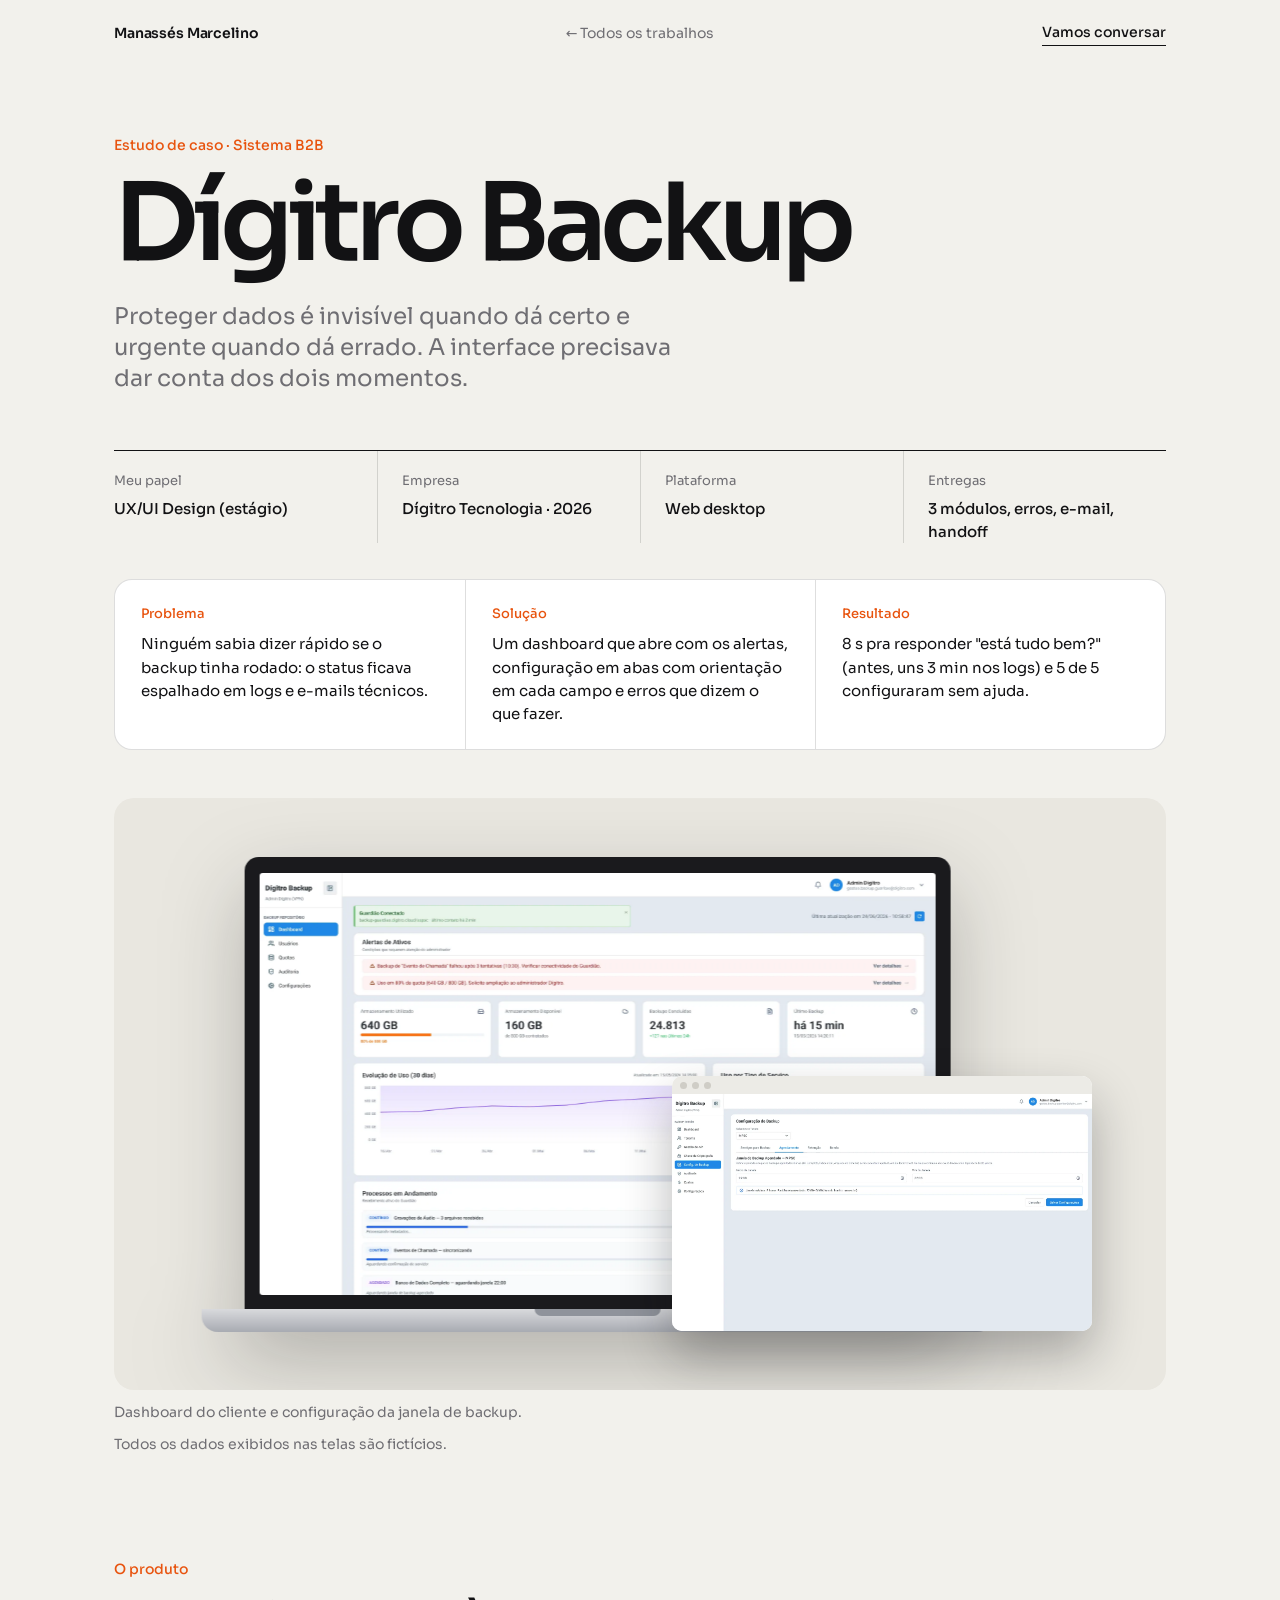
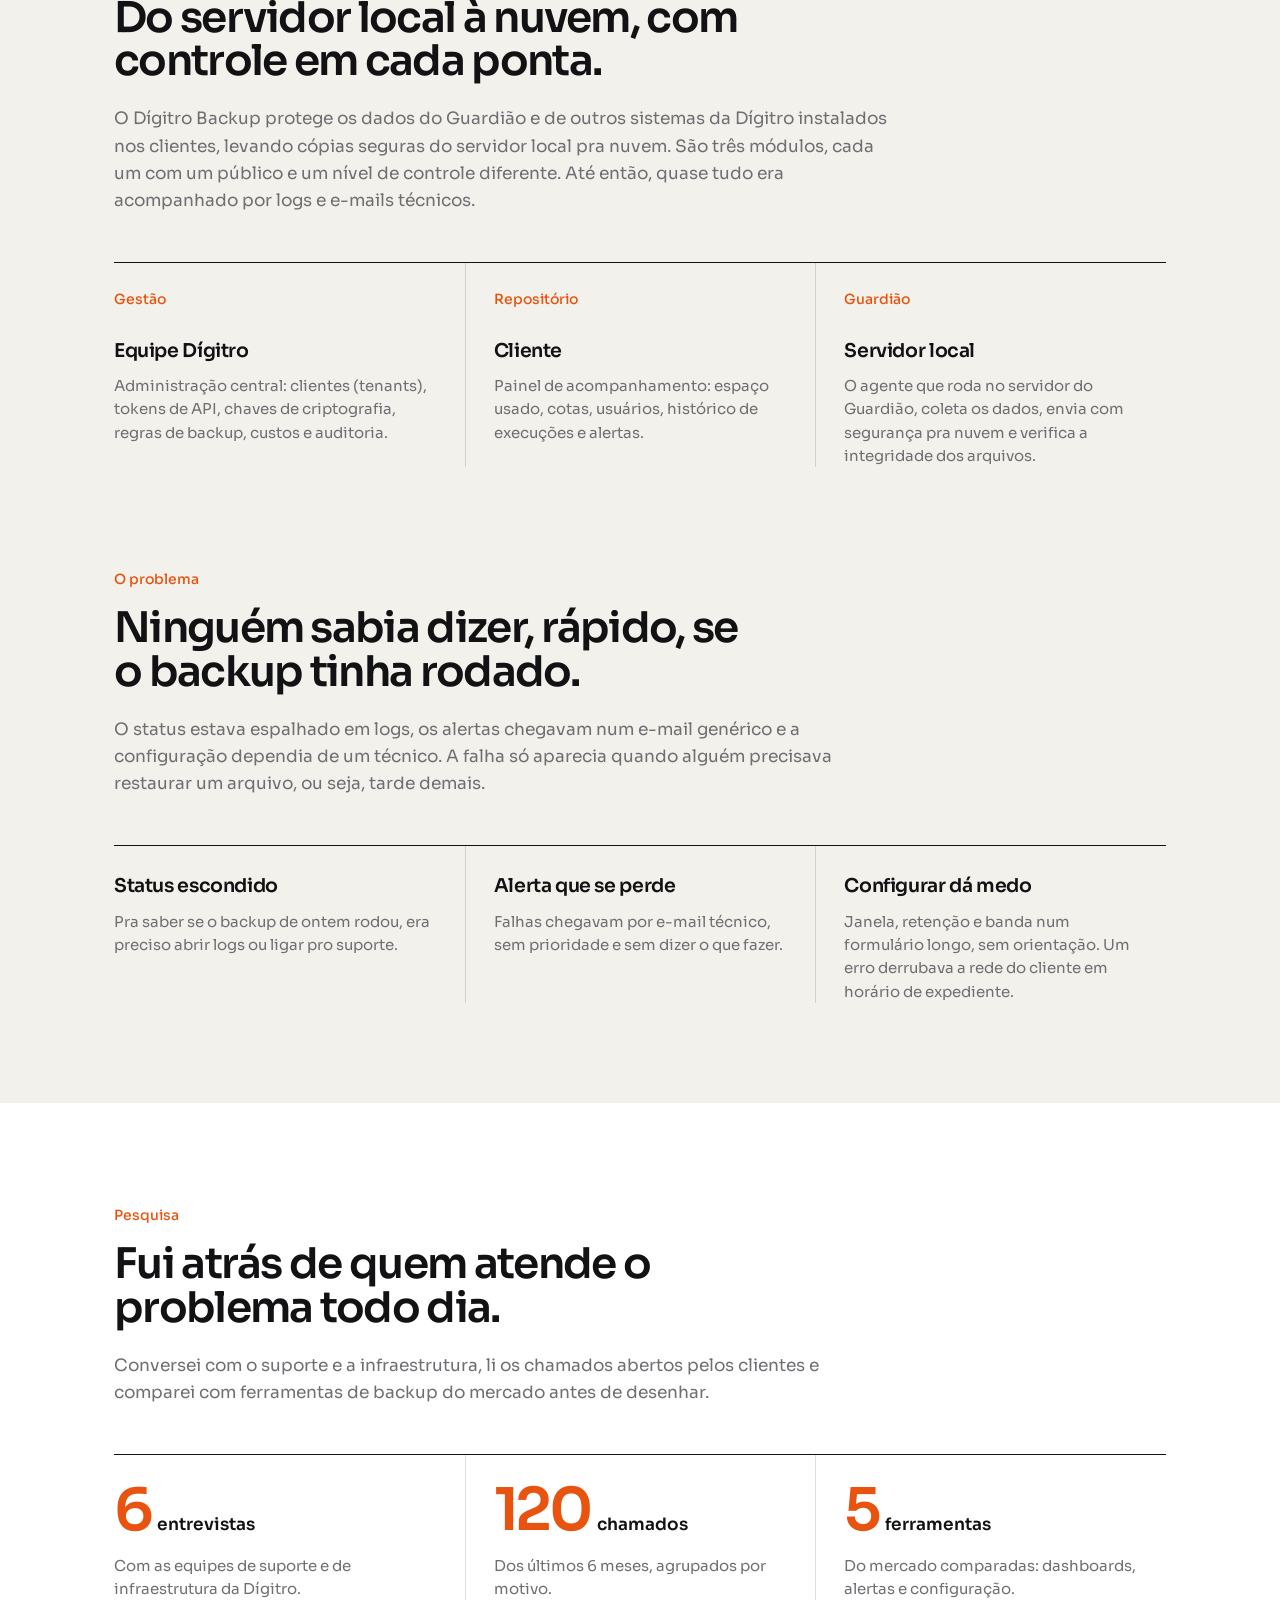
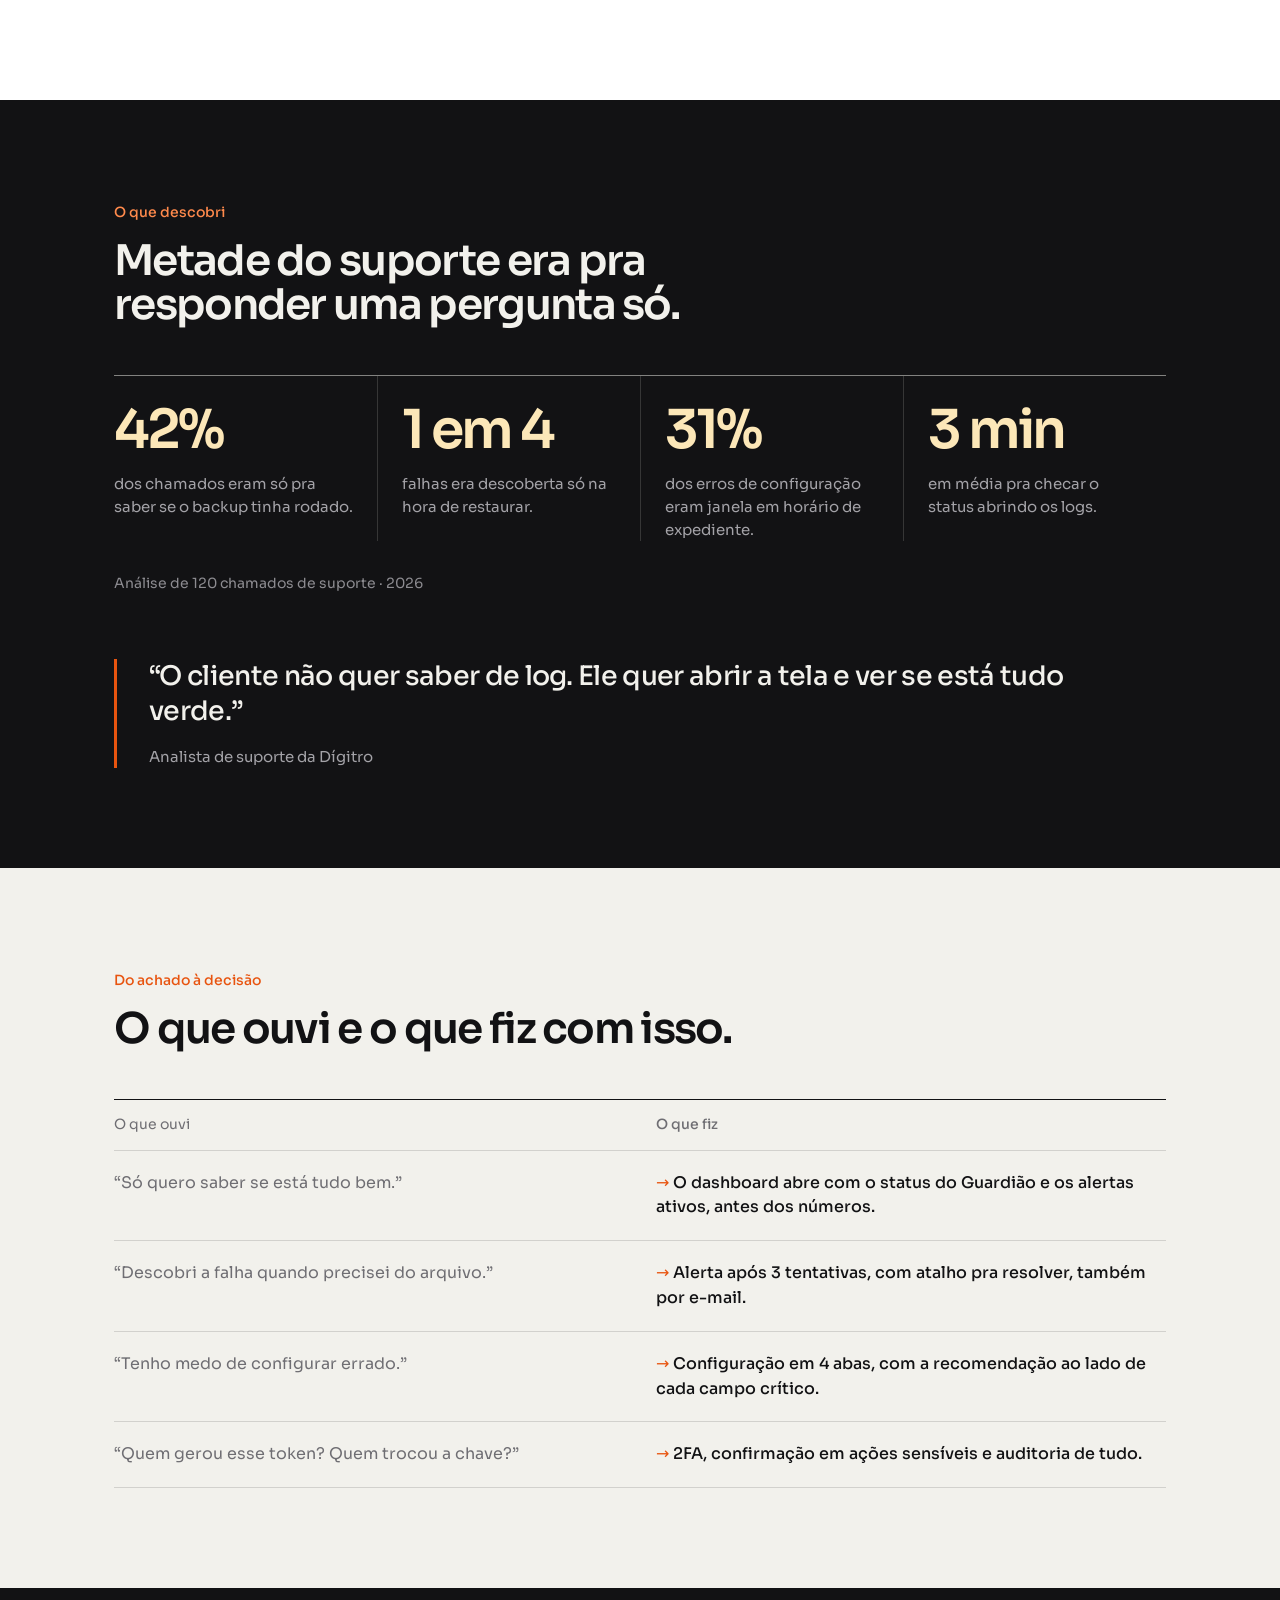
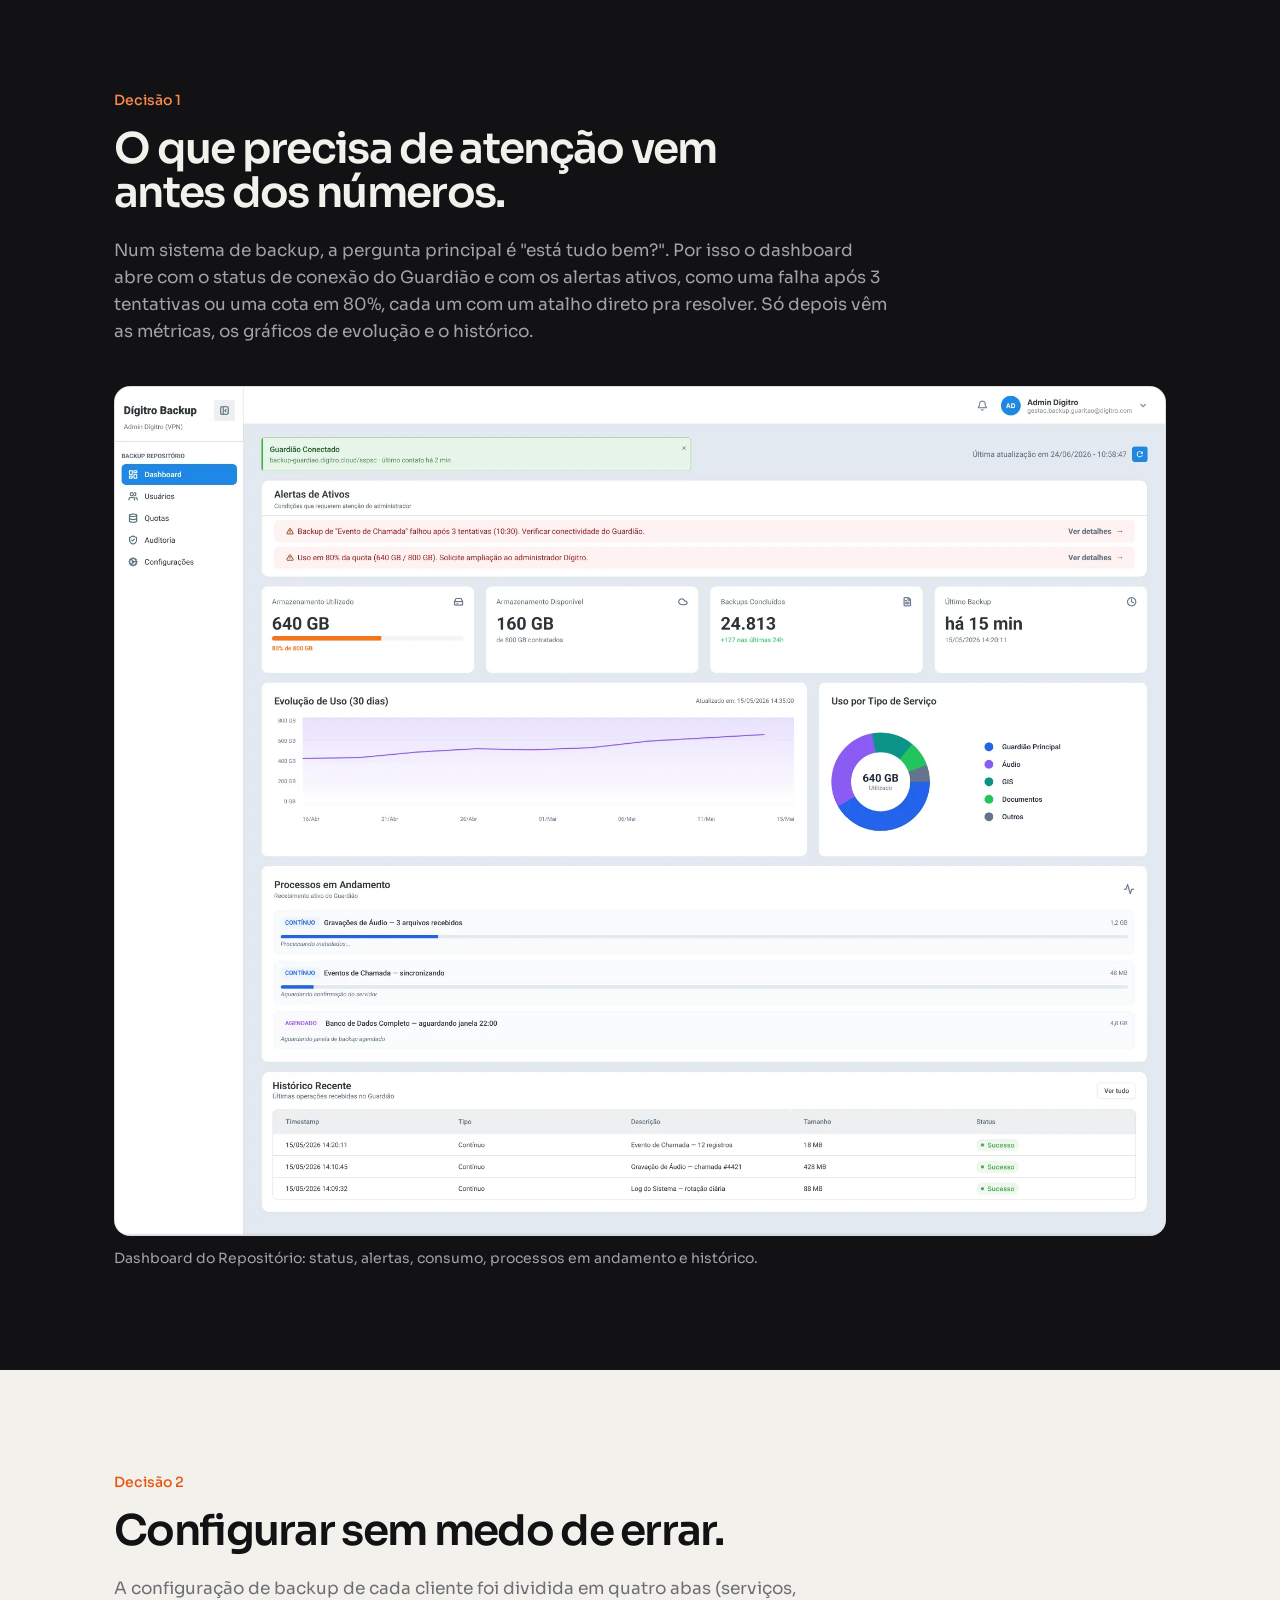
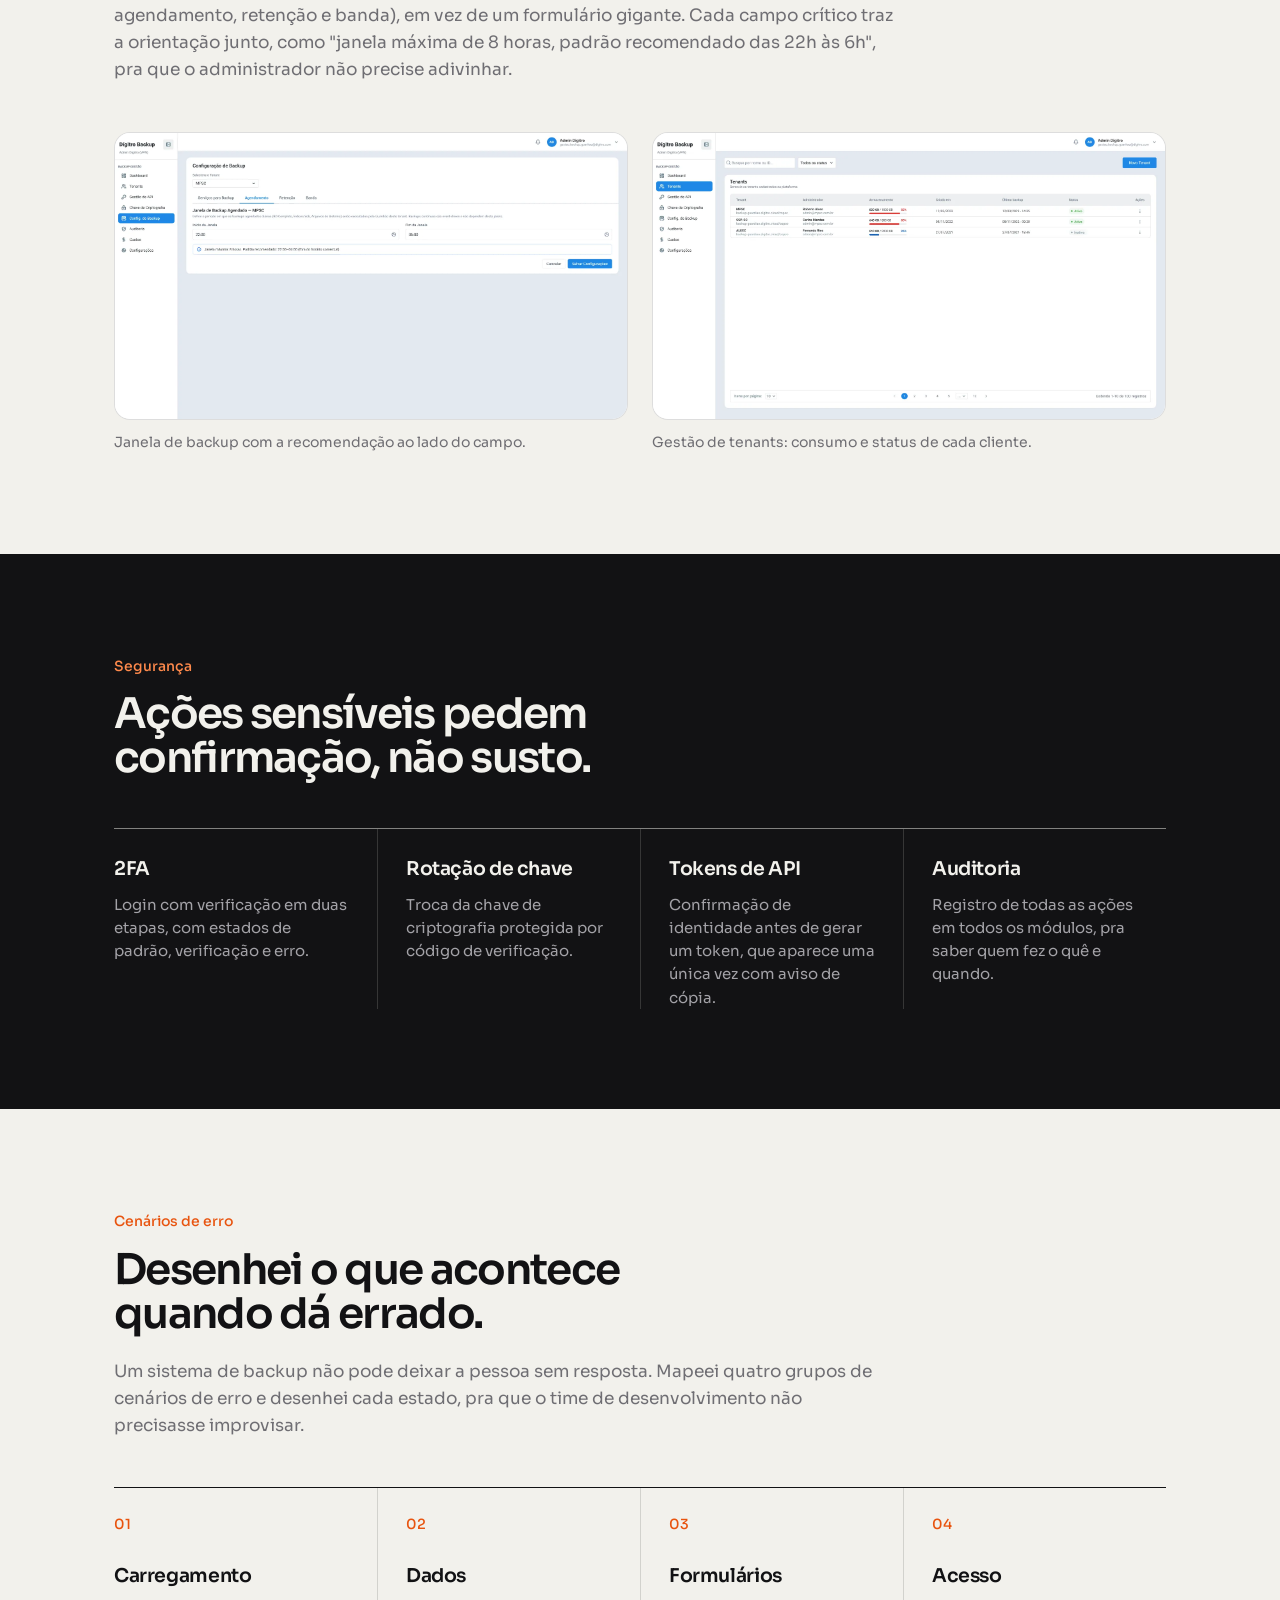
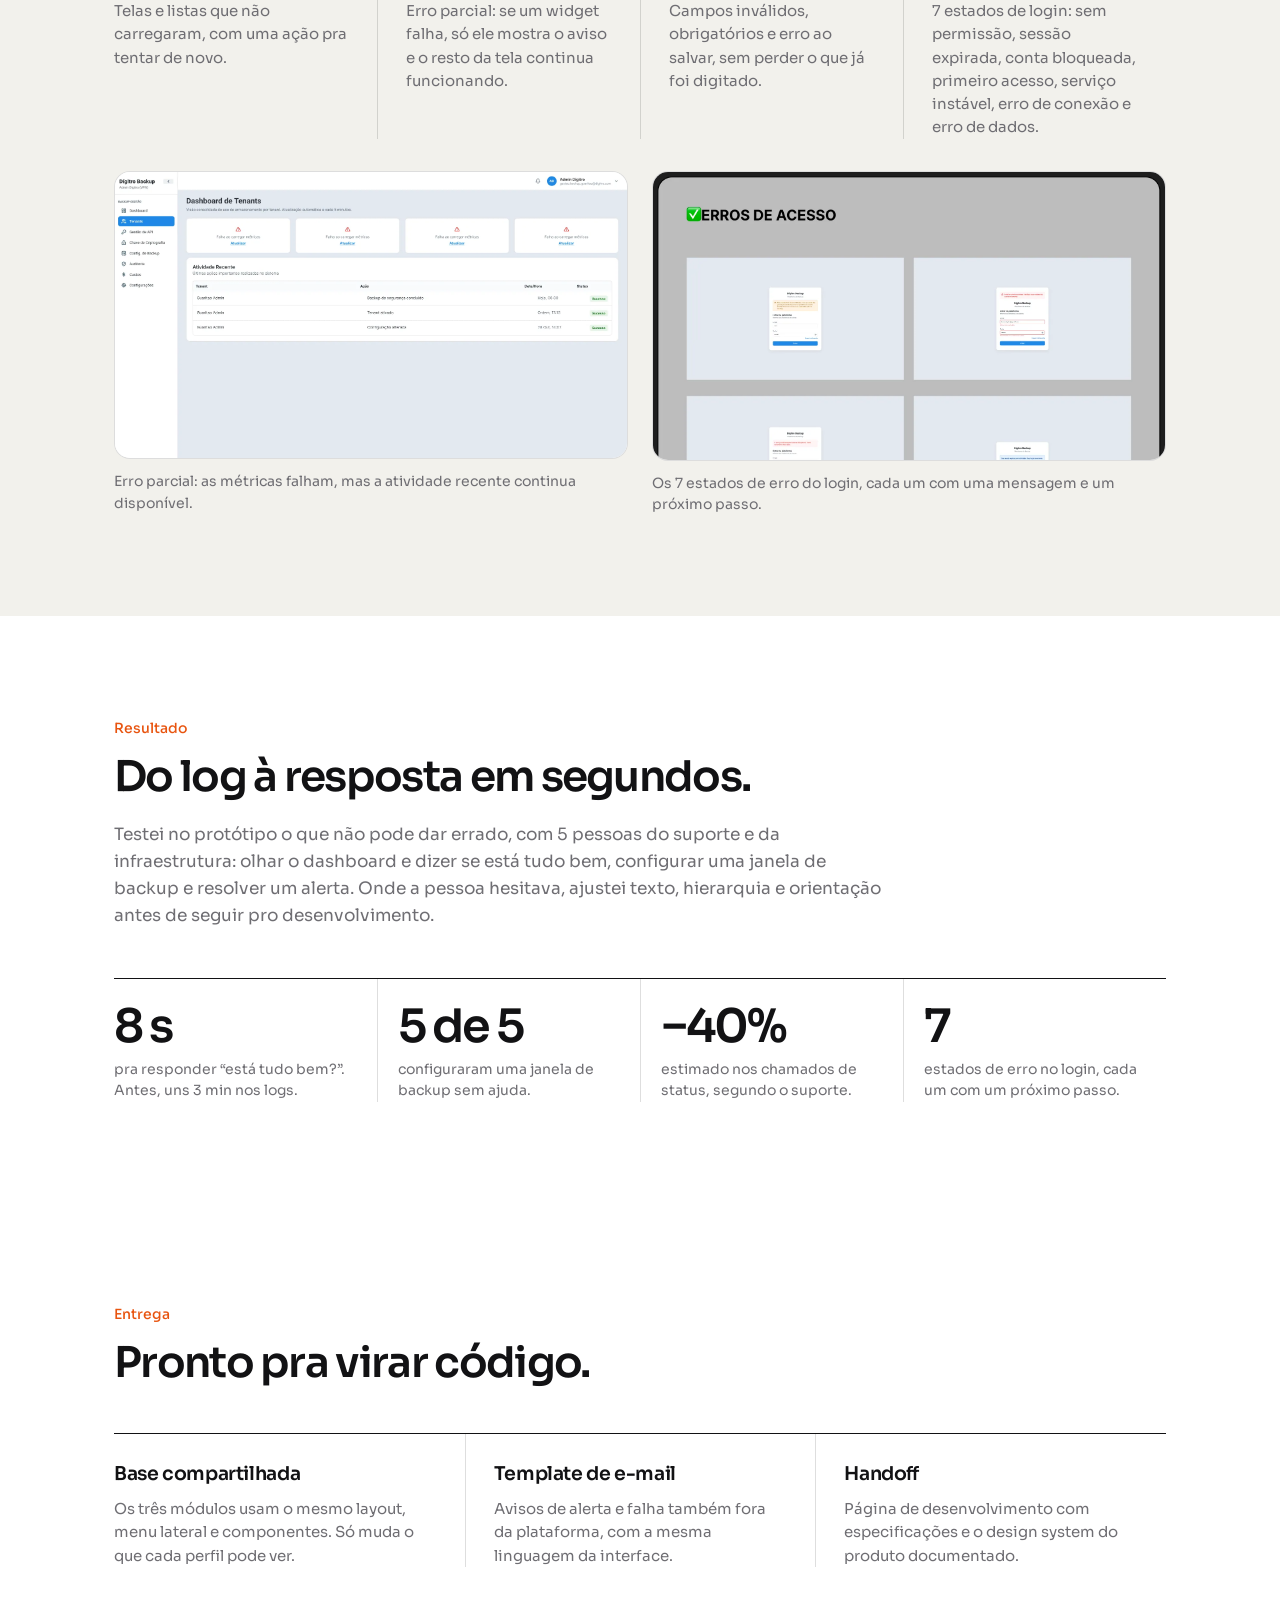
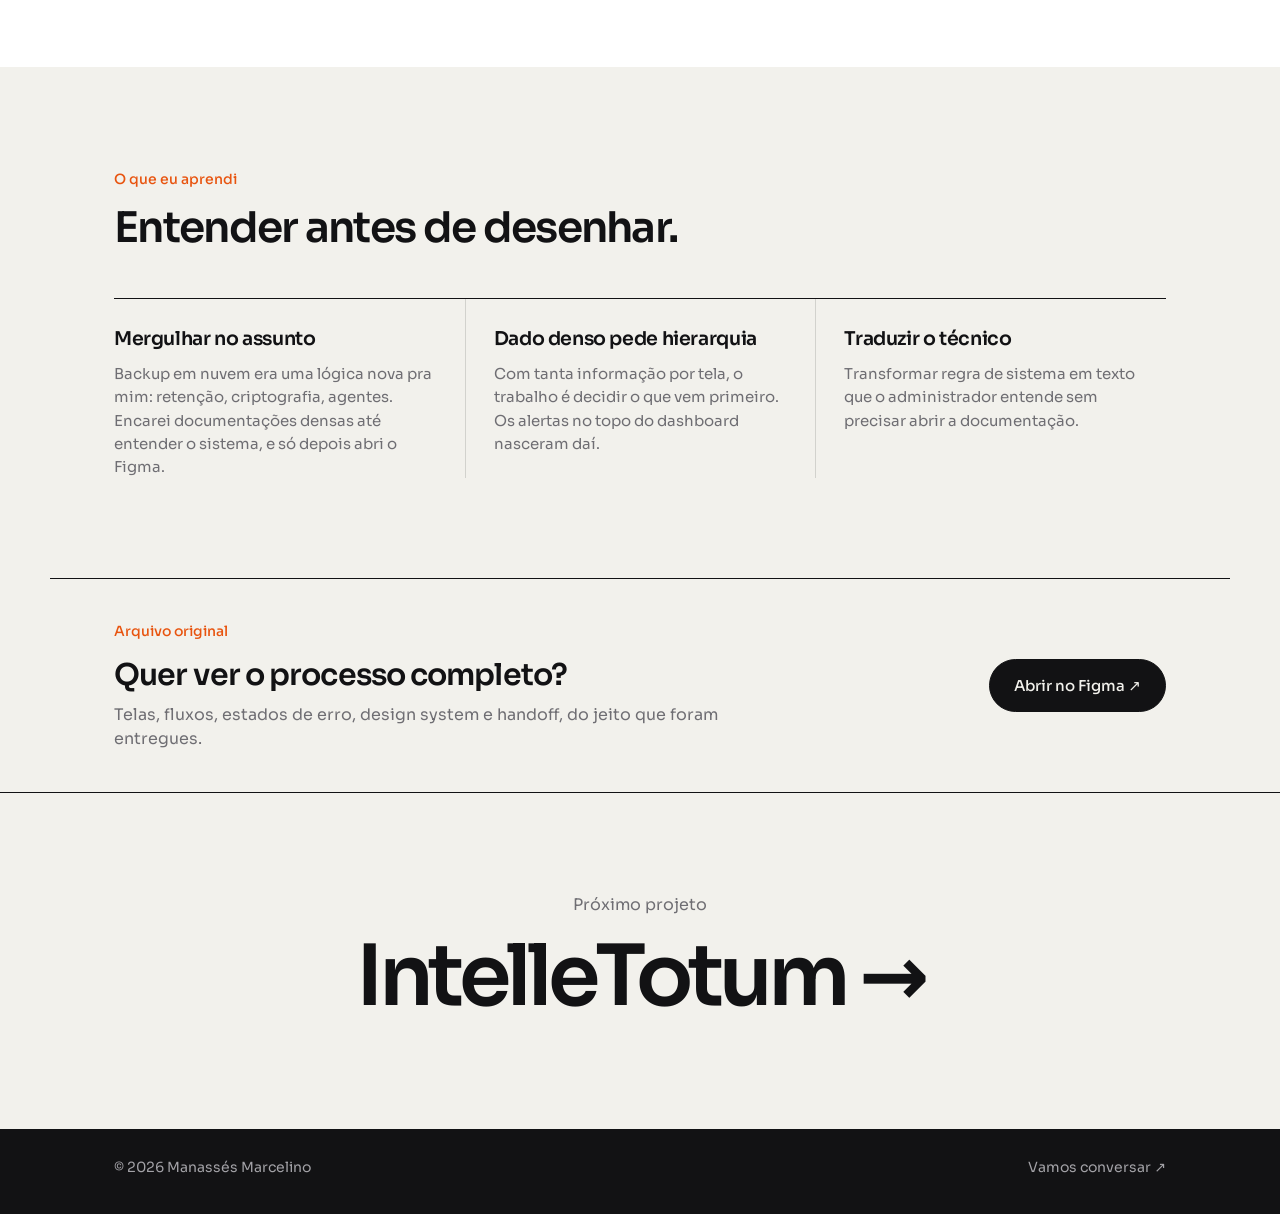
==== commit 703efb20: "Atualização Portfolio" ====
--- a/portfolio/backup.html
+++ b/portfolio/backup.html
@@ -17,6 +17,7 @@
   <link rel="stylesheet" href="styles.css">
 </head>
 <body class="pagina-case">
+  <div class="progresso" aria-hidden="true"></div>
 
   <header class="topo-site">
     <div class="wrap">
@@ -39,13 +40,18 @@
         <div><dt>Plataforma</dt><dd>Web desktop</dd></div>
         <div><dt>Entregas</dt><dd>3 módulos, erros, e-mail, handoff</dd></div>
       </dl>
+      <div class="resumo">
+        <div><span>Problema</span><p>Ninguém sabia dizer rápido se o backup tinha rodado: o status ficava espalhado em logs e e-mails técnicos.</p></div>
+        <div><span>Solução</span><p>Um dashboard que abre com os alertas, configuração em abas com orientação em cada campo e erros que dizem o que fazer.</p></div>
+        <div><span>Resultado</span><p>8 s pra responder "está tudo bem?" (antes, uns 3 min nos logs) e 5 de 5 configuraram sem ajuda.</p></div>
+      </div>
     </div>
   </header>
 
   <div class="wrap">
     <div class="capa capa-bk capa-case">
       <div class="laptop"><div class="tela"><img src="assets/bk-dashboard.webp" alt="Dashboard do módulo Repositório"></div><div class="base"></div></div>
-      <div class="janela"><div class="barra"><i></i><i></i><i></i></div><img src="assets/bk-agendamento.webp" alt="Configuração de agendamento de backup"></div>
+      <div class="janela"><div class="barra"><i></i><i></i><i></i></div><img loading="lazy" decoding="async" src="assets/bk-agendamento.webp" alt="Configuração de agendamento de backup"></div>
     </div>
     <p class="legenda">Dashboard do cliente e configuração da janela de backup.</p>
     <p class="aviso">Todos os dados exibidos nas telas são fictícios.</p>
@@ -127,7 +133,7 @@
       <span class="label">Decisão 1</span>
       <h2>O que precisa de atenção vem antes dos números.</h2>
       <p class="lead">Num sistema de backup, a pergunta principal é "está tudo bem?". Por isso o dashboard abre com o status de conexão do Guardião e com os alertas ativos, como uma falha após 3 tentativas ou uma cota em 80%, cada um com um atalho direto pra resolver. Só depois vêm as métricas, os gráficos de evolução e o histórico.</p>
-      <div class="case-img" style="margin-top: 40px"><img src="assets/bk-dashboard.webp" alt="Dashboard do Repositório com alertas no topo"></div>
+      <div class="case-img" style="margin-top: 40px"><img loading="lazy" decoding="async" src="assets/bk-dashboard.webp" alt="Dashboard do Repositório com alertas no topo"></div>
       <p class="legenda">Dashboard do Repositório: status, alertas, consumo, processos em andamento e histórico.</p>
     </div>
   </section>
@@ -138,8 +144,8 @@
       <h2>Configurar sem medo de errar.</h2>
       <p class="lead">A configuração de backup de cada cliente foi dividida em quatro abas (serviços, agendamento, retenção e banda), em vez de um formulário gigante. Cada campo crítico traz a orientação junto, como "janela máxima de 8 horas, padrão recomendado das 22h às 6h", pra que o administrador não precise adivinhar.</p>
       <div class="grade g2">
-        <div><div class="case-img"><img src="assets/bk-agendamento.webp" alt="Aba de agendamento da configuração de backup"></div><p class="legenda">Janela de backup com a recomendação ao lado do campo.</p></div>
-        <div><div class="case-img"><img src="assets/bk-tenants.webp" alt="Lista de tenants no módulo de Gestão"></div><p class="legenda">Gestão de tenants: consumo e status de cada cliente.</p></div>
+        <div><div class="case-img"><img loading="lazy" decoding="async" src="assets/bk-agendamento.webp" alt="Aba de agendamento da configuração de backup"></div><p class="legenda">Janela de backup com a recomendação ao lado do campo.</p></div>
+        <div><div class="case-img"><img loading="lazy" decoding="async" src="assets/bk-tenants.webp" alt="Lista de tenants no módulo de Gestão"></div><p class="legenda">Gestão de tenants: consumo e status de cada cliente.</p></div>
       </div>
     </div>
   </section>
@@ -169,8 +175,8 @@
         <div class="card"><span class="n">04</span><h3>Acesso</h3><p>7 estados de login: sem permissão, sessão expirada, conta bloqueada, primeiro acesso, serviço instável, erro de conexão e erro de dados.</p></div>
       </div>
       <div class="grade g2" style="margin-top: 32px">
-        <div><div class="case-img"><img src="assets/bk-erro-widgets.webp" alt="Dashboard com erro parcial nos widgets"></div><p class="legenda">Erro parcial: as métricas falham, mas a atividade recente continua disponível.</p></div>
-        <div><div class="case-img"><img src="assets/bk-erros-login.webp" alt="Sete estados de erro da tela de login" style="aspect-ratio: 16 / 9; object-fit: cover; object-position: top"></div><p class="legenda">Os 7 estados de erro do login, cada um com uma mensagem e um próximo passo.</p></div>
+        <div><div class="case-img"><img loading="lazy" decoding="async" src="assets/bk-erro-widgets.webp" alt="Dashboard com erro parcial nos widgets"></div><p class="legenda">Erro parcial: as métricas falham, mas a atividade recente continua disponível.</p></div>
+        <div><div class="case-img"><img loading="lazy" decoding="async" src="assets/bk-erros-login.webp" alt="Sete estados de erro da tela de login" style="aspect-ratio: 16 / 9; object-fit: cover; object-position: top"></div><p class="legenda">Os 7 estados de erro do login, cada um com uma mensagem e um próximo passo.</p></div>
       </div>
     </div>
   </section>
@@ -306,5 +312,8 @@
 })();
 
 </script>
+<script>
+(function(){var b=document.querySelector(".progresso");function at(){var h=document.documentElement;var m=h.scrollHeight-innerHeight;b.style.transform="scaleX("+(m>0?scrollY/m:0)+")";}addEventListener("scroll",at,{passive:true});addEventListener("resize",at);at();})();
+</script>
 </body>
 </html>
--- a/portfolio/styles.css
+++ b/portfolio/styles.css
@@ -401,3 +401,63 @@
 .decisao strong { font-size: 18px; }
 .prox-case { padding: 100px 0 110px; }
 .prox-case a.grande { font-size: clamp(40px, 6.6vw, 100px); }
+
+/* Sinais de que o projeto é clicável */
+.projeto-item { grid-template-columns: 70px 1.5fr 1fr 60px 56px; cursor: pointer; }
+.projeto-item .desc { display: flex; flex-direction: column; gap: 10px; }
+.ver-case { font-size: 14px; font-weight: 500; color: var(--ink); display: inline-flex; gap: 6px; align-items: center; }
+.ver-case i { font-style: normal; transition: transform .35s var(--ease); }
+.projeto-item:hover .ver-case { color: var(--laranja); }
+.projeto-item:hover .ver-case i { transform: translateX(5px); }
+.seta-circ {
+  width: 52px; height: 52px; border-radius: 50%; border: 1px solid var(--ink); justify-self: end;
+  display: grid; place-items: center; font-size: 20px; transition: background .3s, border-color .3s, color .3s, transform .45s var(--ease);
+}
+.projeto-item:hover .seta-circ { background: var(--laranja); border-color: var(--laranja); color: #fff; transform: rotate(-45deg); }
+.preview-selo { position: absolute; left: 14px; bottom: 14px; padding: 8px 14px; border-radius: 999px; background: var(--ink); color: var(--bg); font-size: 14px; font-weight: 500; }
+@media (max-width: 860px), (hover: none) {
+  .projeto-item { grid-template-columns: 36px 1fr 44px; }
+  .projeto-item .desc, .projeto-item .ano { grid-column: 2; }
+  .projeto-item .seta-circ { grid-column: 3; grid-row: 1; width: 44px; height: 44px; font-size: 17px; align-self: center; }
+  .projeto-item .thumb { grid-column: 1 / -1; }
+}
+
+/* Copiar e-mail */
+.copiar-email { font: inherit; color: var(--bg); background: none; border: 0; cursor: pointer; display: inline-flex; align-items: center; gap: 12px; padding: 0 0 2px; border-bottom: 1px solid rgba(242, 241, 236, .3); }
+.copiar-email .acao { font-size: 13px; font-weight: 500; padding: 4px 10px; border-radius: 999px; border: 1px solid rgba(242, 241, 236, .35); transition: background .2s, color .2s, border-color .2s; }
+.copiar-email:hover .acao { background: var(--bg); color: var(--ink); }
+.copiar-email.ok .acao { background: var(--laranja); border-color: var(--laranja); color: #fff; }
+
+/* Linha de leitura no topo dos cases */
+.progresso { position: fixed; top: 0; left: 0; right: 0; height: 3px; background: var(--laranja); transform: scaleX(0); transform-origin: left; z-index: 60; pointer-events: none; }
+
+/* Transição suave entre páginas */
+@view-transition { navigation: auto; }
+::view-transition-old(root), ::view-transition-new(root) { animation-duration: .35s; animation-timing-function: ease; }
+@media (prefers-reduced-motion: reduce) { ::view-transition-old(root), ::view-transition-new(root) { animation: none; } }
+
+/* Resumo de 30 segundos no topo dos cases */
+.resumo { display: grid; grid-template-columns: repeat(3, 1fr); margin-top: 36px; background: var(--branco); border-radius: 18px; border: 1px solid var(--line); }
+.resumo > div { padding: 24px 26px; }
+.resumo > div + div { border-left: 1px solid var(--line); }
+.resumo span { display: block; font-size: 13px; font-weight: 500; color: var(--laranja); margin-bottom: 8px; }
+.resumo p { font-size: 15px; line-height: 1.55; color: var(--ink); }
+@media (max-width: 860px) {
+  .resumo { grid-template-columns: 1fr; }
+  .resumo > div + div { border-left: 0; border-top: 1px solid var(--line); }
+}
+
+/* Sobre com foto */
+.sobre-foto-grid { display: grid; grid-template-columns: minmax(240px, 360px) 1fr; gap: 64px; padding: 44px 0 56px; align-items: start; }
+.sobre-textos { display: flex; flex-direction: column; gap: 32px; }
+.sobre-textos .sobre-lado { display: grid; grid-template-columns: 1fr 1fr; gap: 24px; padding-top: 0; }
+.retrato { position: relative; margin: 0; }
+.retrato img { width: 100%; aspect-ratio: 4 / 5; object-fit: cover; border-radius: 18px; display: block; }
+.retrato .pb { position: absolute; inset: 0; height: auto; transition: opacity .6s var(--ease); }
+.retrato:hover .pb { opacity: 0; }
+.retrato figcaption { margin-top: 12px; font-size: 13px; color: var(--muted); }
+@media (max-width: 860px) {
+  .sobre-foto-grid { grid-template-columns: 1fr; gap: 28px; }
+  .retrato { max-width: 320px; }
+  .sobre-textos .sobre-lado { grid-template-columns: 1fr; }
+}
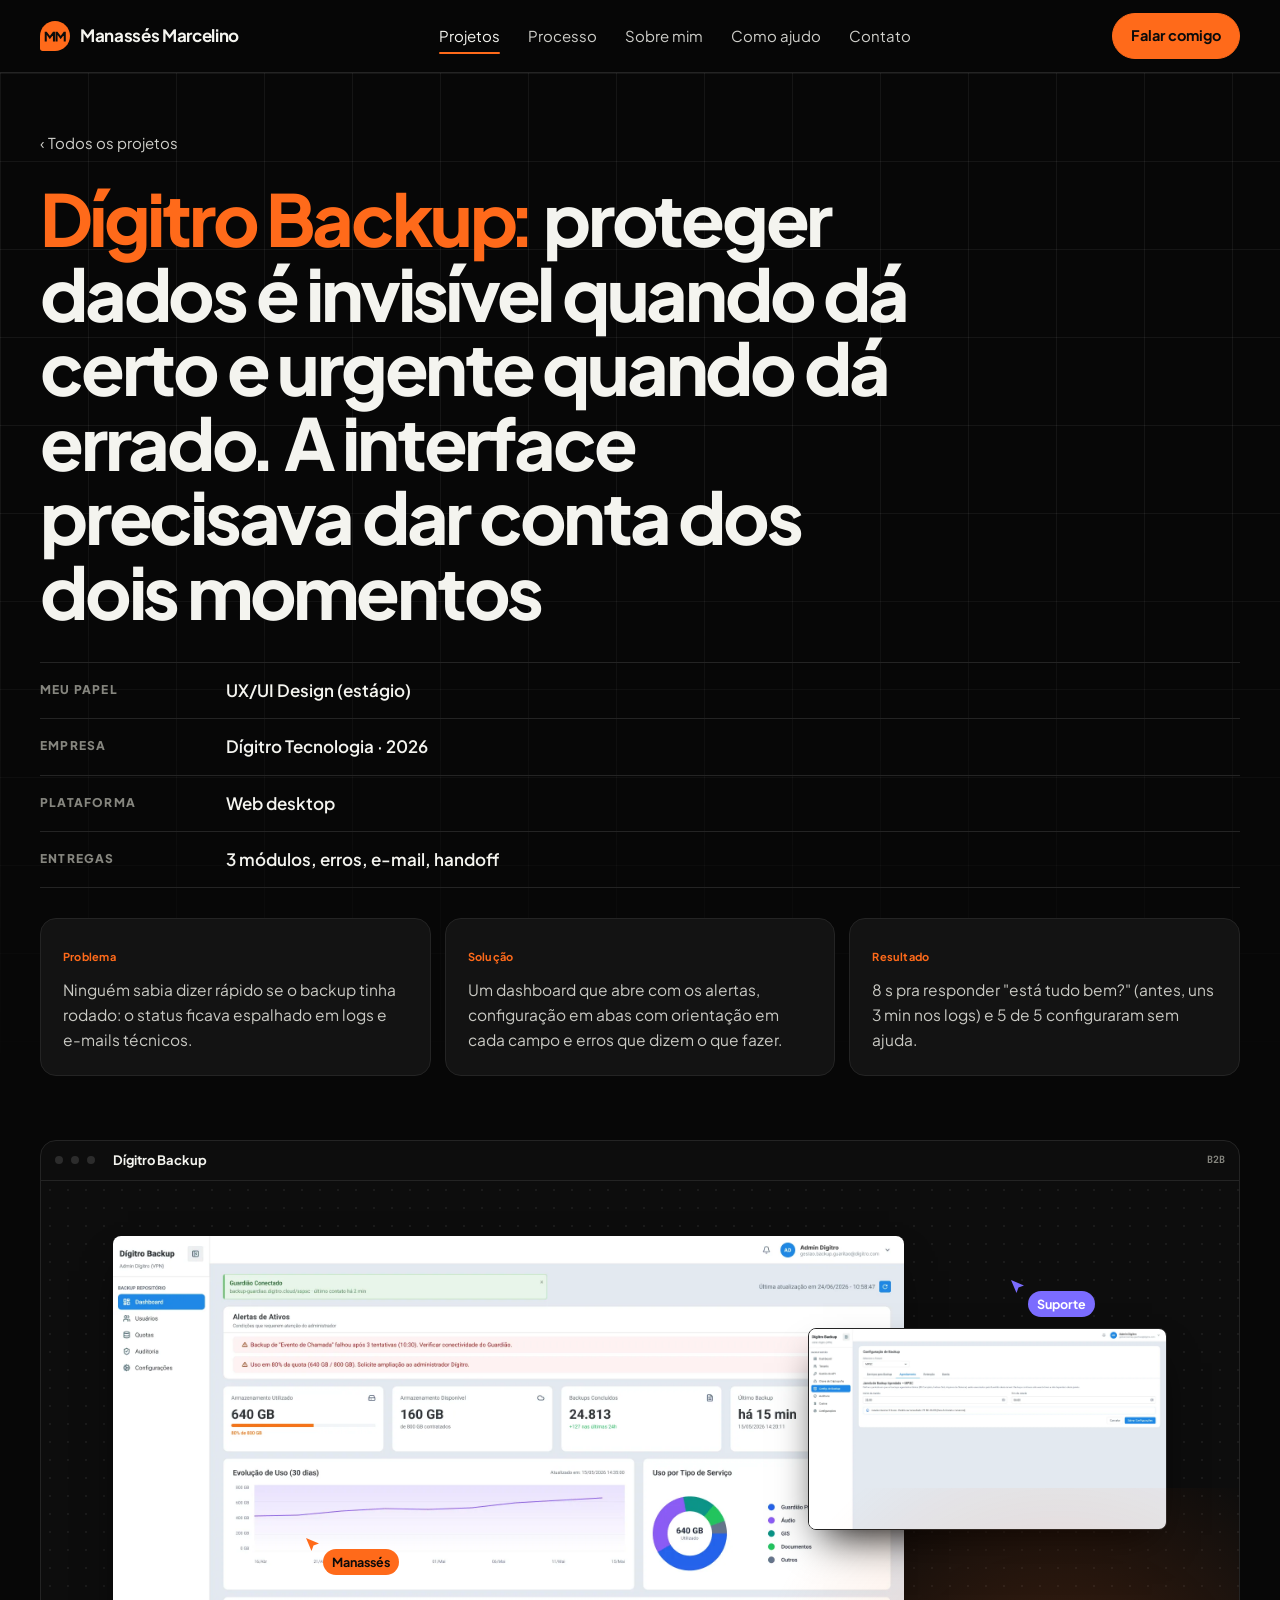
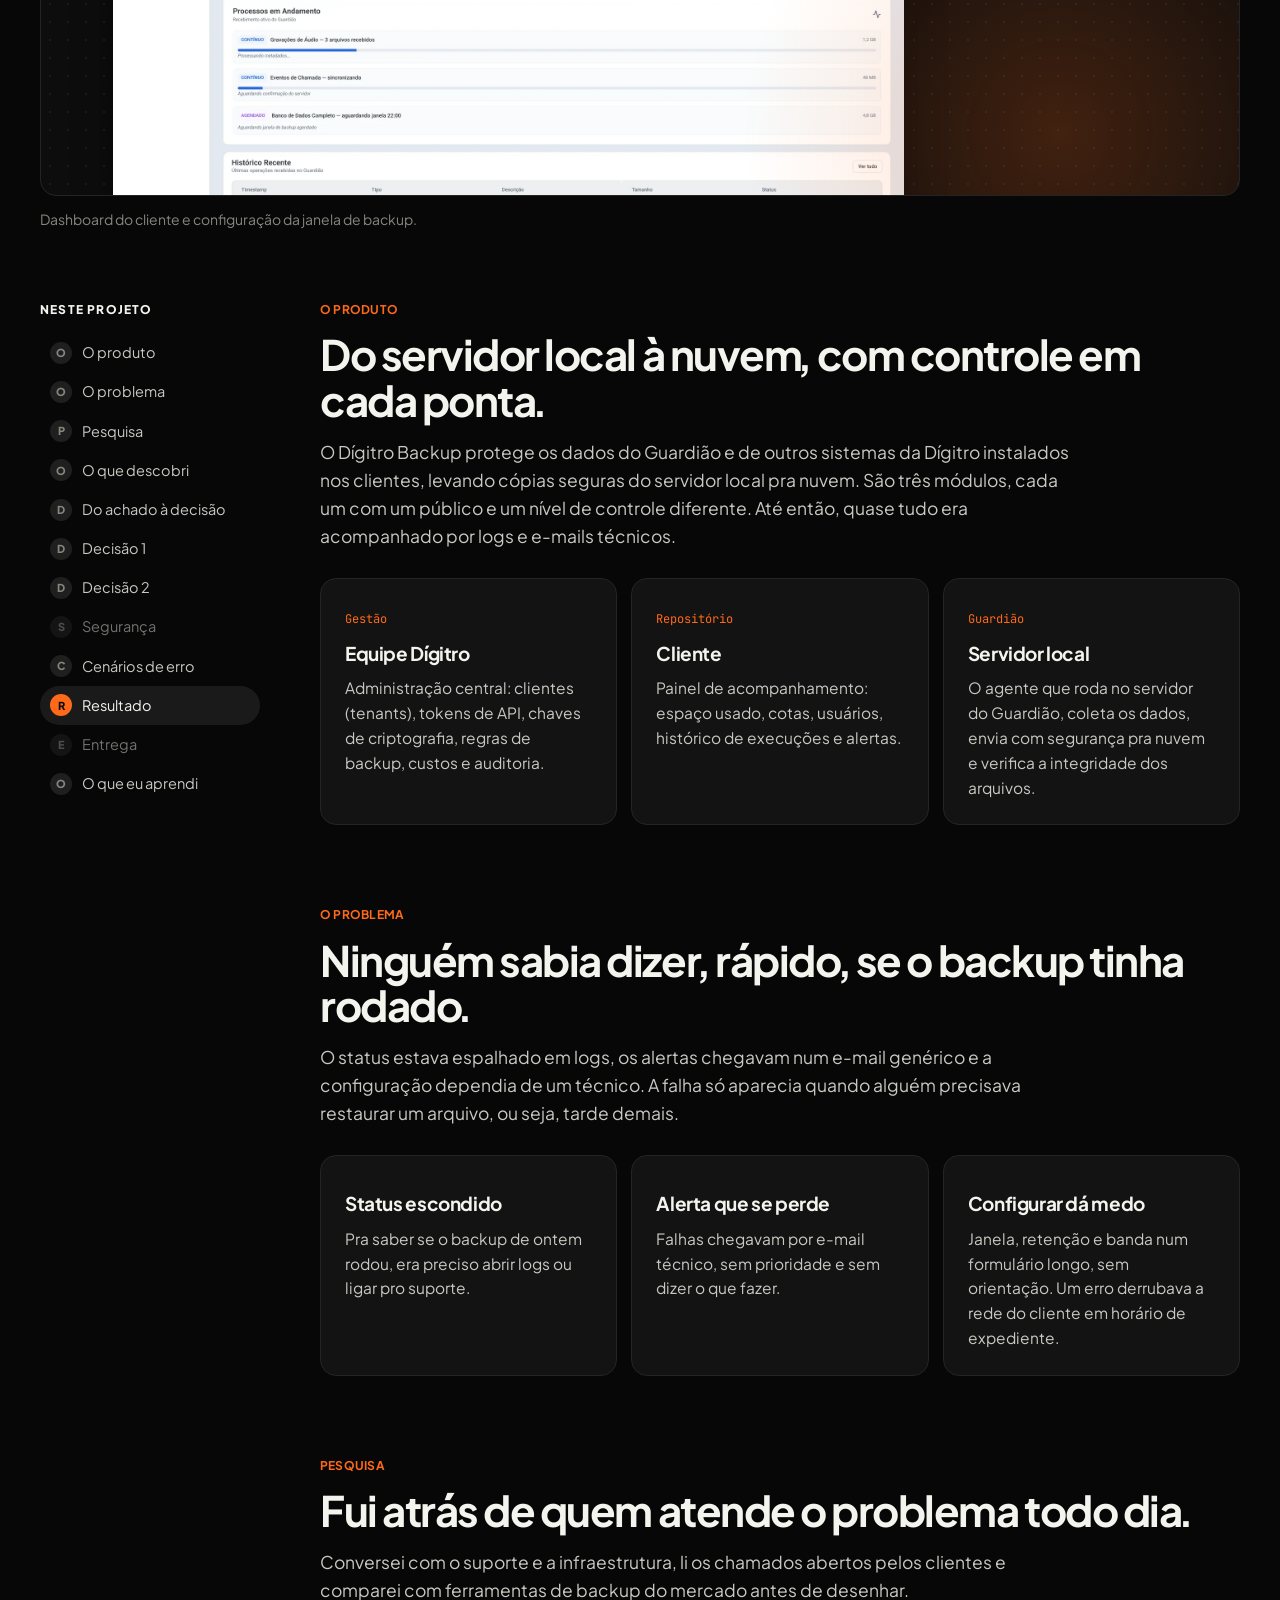
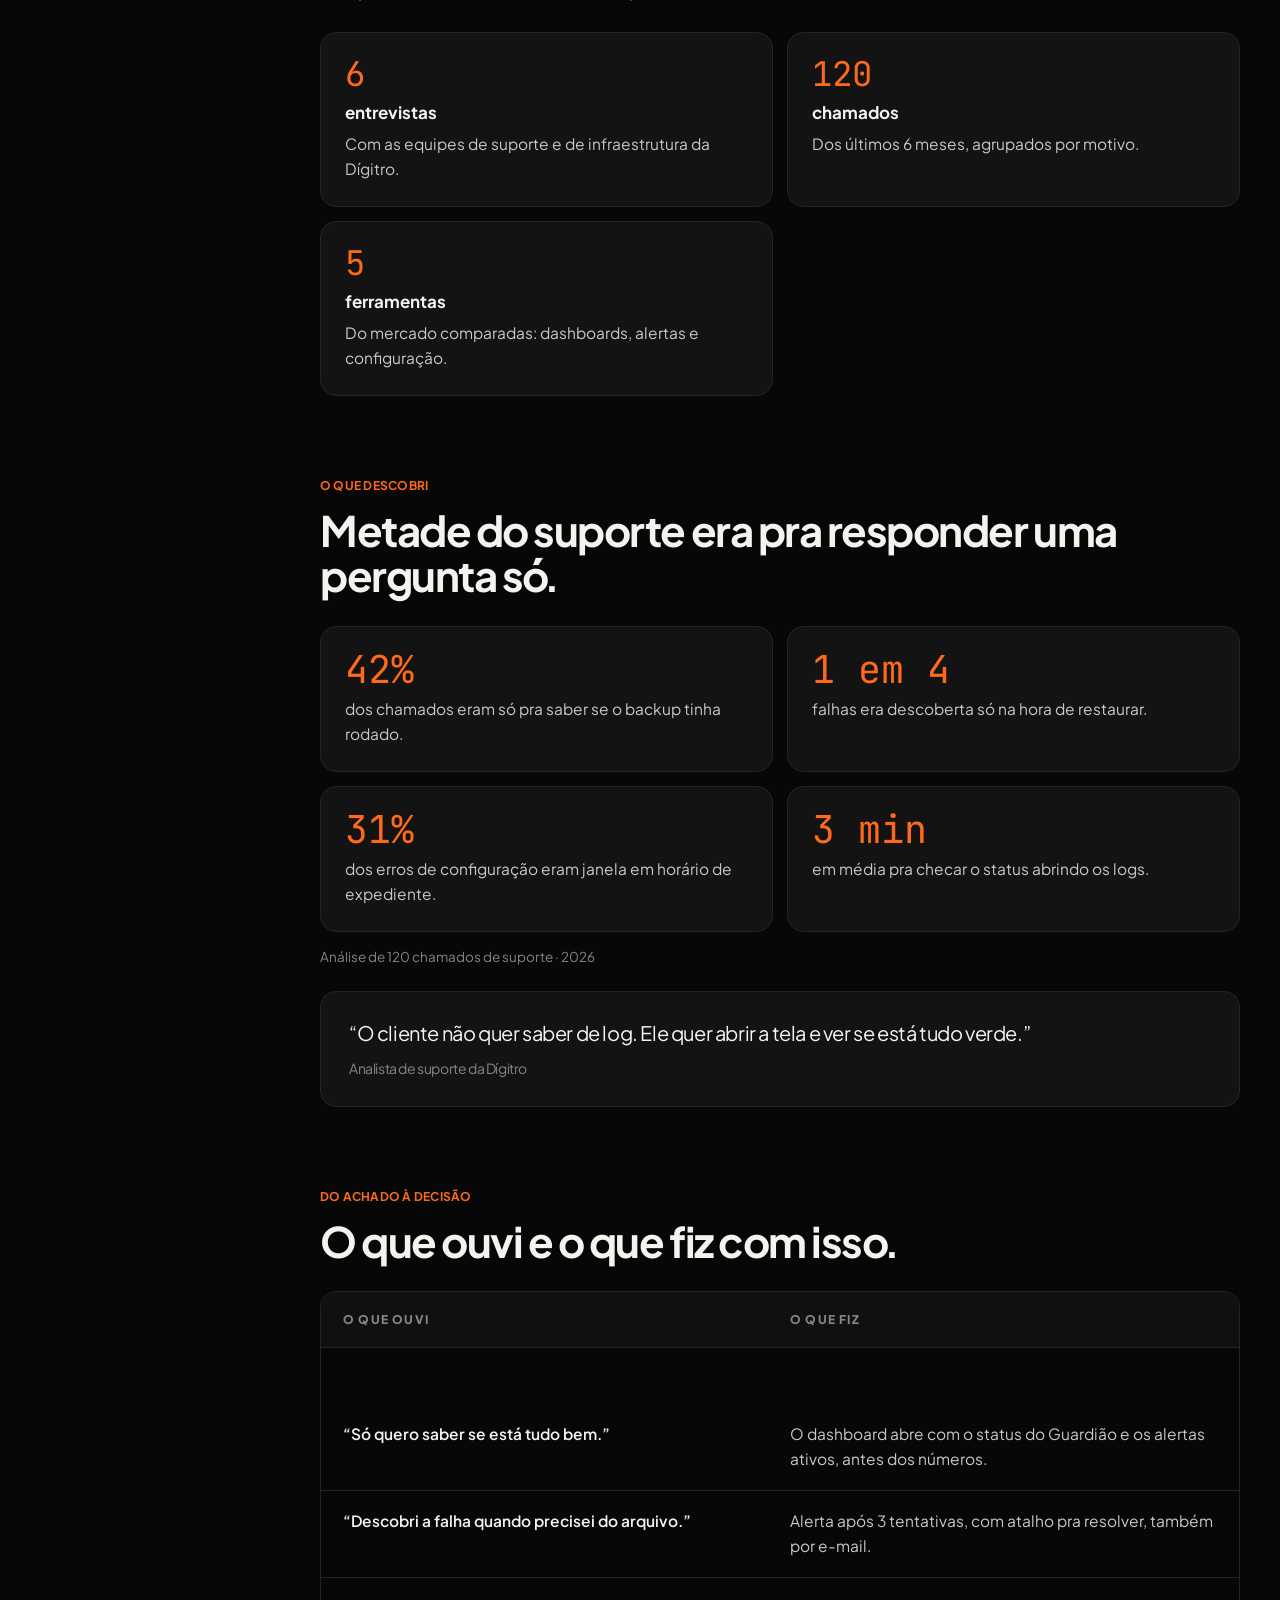
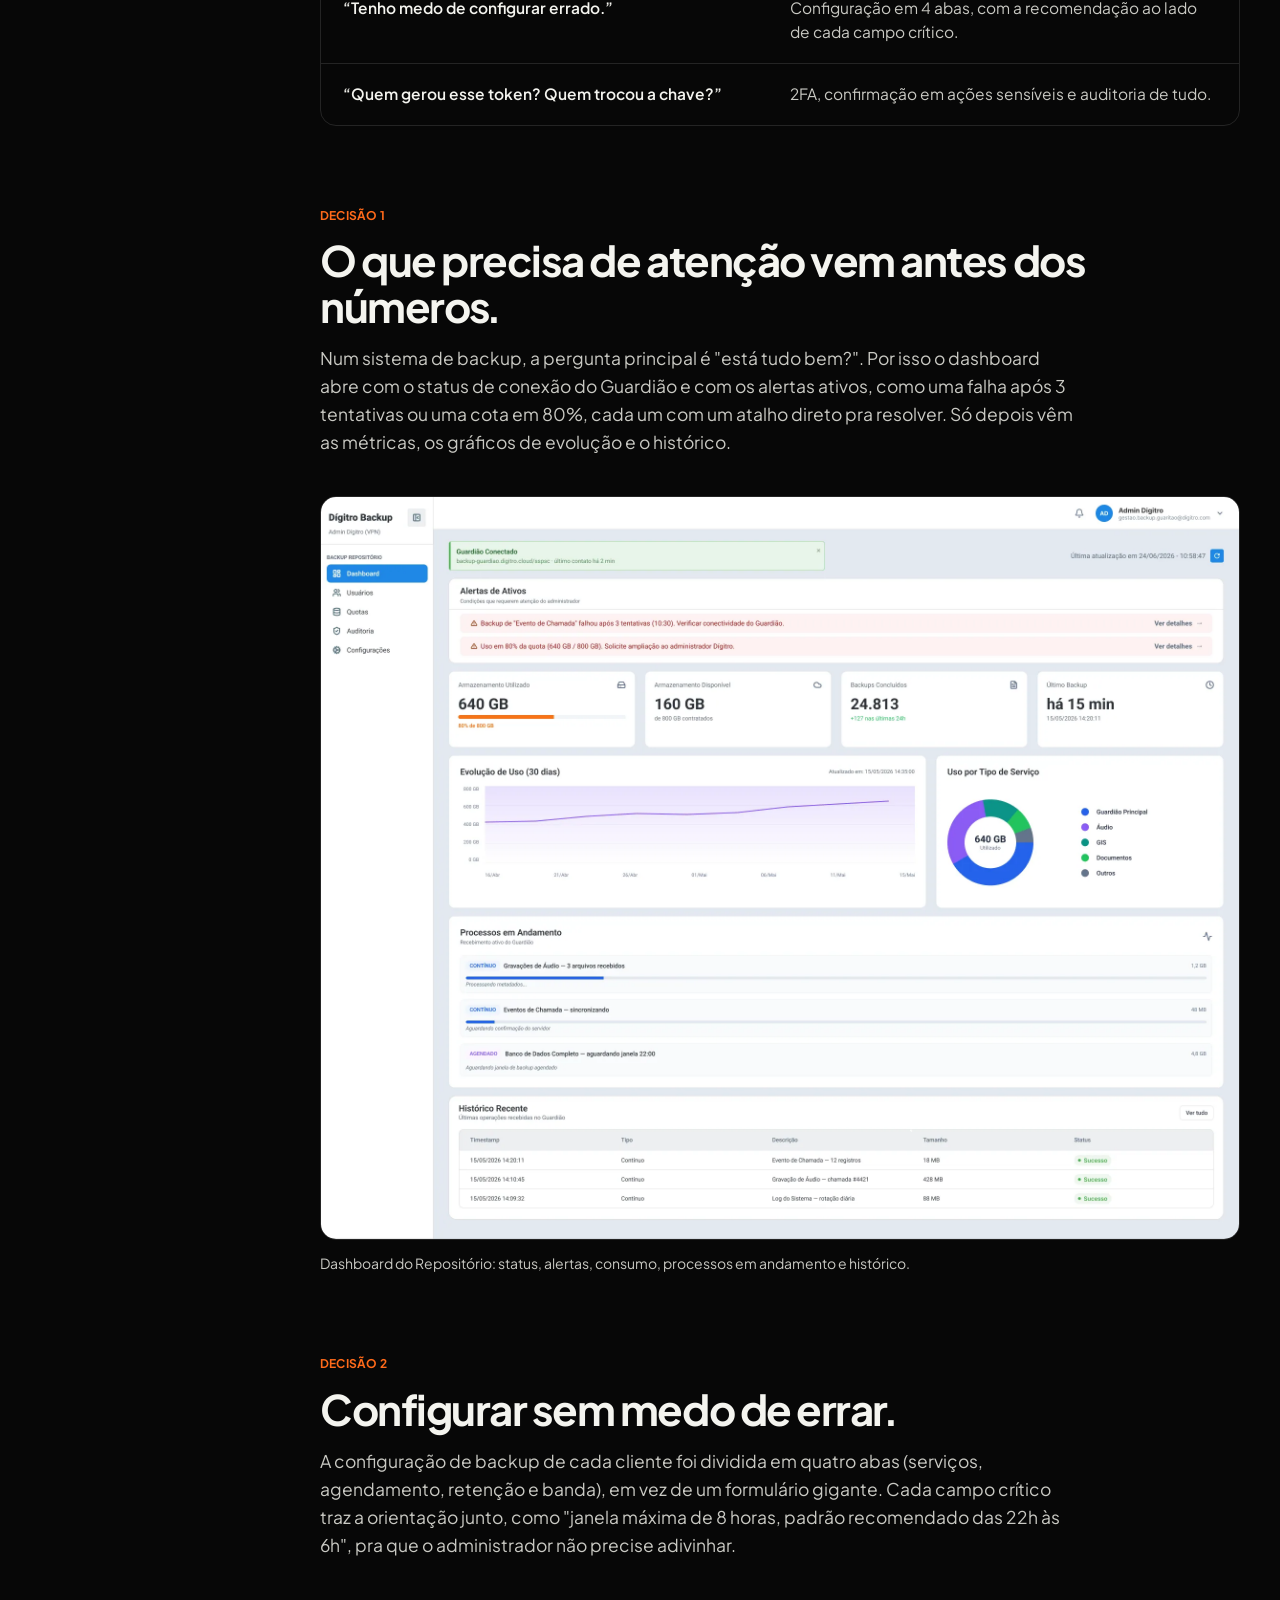
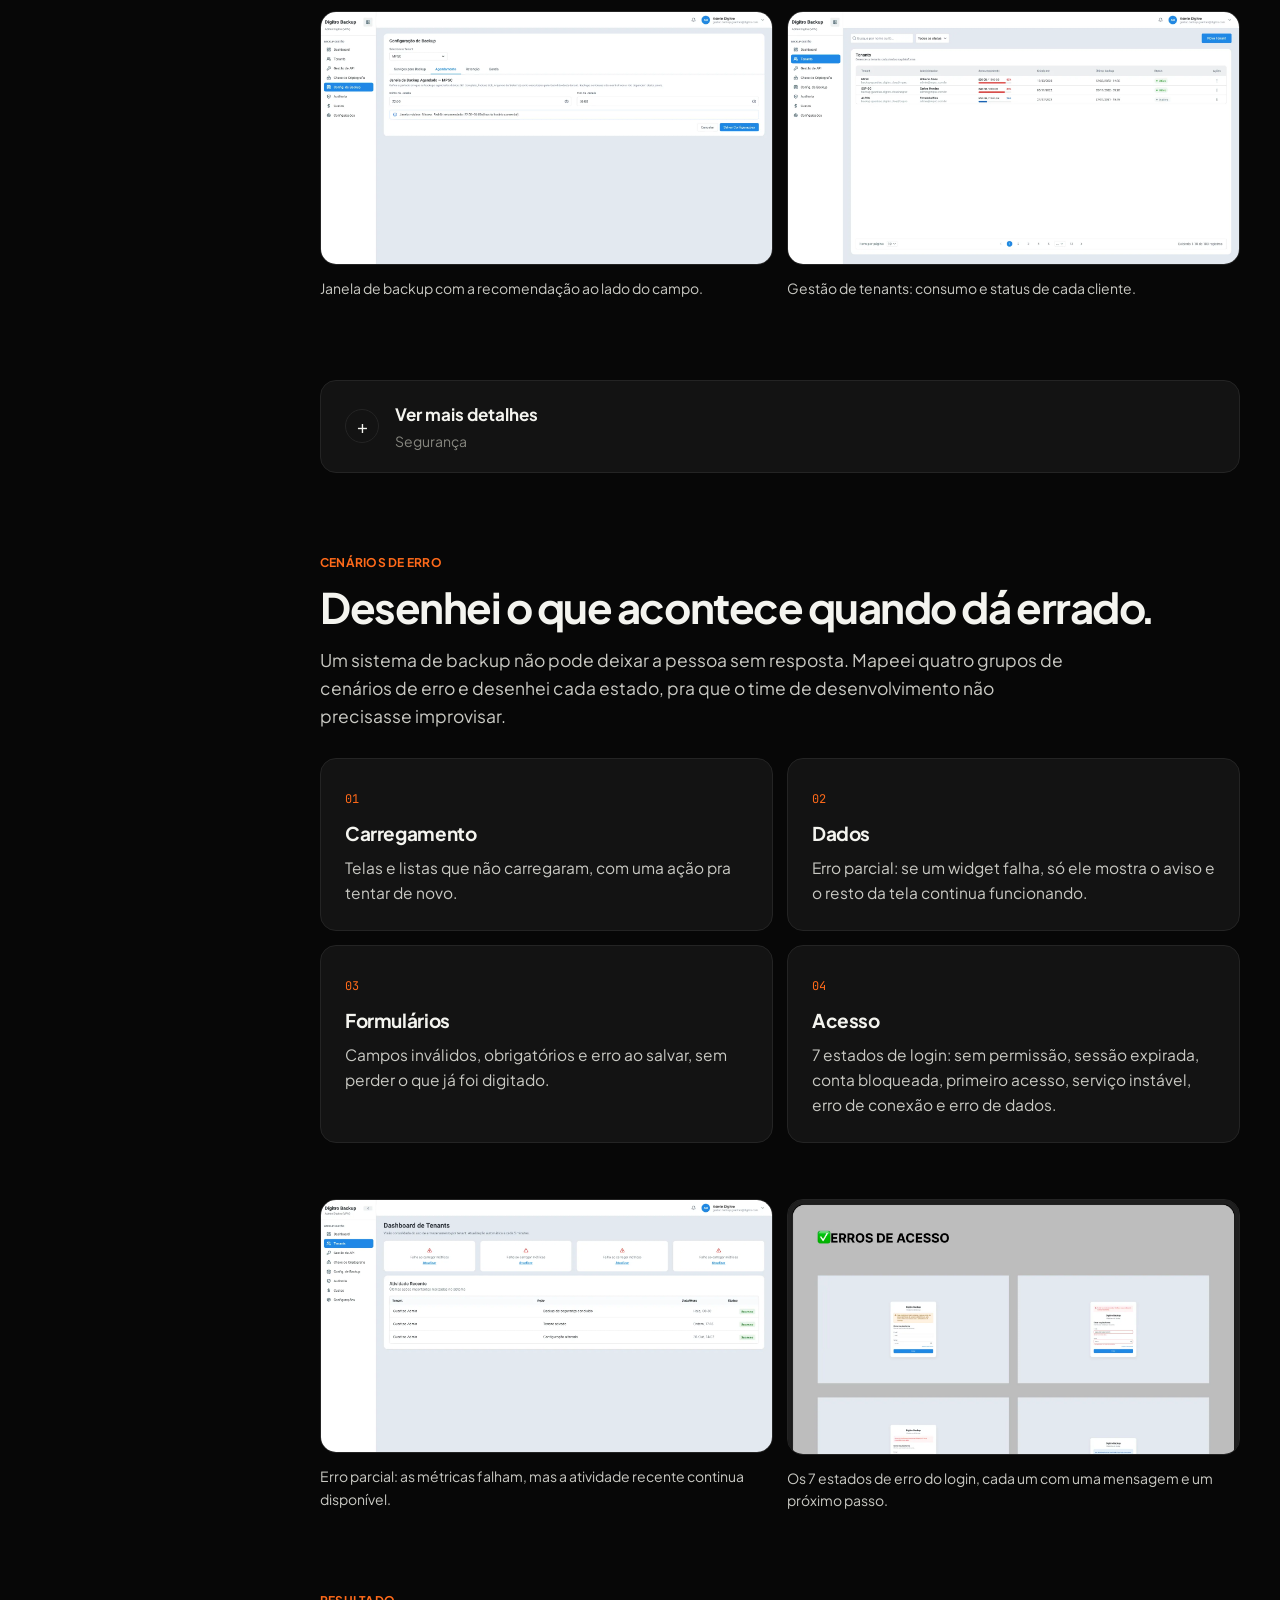
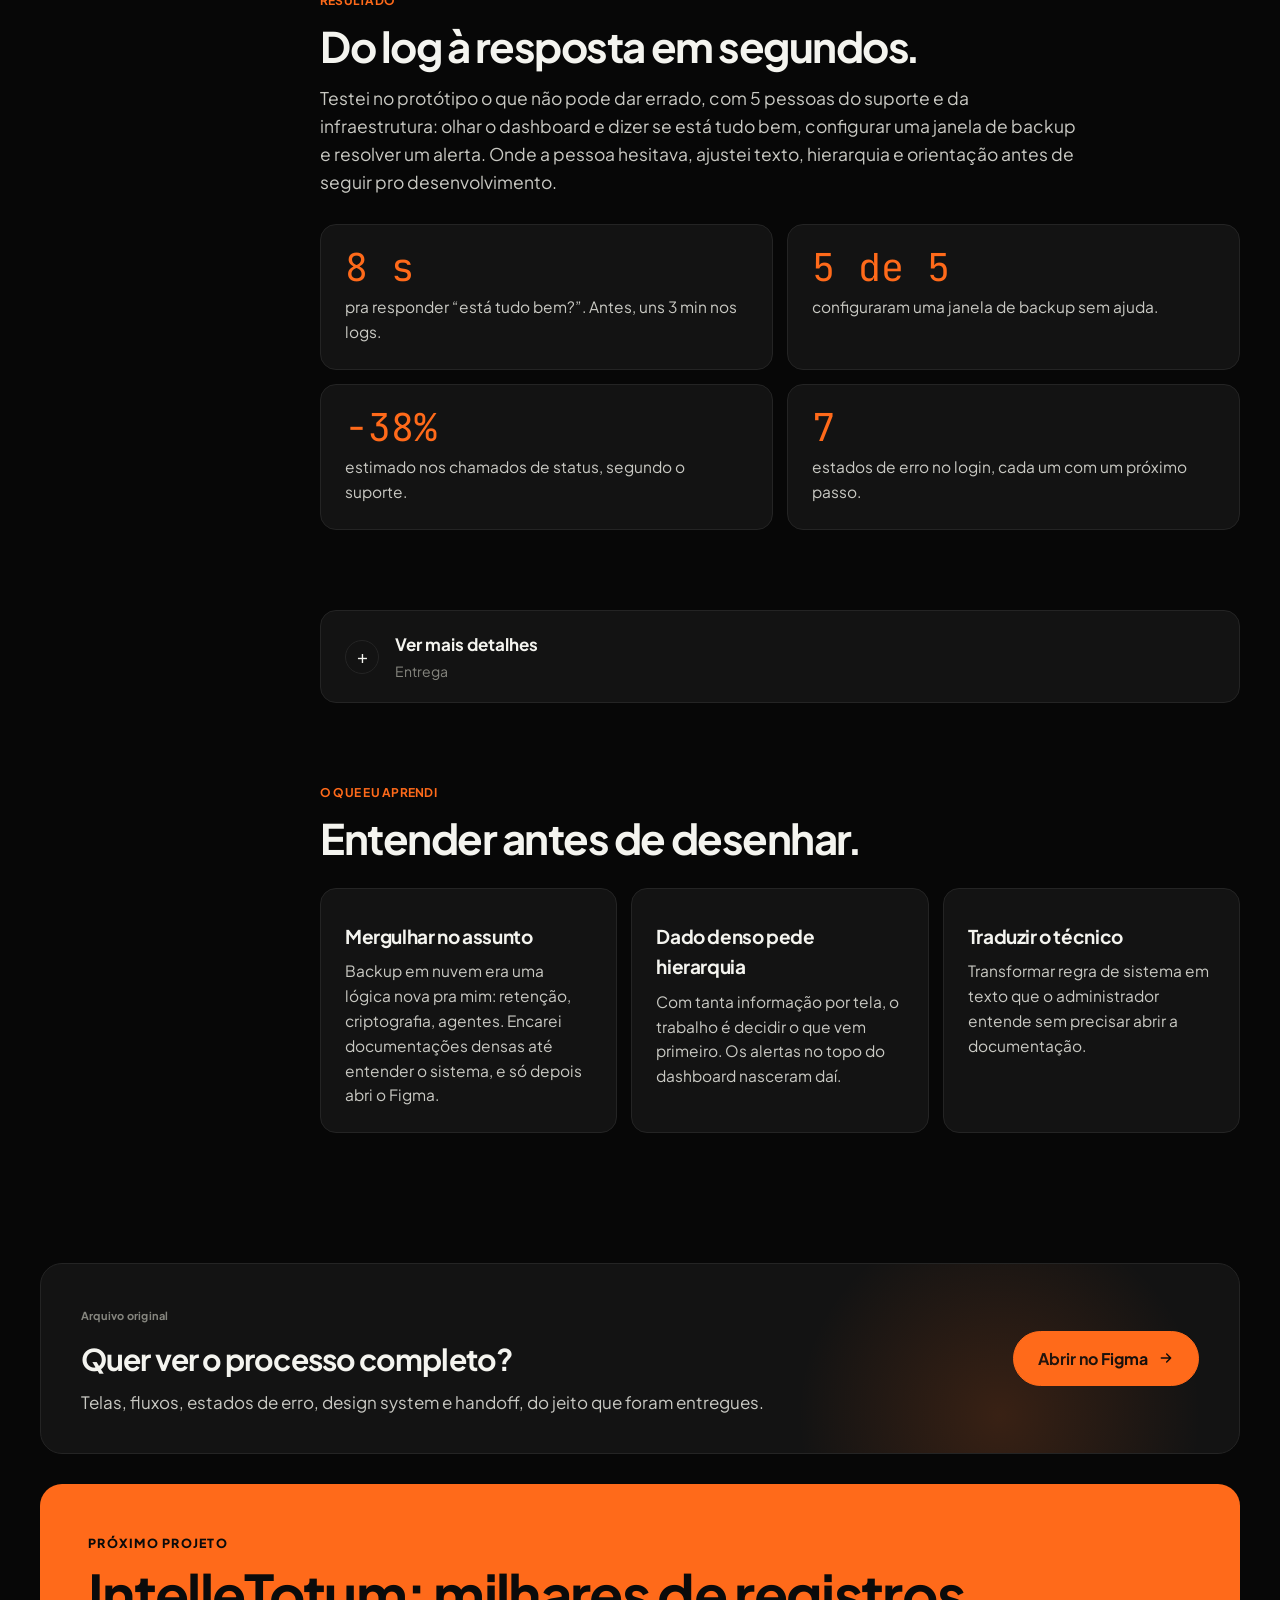
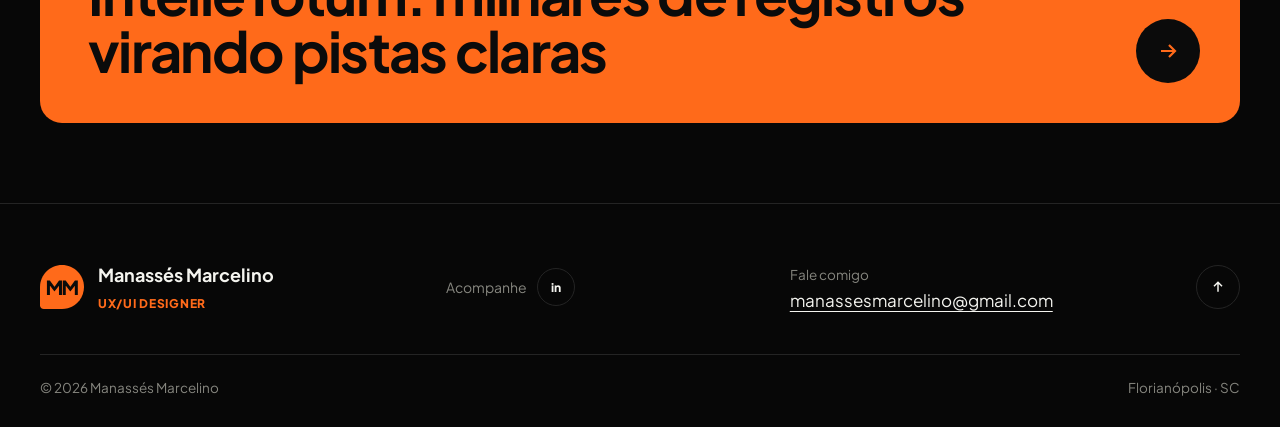
==== commit ad112ac5: "Atualização Portfolio" ====
--- a/portfolio/backup.html
+++ b/portfolio/backup.html
@@ -1,66 +1,73 @@
 <!doctype html>
 <html lang="pt-BR">
 <head>
-  <meta charset="utf-8">
-  <meta name="viewport" content="width=device-width, initial-scale=1">
-  <title>Dígitro Backup — Manassés Marcelino</title>
-  <meta name="description" content="Estudo de caso: Dígitro Backup, plataforma de governança de cópias de segurança com três módulos e três públicos.">
-  <link rel="preconnect" href="https://fonts.googleapis.com">
-  <link rel="preconnect" href="https://fonts.gstatic.com" crossorigin>
-  <link href="https://fonts.googleapis.com/css2?family=Sora:wght@300;400;500;600;700&display=swap" rel="stylesheet">
-  <link rel="icon" href="favicon.svg" type="image/svg+xml">
-  <meta property="og:type" content="website">
-  <meta property="og:title" content="Dígitro Backup — Manassés Marcelino">
-  <meta property="og:description" content="Estudo de caso: dashboard B2B com alertas claros e cenários de erro.">
-  <meta property="og:image" content="https://manassesmarcelino.vercel.app/og.png">
-  <meta name="twitter:card" content="summary_large_image">
-  <link rel="stylesheet" href="styles.css">
+<meta charset="utf-8">
+<meta name="viewport" content="width=device-width, initial-scale=1">
+<title>Dígitro Backup — Manassés Marcelino</title>
+<meta property="og:type" content="website"><meta property="og:site_name" content="Manassés Marcelino"><meta property="og:title" content="Dígitro Backup — Manassés Marcelino"><meta property="og:description" content="Estudo de caso: Dígitro Backup, plataforma de governança de cópias de segurança com três módulos e três públicos."><meta property="og:url" content="https://manassesmarcelino.vercel.app/backup.html"><meta property="og:image" content="https://manassesmarcelino.vercel.app/og.png"><meta property="og:image:width" content="1200"><meta property="og:image:height" content="630"><meta property="og:locale" content="pt_BR"><meta name="twitter:card" content="summary_large_image"><meta name="twitter:image" content="https://manassesmarcelino.vercel.app/og.png">
+<meta name="description" content="Estudo de caso: Dígitro Backup, plataforma de governança de cópias de segurança com três módulos e três públicos.">
+<link rel="icon" href="favicon.svg" type="image/svg+xml"><link rel="icon" href="favicon.png" type="image/png" sizes="64x64"><link rel="apple-touch-icon" href="favicon.png">
+<link rel="preconnect" href="https://fonts.googleapis.com"><link rel="preconnect" href="https://fonts.gstatic.com" crossorigin>
+<link href="https://fonts.googleapis.com/css2?family=Plus+Jakarta+Sans:wght@200..800&family=JetBrains+Mono:wght@400;500;700&display=swap" rel="stylesheet">
+<link rel="stylesheet" href="site.css">
+<link rel="stylesheet" href="figma.css">
 </head>
-<body class="pagina-case">
-  <div class="progresso" aria-hidden="true"></div>
-
-  <header class="topo-site">
-    <div class="wrap">
-      <a href="index.html" class="logo">Manassés Marcelino</a>
-      <nav class="menu">
-        <a href="index.html#trabalhos">← Todos os trabalhos</a>
-      </nav>
-      <a href="index.html#contato" class="cta-link">Vamos conversar</a>
-    </div>
-  </header>
-
-  <header class="case-hero">
-    <div class="wrap">
-      <span class="label">Estudo de caso · Sistema B2B</span>
-      <h1>Dígitro Backup</h1>
-      <p class="sub">Proteger dados é invisível quando dá certo e urgente quando dá errado. A interface precisava dar conta dos dois momentos.</p>
-      <dl class="ficha">
-        <div><dt>Meu papel</dt><dd>UX/UI Design (estágio)</dd></div>
+<body>
+<svg width="0" height="0" style="position:absolute" aria-hidden="true">
+  <symbol id="seta" viewBox="0 0 24 24"><path d="M5 12h14M13 6l6 6-6 6" fill="none" stroke="currentColor" stroke-width="2.2" stroke-linecap="round" stroke-linejoin="round"/></symbol>
+  <symbol id="cur" viewBox="0 0 16 16"><path d="M1 1l5.5 13 2-5.5L14 6.5z"/></symbol>
+</svg>
+<div class="progresso" aria-hidden="true"></div>
+<header class="topo">
+  <div class="container">
+    <a href="index.html" class="marca"><svg class="logo-mm" viewBox="0 0 210 210" aria-hidden="true"><path class="lg-pin" d="M0 105C0 47.0101 47.0101 0 105 0C162.99 0 210 47.0101 210 105C210 162.99 162.99 210 105 210H18C8.05887 210 0 201.941 0 192V105Z"/><path class="lg-mm" d="M33.072 143V74.46H46.872L72.54 108.5H66.1L91.032 74.46H104.832V143H90.572V90.192L96.276 91.48L69.872 125.52H68.032L42.548 91.48L47.332 90.192V143H33.072ZM108.706 143V74.46H122.506L148.174 108.5H141.734L166.666 74.46H180.466V143H166.206V90.192L171.91 91.48L145.506 125.52H143.666L118.182 91.48L122.966 90.192V143H108.706Z"/></svg>Manassés Marcelino</a>
+    <nav class="menu" aria-label="Principal">
+      <a href="index.html#projetos" class="ativo">Projetos</a><a href="index.html#processo">Processo</a><a href="index.html#trajetoria">Sobre mim</a><a href="index.html#ajuda">Como ajudo</a><a href="index.html#contato">Contato</a>
+    </nav>
+    <a href="index.html#contato" class="btn btn-laranja btn-sm">Falar comigo</a>
+  </div>
+</header>
+<main>
+<section class="case-topo">
+  <div class="grade-fundo" aria-hidden="true"></div>
+  <div class="container">
+    <a href="index.html#projetos" class="voltar">‹ Todos os projetos</a>
+    <h1 data-varre data-camada="H1 · Título"><span class="l"><span><em>Dígitro Backup<span class="pt">:</span></em> proteger dados é invisível quando dá certo e urgente quando dá errado<span class="pt">.</span> A interface precisava dar conta dos dois momentos</span></span></h1>
+    <dl class="ficha" data-r style="--d:.2s"><div><dt>Meu papel</dt><dd>UX/UI Design (estágio)</dd></div>
         <div><dt>Empresa</dt><dd>Dígitro Tecnologia · 2026</dd></div>
         <div><dt>Plataforma</dt><dd>Web desktop</dd></div>
-        <div><dt>Entregas</dt><dd>3 módulos, erros, e-mail, handoff</dd></div>
-      </dl>
-      <div class="resumo">
-        <div><span>Problema</span><p>Ninguém sabia dizer rápido se o backup tinha rodado: o status ficava espalhado em logs e e-mails técnicos.</p></div>
-        <div><span>Solução</span><p>Um dashboard que abre com os alertas, configuração em abas com orientação em cada campo e erros que dizem o que fazer.</p></div>
-        <div><span>Resultado</span><p>8 s pra responder "está tudo bem?" (antes, uns 3 min nos logs) e 5 de 5 configuraram sem ajuda.</p></div>
-      </div>
-    </div>
-  </header>
-
-  <div class="wrap">
-    <div class="capa capa-bk capa-case">
-      <div class="laptop"><div class="tela"><img src="assets/bk-dashboard.webp" alt="Dashboard do módulo Repositório"></div><div class="base"></div></div>
-      <div class="janela"><div class="barra"><i></i><i></i><i></i></div><img loading="lazy" decoding="async" src="assets/bk-agendamento.webp" alt="Configuração de agendamento de backup"></div>
-    </div>
-    <p class="legenda">Dashboard do cliente e configuração da janela de backup.</p>
-    <p class="aviso">Todos os dados exibidos nas telas são fictícios.</p>
+        <div><dt>Entregas</dt><dd>3 módulos, erros, e-mail, handoff</dd></div></dl>
+    <div class="resumo3"><div data-r><span>Problema</span><p>Ninguém sabia dizer rápido se o backup tinha rodado: o status ficava espalhado em logs e e-mails técnicos.</p></div>
+        <div data-r><span>Solução</span><p>Um dashboard que abre com os alertas, configuração em abas com orientação em cada campo e erros que dizem o que fazer.</p></div>
+        <div data-r><span>Resultado</span><p>8 s pra responder "está tudo bem?" (antes, uns 3 min nos logs) e 5 de 5 configuraram sem ajuda.</p></div></div>
   </div>
-
-  <section class="bloco">
+</section>
+<div class="container"><div class="visual-case" data-r style="--d:.3s"><div class="janela-f"><div class="barra"><i></i><i></i><i></i><span>Dígitro Backup</span><em>B2B</em></div>
+  <div class="area"><img class="prin" src="assets/bk-dashboard.webp" alt="Dashboard do módulo Repositório"><img class="sec" src="assets/bk-agendamento.webp" alt="Configuração de agendamento de backup">
+    <div class="cursor lar c1"><svg><use href="#cur"/></svg><span>Manassés</span></div>
+    <div class="cursor vio c2"><svg><use href="#cur"/></svg><span>Suporte</span></div>
+  </div></div><p class="legenda">Dashboard do cliente e configuração da janela de backup.</p></div></div>
+<div class="container case-corpo">
+  <nav class="indice" aria-label="Neste projeto">
+    <small>Neste projeto</small>
+      <a href="#o-produto"><i>O</i>O produto</a>
+      <a href="#o-problema"><i>O</i>O problema</a>
+      <a href="#pesquisa"><i>P</i>Pesquisa</a>
+      <a href="#o-que-descobri"><i>O</i>O que descobri</a>
+      <a href="#do-achado-a-decisao"><i>D</i>Do achado à decisão</a>
+      <a href="#decisao-1"><i>D</i>Decisão 1</a>
+      <a href="#decisao-2"><i>D</i>Decisão 2</a>
+      <a href="#seguranca"><i>S</i>Segurança</a>
+      <a href="#cenarios-de-erro"><i>C</i>Cenários de erro</a>
+      <a href="#resultado"><i>R</i>Resultado</a>
+      <a href="#entrega"><i>E</i>Entrega</a>
+      <a href="#o-que-eu-aprendi"><i>O</i>O que eu aprendi</a>
+  </nav>
+  <div class="conteudo">
+<section class="bloco" id="o-produto" data-r>
     <div class="wrap">
       <span class="label">O produto</span>
-      <h2>Do servidor local à nuvem, com controle em cada ponta.</h2>
+      <h2>Do servidor local à nuvem<span class="pt">,</span> com controle em cada ponta<span class="pt">.</span></h2>
       <p class="lead">O Dígitro Backup protege os dados do Guardião e de outros sistemas da Dígitro instalados nos clientes, levando cópias seguras do servidor local pra nuvem. São três módulos, cada um com um público e um nível de controle diferente. Até então, quase tudo era acompanhado por logs e e-mails técnicos.</p>
       <div class="grade g3">
         <div class="card"><span class="n">Gestão</span><h3>Equipe Dígitro</h3><p>Administração central: clientes (tenants), tokens de API, chaves de criptografia, regras de backup, custos e auditoria.</p></div>
@@ -69,11 +76,10 @@
       </div>
     </div>
   </section>
-
-  <section class="bloco" style="padding-top: 0">
+<section class="bloco" id="o-problema" data-r>
     <div class="wrap">
       <span class="label">O problema</span>
-      <h2>Ninguém sabia dizer, rápido, se o backup tinha rodado.</h2>
+      <h2>Ninguém sabia dizer<span class="pt">,</span> rápido<span class="pt">,</span> se o backup tinha rodado<span class="pt">.</span></h2>
       <p class="lead">O status estava espalhado em logs, os alertas chegavam num e-mail genérico e a configuração dependia de um técnico. A falha só aparecia quando alguém precisava restaurar um arquivo, ou seja, tarde demais.</p>
       <div class="grade g3">
         <div class="card"><h3>Status escondido</h3><p>Pra saber se o backup de ontem rodou, era preciso abrir logs ou ligar pro suporte.</p></div>
@@ -82,11 +88,10 @@
       </div>
     </div>
   </section>
-
-  <section class="bloco claro">
+<section class="bloco claro" id="pesquisa" data-r>
     <div class="wrap">
       <span class="label">Pesquisa</span>
-      <h2>Fui atrás de quem atende o problema todo dia.</h2>
+      <h2>Fui atrás de quem atende o problema todo dia<span class="pt">.</span></h2>
       <p class="lead">Conversei com o suporte e a infraestrutura, li os chamados abertos pelos clientes e comparei com ferramentas de backup do mercado antes de desenhar.</p>
       <div class="metodos">
         <div class="metodo-card"><strong>6</strong><b>entrevistas</b><p>Com as equipes de suporte e de infraestrutura da Dígitro.</p></div>
@@ -95,11 +100,10 @@
       </div>
     </div>
   </section>
-
-  <section class="bloco escuro">
+<section class="bloco escuro" id="o-que-descobri" data-r>
     <div class="wrap">
       <span class="label">O que descobri</span>
-      <h2>Metade do suporte era pra responder uma pergunta só.</h2>
+      <h2>Metade do suporte era pra responder uma pergunta só<span class="pt">.</span></h2>
       <div class="achados">
         <div class="achado"><strong>42%</strong><span>dos chamados eram só pra saber se o backup tinha rodado.</span></div>
         <div class="achado"><strong>1 em 4</strong><span>falhas era descoberta só na hora de restaurar.</span></div>
@@ -113,11 +117,10 @@
       </blockquote>
     </div>
   </section>
-
-  <section class="bloco">
+<section class="bloco" id="do-achado-a-decisao" data-r>
     <div class="wrap">
       <span class="label">Do achado à decisão</span>
-      <h2>O que ouvi e o que fiz com isso.</h2>
+      <h2>O que ouvi e o que fiz com isso<span class="pt">.</span></h2>
       <div class="ouvimos">
         <div class="linha cab"><span>O que ouvi</span><span>O que fiz</span></div>
         <div class="linha"><span>“Só quero saber se está tudo bem.”</span><span>O dashboard abre com o status do Guardião e os alertas ativos, antes dos números.</span></div>
@@ -127,21 +130,19 @@
       </div>
     </div>
   </section>
-
-  <section class="bloco escuro">
+<section class="bloco escuro" id="decisao-1" data-r>
     <div class="wrap">
       <span class="label">Decisão 1</span>
-      <h2>O que precisa de atenção vem antes dos números.</h2>
+      <h2>O que precisa de atenção vem antes dos números<span class="pt">.</span></h2>
       <p class="lead">Num sistema de backup, a pergunta principal é "está tudo bem?". Por isso o dashboard abre com o status de conexão do Guardião e com os alertas ativos, como uma falha após 3 tentativas ou uma cota em 80%, cada um com um atalho direto pra resolver. Só depois vêm as métricas, os gráficos de evolução e o histórico.</p>
       <div class="case-img" style="margin-top: 40px"><img loading="lazy" decoding="async" src="assets/bk-dashboard.webp" alt="Dashboard do Repositório com alertas no topo"></div>
       <p class="legenda">Dashboard do Repositório: status, alertas, consumo, processos em andamento e histórico.</p>
     </div>
   </section>
-
-  <section class="bloco">
+<section class="bloco" id="decisao-2" data-r>
     <div class="wrap">
       <span class="label">Decisão 2</span>
-      <h2>Configurar sem medo de errar.</h2>
+      <h2>Configurar sem medo de errar<span class="pt">.</span></h2>
       <p class="lead">A configuração de backup de cada cliente foi dividida em quatro abas (serviços, agendamento, retenção e banda), em vez de um formulário gigante. Cada campo crítico traz a orientação junto, como "janela máxima de 8 horas, padrão recomendado das 22h às 6h", pra que o administrador não precise adivinhar.</p>
       <div class="grade g2">
         <div><div class="case-img"><img loading="lazy" decoding="async" src="assets/bk-agendamento.webp" alt="Aba de agendamento da configuração de backup"></div><p class="legenda">Janela de backup com a recomendação ao lado do campo.</p></div>
@@ -149,11 +150,11 @@
       </div>
     </div>
   </section>
-
-  <section class="bloco violeta">
+<details class="mais-detalhes" data-r><summary><span class="md-ic">+</span><span><b>Ver mais detalhes</b><small>Segurança</small></span></summary>
+<section class="bloco violeta" id="seguranca">
     <div class="wrap">
       <span class="label">Segurança</span>
-      <h2>Ações sensíveis pedem confirmação, não susto.</h2>
+      <h2>Ações sensíveis pedem confirmação<span class="pt">,</span> não susto<span class="pt">.</span></h2>
       <div class="grade g4">
         <div class="card"><h3>2FA</h3><p>Login com verificação em duas etapas, com estados de padrão, verificação e erro.</p></div>
         <div class="card"><h3>Rotação de chave</h3><p>Troca da chave de criptografia protegida por código de verificação.</p></div>
@@ -162,11 +163,11 @@
       </div>
     </div>
   </section>
-
-  <section class="bloco">
+</details>
+<section class="bloco" id="cenarios-de-erro" data-r>
     <div class="wrap">
       <span class="label">Cenários de erro</span>
-      <h2>Desenhei o que acontece quando dá errado.</h2>
+      <h2>Desenhei o que acontece quando dá errado<span class="pt">.</span></h2>
       <p class="lead">Um sistema de backup não pode deixar a pessoa sem resposta. Mapeei quatro grupos de cenários de erro e desenhei cada estado, pra que o time de desenvolvimento não precisasse improvisar.</p>
       <div class="grade g4">
         <div class="card"><span class="n">01</span><h3>Carregamento</h3><p>Telas e listas que não carregaram, com uma ação pra tentar de novo.</p></div>
@@ -180,11 +181,10 @@
       </div>
     </div>
   </section>
-
-  <section class="bloco claro">
+<section class="bloco claro" id="resultado" data-r>
     <div class="wrap">
       <span class="label">Resultado</span>
-      <h2>Do log à resposta em segundos.</h2>
+      <h2>Do log à resposta em segundos<span class="pt">.</span></h2>
       <p class="lead">Testei no protótipo o que não pode dar errado, com 5 pessoas do suporte e da infraestrutura: olhar o dashboard e dizer se está tudo bem, configurar uma janela de backup e resolver um alerta. Onde a pessoa hesitava, ajustei texto, hierarquia e orientação antes de seguir pro desenvolvimento.</p>
       <div class="resultados">
         <div class="numero"><strong>8 s</strong><span>pra responder “está tudo bem?”. Antes, uns 3 min nos logs.</span></div>
@@ -194,11 +194,11 @@
       </div>
     </div>
   </section>
-
-  <section class="bloco claro">
+<details class="mais-detalhes" data-r><summary><span class="md-ic">+</span><span><b>Ver mais detalhes</b><small>Entrega</small></span></summary>
+<section class="bloco claro" id="entrega">
     <div class="wrap">
       <span class="label">Entrega</span>
-      <h2>Pronto pra virar código.</h2>
+      <h2>Pronto pra virar código<span class="pt">.</span></h2>
       <div class="grade g3">
         <div class="card"><h3>Base compartilhada</h3><p>Os três módulos usam o mesmo layout, menu lateral e componentes. Só muda o que cada perfil pode ver.</p></div>
         <div class="card"><h3>Template de e-mail</h3><p>Avisos de alerta e falha também fora da plataforma, com a mesma linguagem da interface.</p></div>
@@ -206,11 +206,11 @@
       </div>
     </div>
   </section>
-
-  <section class="bloco">
+</details>
+<section class="bloco" id="o-que-eu-aprendi" data-r>
     <div class="wrap">
       <span class="label">O que eu aprendi</span>
-      <h2>Entender antes de desenhar.</h2>
+      <h2>Entender antes de desenhar<span class="pt">.</span></h2>
       <div class="grade g3">
         <div class="card"><h3>Mergulhar no assunto</h3><p>Backup em nuvem era uma lógica nova pra mim: retenção, criptografia, agentes. Encarei documentações densas até entender o sistema, e só depois abri o Figma.</p></div>
         <div class="card"><h3>Dado denso pede hierarquia</h3><p>Com tanta informação por tela, o trabalho é decidir o que vem primeiro. Os alertas no topo do dashboard nasceram daí.</p></div>
@@ -218,102 +218,184 @@
       </div>
     </div>
   </section>
-
-  <section class="figma-cta">
-    <div class="wrap">
-      <div>
-        <span class="label">Arquivo original</span>
-        <h3>Quer ver o processo completo?</h3>
-        <p>Telas, fluxos, estados de erro, design system e handoff, do jeito que foram entregues.</p>
-      </div>
-      <a href="https://www.figma.com/design/EyDMJmJXVF1UhNP5TltblL/Backup-D%C3%ADgitro" class="btn btn-tinta" target="_blank" rel="noopener">Abrir no Figma ↗</a>
-    </div>
-  </section>
-
-  <div class="prox-case">
-    <p>Próximo projeto</p>
-    <a href="intelletotum.html" class="grande">IntelleTotum →</a>
+</div>
+</div>
+<section class="figma-cta"><div class="container"><div class="caixa" data-r>
+  <div><span class="label">Arquivo original</span><h3>Quer ver o processo completo?</h3><p>Telas, fluxos, estados de erro, design system e handoff, do jeito que foram entregues.</p></div>
+  <a href="https://www.figma.com/design/EyDMJmJXVF1UhNP5TltblL/Backup-D%C3%ADgitro" class="btn btn-laranja" target="_blank" rel="noopener">Abrir no Figma <svg><use href="#seta"/></svg></a>
+</div></div></section>
+<div class="container"><a href="intelletotum.html" class="prox" data-r><small>Próximo projeto</small><b>IntelleTotum: milhares de registros virando pistas claras</b><span class="ir"><svg viewBox="0 0 24 24"><path d="M5 12h14M13 6l6 6-6 6"/></svg></span></a></div>
+</main>
+<footer class="rodape">
+  <div class="container">
+    <div class="linha1">
+      <div class="rod-marca"><svg class="logo-mm grande" viewBox="0 0 210 210" aria-hidden="true"><path class="lg-pin" d="M0 105C0 47.0101 47.0101 0 105 0C162.99 0 210 47.0101 210 105C210 162.99 162.99 210 105 210H18C8.05887 210 0 201.941 0 192V105Z"/><path class="lg-mm" d="M33.072 143V74.46H46.872L72.54 108.5H66.1L91.032 74.46H104.832V143H90.572V90.192L96.276 91.48L69.872 125.52H68.032L42.548 91.48L47.332 90.192V143H33.072ZM108.706 143V74.46H122.506L148.174 108.5H141.734L166.666 74.46H180.466V143H166.206V90.192L171.91 91.48L145.506 125.52H143.666L118.182 91.48L122.966 90.192V143H108.706Z"/></svg><div><b>Manassés Marcelino</b><span class="pixel">UX/UI Designer</span></div></div>
+      <div class="redes"><span>Acompanhe</span><a href="https://www.linkedin.com/in/manasses-marcelino-ux" target="_blank" rel="noopener" aria-label="LinkedIn">in</a></div>
+      <div><small>Fale comigo</small><br><a class="mail" href="mailto:manassesmarcelino@gmail.com">manassesmarcelino@gmail.com</a></div>
+      <a href="#" class="subir" aria-label="Voltar ao topo"><svg width="16" height="16" viewBox="0 0 24 24" fill="none" stroke="currentColor" stroke-width="2.2"><path d="M12 19V5M6 11l6-6 6 6"/></svg></a>
+    </div>
+    <div class="linha2"><span>© 2026 Manassés Marcelino</span><span>Florianópolis · SC</span></div>
   </div>
-
-  <footer>
-    <div class="wrap">
-      <span>© 2026 Manassés Marcelino</span>
-      <a href="index.html#contato">Vamos conversar ↗</a>
-    </div>
-  </footer>
-
-  <script>
-// Interações leves: entrada no scroll, menu e prévia dos projetos.
+</footer>
+<script>/* site.js */
+// Portfólio v3 · animações e interações
 (function () {
-  var doc = document.documentElement;
-  var reduz = window.matchMedia('(prefers-reduced-motion: reduce)').matches;
-  doc.classList.add('js');
-
-  // Nos cases, marca os blocos principais pra entrarem com animação
-  document.querySelectorAll(
-    '.case-hero .label, .case-hero h1, .case-hero .sub, .ficha, .capa-case, .premio, ' +
-    '.bloco .label, .bloco h2, .bloco .lead, .card, .metodo-card, .achado, .numero, ' +
-    '.citacao, .ouvimos .linha, .decisao, .case-img, .fluxo'
-  ).forEach(function (el) { el.classList.add('revela'); });
-
-  document.querySelectorAll('.grade, .metodos, .achados, .numeros, .resultados').forEach(function (g) {
-    Array.prototype.forEach.call(g.children, function (c, i) {
-      if (!c.style.getPropertyValue('--atraso')) c.style.setProperty('--atraso', (i * 0.07) + 's');
+  var d = document.documentElement;
+  var reduz = matchMedia('(prefers-reduced-motion: reduce)').matches;
+  d.classList.add('js');
+
+  // ---- entrada ao rolar + "construção" (seleção do Figma passando em cada camada)
+  document.querySelectorAll('[data-varre]').forEach(function (h) {
+    h.querySelectorAll('.l>span').forEach(function (s, i) { s.style.setProperty('--d', (parseFloat(h.dataset.d || 0) + i * 0.09) + 's'); });
+  });
+  document.querySelectorAll('.acoes[data-r]').forEach(function (a) {
+    a.querySelectorAll('.btn').forEach(function (b, i) { b.style.setProperty('--i', (i * 0.08) + 's'); });
+  });
+  function monta(el) {
+    var alvos = el.matches('[data-camada]') ? [el] : [];
+    alvos = alvos.concat([].slice.call(el.querySelectorAll('[data-camada]')));
+    alvos.forEach(function (a, i) {
+      setTimeout(function () { a.classList.add('montando'); setTimeout(function () { a.classList.remove('montando'); }, 1050); }, 250 + i * 160);
     });
-  });
-
-  var itens = document.querySelectorAll('.revela');
-  if (reduz || !('IntersectionObserver' in window)) {
-    itens.forEach(function (el) { el.classList.add('visivel'); });
-  } else {
-    var obs = new IntersectionObserver(function (entradas) {
-      entradas.forEach(function (e) {
-        if (e.isIntersecting) { e.target.classList.add('visivel'); obs.unobserve(e.target); }
+  }
+  function mostra(el) {
+    el.classList.add('visivel');
+    if (!reduz) monta(el);
+  }
+  window.__monta = monta;
+  var itens = document.querySelectorAll('[data-r],[data-varre]');
+  // na home, quem revela é a "construção" do figma.js
+  if (d.hasAttribute('data-construir') && !reduz) itens = [];
+  if (reduz || !('IntersectionObserver' in window)) itens.forEach(function (el) { el.classList.add('visivel'); });
+  else {
+    var io = new IntersectionObserver(function (es) {
+      es.forEach(function (e) { if (e.isIntersecting) { mostra(e.target); io.unobserve(e.target); } });
+    }, { rootMargin: '0px 0px -8% 0px', threshold: 0.1 });
+    itens.forEach(function (el) { io.observe(el); });
+  }
+
+  // ---- brilho seguindo o mouse nos cards
+  document.querySelectorAll('.caso,.cartao').forEach(function (c) {
+    c.addEventListener('pointermove', function (e) {
+      var r = c.getBoundingClientRect();
+      c.style.setProperty('--mx', (e.clientX - r.left) + 'px');
+      c.style.setProperty('--my', (e.clientY - r.top) + 'px');
+    });
+  });
+
+  // ---- carrossel de projetos
+  var car = document.querySelector('[data-carrossel]');
+  if (car) {
+    var trilho = car.querySelector('.trilho-casos'), casos = car.querySelectorAll('.caso');
+    var cont = document.querySelector('[data-contador]'), atual = 0;
+    function vai(n) {
+      atual = (n + casos.length) % casos.length;
+      trilho.style.transform = 'translateX(' + (-100 * atual) + '%)';
+      casos.forEach(function (c, i) { c.classList.toggle('atual', i === atual); c.setAttribute('aria-hidden', i !== atual); });
+      if (cont) cont.innerHTML = (atual + 1) + '<i>•</i>' + casos.length;
+      if (!reduz) setTimeout(function () { monta(casos[atual]); }, 350);
+    }
+    document.querySelector('[data-ant]').addEventListener('click', function () { vai(atual - 1); });
+    document.querySelector('[data-prox]').addEventListener('click', function () { vai(atual + 1); });
+    car.addEventListener('keydown', function (e) { if (e.key === 'ArrowRight') vai(atual + 1); if (e.key === 'ArrowLeft') vai(atual - 1); });
+    var x0 = null;
+    car.addEventListener('pointerdown', function (e) { x0 = e.clientX; });
+    car.addEventListener('pointerup', function (e) { if (x0 === null) return; var dx = e.clientX - x0; if (Math.abs(dx) > 60) vai(atual + (dx < 0 ? 1 : -1)); x0 = null; });
+    vai(0);
+  }
+
+  // ---- temas da trajetória (um aberto por vez)
+  var temas = document.querySelectorAll('.tema');
+  temas.forEach(function (t) {
+    t.querySelector('.tema-cab').addEventListener('click', function () {
+      var abrir = !t.classList.contains('aberto');
+      temas.forEach(function (o) { o.classList.remove('aberto'); o.querySelector('.tema-cab').setAttribute('aria-expanded', 'false'); });
+      if (abrir) { t.classList.add('aberto'); t.querySelector('.tema-cab').setAttribute('aria-expanded', 'true'); }
+    });
+  });
+
+  // ---- FAQ: setas
+  var faq = document.querySelector('.faq-trilho');
+  if (faq) {
+    var fc = document.querySelector('[data-faq-cont]');
+    function passoFaq() { return faq.firstElementChild.offsetWidth + 16; }
+    function atualiza() { if (!fc) return; var i = Math.round(faq.scrollLeft / passoFaq()) + 1; fc.innerHTML = Math.min(i, faq.children.length) + '<i>•</i>' + faq.children.length; }
+    document.querySelector('[data-faq-ant]').addEventListener('click', function () { faq.scrollBy({ left: -passoFaq(), behavior: 'smooth' }); });
+    document.querySelector('[data-faq-prox]').addEventListener('click', function () { faq.scrollBy({ left: passoFaq(), behavior: 'smooth' }); });
+    faq.addEventListener('scroll', atualiza, { passive: true }); atualiza();
+  }
+
+  // ---- crachá: puxe a bolinha para a direita
+  var cr = document.querySelector('.cracha');
+  if (cr) {
+    var pux = cr.querySelector('.puxador'), corte = cr.querySelector('.corte'), arr = false, ini = 0;
+    pux.addEventListener('pointerdown', function (e) { arr = true; ini = e.clientX; pux.setPointerCapture(e.pointerId); pux.style.animation = 'none'; });
+    pux.addEventListener('pointermove', function (e) {
+      if (!arr) return;
+      var max = corte.offsetWidth, dx = Math.max(0, Math.min(max, e.clientX - ini));
+      pux.style.transform = 'translateX(' + dx + 'px)';
+      if (dx > max * 0.85) { arr = false; solta(); }
+    });
+    pux.addEventListener('pointerup', function () { if (arr) { arr = false; pux.style.transition = 'transform .4s cubic-bezier(.34,1.56,.64,1)'; pux.style.transform = ''; setTimeout(function () { pux.style.transition = ''; }, 400); } });
+    pux.addEventListener('keydown', function (e) { if (e.key === 'Enter' || e.key === ' ') { e.preventDefault(); solta(); } });
+    function solta() {
+      cr.classList.add('solto'); pux.style.opacity = '0';
+      setTimeout(function () { document.getElementById('contato').scrollIntoView({ behavior: reduz ? 'auto' : 'smooth' }); }, 1200);
+    }
+  }
+
+  // ---- copiar e-mail
+  document.querySelectorAll('[data-email]').forEach(function (b) {
+    b.addEventListener('click', function () {
+      var e = b.dataset.email, t = b.querySelector('span') || b, antes = t.textContent;
+      if (navigator.clipboard) navigator.clipboard.writeText(e).then(function () { t.textContent = 'E-mail copiado!'; setTimeout(function () { t.textContent = antes; }, 1800); });
+      else location.href = 'mailto:' + e;
+    });
+  });
+
+  // ---- números contando (cases)
+  if (!reduz && 'IntersectionObserver' in window) {
+    var io2 = new IntersectionObserver(function (es) {
+      es.forEach(function (e) {
+        if (!e.isIntersecting) return; io2.unobserve(e.target);
+        var el = e.target, m = el.textContent.match(/^(\D*)(\d+)(.*)$/s); if (!m) return;
+        var fim = +m[2], t0 = null;
+        (function passo(t) { if (!t0) t0 = t; var p = Math.min((t - t0) / 1200, 1); el.textContent = m[1] + Math.round(fim * (1 - Math.pow(1 - p, 3))) + m[3]; if (p < 1) requestAnimationFrame(passo); })(performance.now());
       });
-    }, { rootMargin: '0px 0px -6% 0px', threshold: 0.06 });
-    itens.forEach(function (el) { obs.observe(el); });
-  }
-
-  // Linha embaixo do topo depois de rolar
-  var topo = document.querySelector('.topo-site');
-  function aoRolar() { if (topo) topo.classList.toggle('rolou', window.scrollY > 10); }
-  window.addEventListener('scroll', aoRolar, { passive: true });
-  aoRolar();
-
-  // Link ativo no menu
-  var links = document.querySelectorAll('.menu a[href^="#"]');
+    }, { threshold: 0.5 });
+    document.querySelectorAll('.achado strong,.numero strong,[data-conta]').forEach(function (n) { io2.observe(n); });
+  }
+
+  // ---- índice do case: abre o "ver mais detalhes" se a seção estiver dentro dele
+  document.querySelectorAll('.indice a').forEach(function (a) {
+    var alvo = document.getElementById(a.getAttribute('href').slice(1));
+    var det = alvo && alvo.closest('details');
+    if (!det) return;
+    a.classList.add('oculto');
+    a.addEventListener('click', function () { det.open = true; });
+  });
+
+  // ---- progresso e menu/índice ativo
+  var prog = document.querySelector('.progresso');
+  function rola() { if (prog) { var h = d.scrollHeight - innerHeight; prog.style.setProperty('--p', h > 0 ? scrollY / h : 0); } }
+  addEventListener('scroll', rola, { passive: true }); rola();
+  var links = document.querySelectorAll('.menu a[href^="#"], .indice a');
   if (links.length && 'IntersectionObserver' in window) {
     var mapa = {};
     links.forEach(function (a) { mapa[a.getAttribute('href').slice(1)] = a; });
-    var obsSec = new IntersectionObserver(function (entradas) {
-      entradas.forEach(function (e) {
+    var io3 = new IntersectionObserver(function (es) {
+      es.forEach(function (e) {
         if (e.isIntersecting && mapa[e.target.id]) {
-          links.forEach(function (a) { a.classList.remove('ativo'); });
+          var grupo = mapa[e.target.id].parentNode.querySelectorAll('a');
+          grupo.forEach(function (a) { a.classList.remove('ativo'); });
           mapa[e.target.id].classList.add('ativo');
         }
       });
-    }, { rootMargin: '-45% 0px -50% 0px' });
-    Object.keys(mapa).forEach(function (id) { var s = document.getElementById(id); if (s) obsSec.observe(s); });
-  }
-
-  // Prévia da tela seguindo o cursor na lista de projetos
-  var pv = document.querySelector('.preview');
-  if (pv && window.matchMedia('(hover: hover) and (min-width: 861px)').matches) {
-    var img = pv.querySelector('img');
-    document.querySelectorAll('.projeto-item').forEach(function (it) {
-      it.addEventListener('mouseenter', function () { img.src = it.getAttribute('data-img'); pv.classList.add('on'); });
-      it.addEventListener('mouseleave', function () { pv.classList.remove('on'); });
-    });
-    window.addEventListener('pointermove', function (e) {
-      pv.style.left = Math.min(e.clientX + 260, window.innerWidth - 240) + 'px';
-      pv.style.top = e.clientY + 'px';
-    });
+    }, { rootMargin: '-40% 0px -55% 0px' });
+    Object.keys(mapa).forEach(function (id) { var s = document.getElementById(id); if (s) io3.observe(s); });
   }
 })();
 
-</script>
-<script>
-(function(){var b=document.querySelector(".progresso");function at(){var h=document.documentElement;var m=h.scrollHeight-innerHeight;b.style.transform="scaleX("+(m>0?scrollY/m:0)+")";}addEventListener("scroll",at,{passive:true});addEventListener("resize",at);at();})();
 </script>
 </body>
 </html>
--- a/portfolio/site.css
+++ b/portfolio/site.css
@@ -0,0 +1,431 @@
+/* Portfólio v3 · Manassés Marcelino */
+:root{
+  --bg:#070707; --card:#131313; --card-2:#1a1a1a; --line:#242424; --line-soft:#ffffff0f;
+  --text:#f4f4ef; --muted:#86867f; --paper:#f6f6f1; --ink:#0b0b0b;
+  --laranja:#FF6A1A; --laranja-2:#ff8743; --violeta:#7b6cff; --ciano:#22d3ee; --rosa:#f472b6; --azul:#60a5fa;
+  --font:"Plus Jakarta Sans",system-ui,sans-serif; --pixel:"Silkscreen",ui-monospace,monospace;
+  --ease:cubic-bezier(.16,1,.3,1); --mola:cubic-bezier(.34,1.56,.64,1);
+  --max:1200px; --gutter:clamp(16px,4vw,40px); --r:22px; --r-sm:12px;
+}
+*{box-sizing:border-box;margin:0;padding:0}
+html{background:var(--bg);color:var(--text);font-family:var(--font);-webkit-font-smoothing:antialiased;scroll-behavior:smooth;scroll-padding-top:90px}
+body{background:var(--bg);font-size:17px;line-height:1.6;overflow-x:hidden}
+a{color:inherit;text-decoration:none}
+img{display:block;max-width:100%}
+button{font:inherit;color:inherit;background:none;border:0;cursor:pointer}
+::selection{background:var(--laranja);color:var(--ink)}
+@view-transition{navigation:auto}
+::view-transition-old(root){animation:.3s var(--ease) both sai}
+::view-transition-new(root){animation:.5s var(--ease) both entra}
+@keyframes sai{to{opacity:0;transform:translateY(-12px)}}
+@keyframes entra{from{opacity:0;transform:translateY(16px)}}
+
+.container{max-width:calc(var(--max) + var(--gutter)*2);margin:0 auto;padding:0 var(--gutter)}
+.grade-fundo{position:absolute;inset:0;pointer-events:none;z-index:0;
+  background-image:linear-gradient(var(--line-soft) 1px,transparent 1px),linear-gradient(90deg,var(--line-soft) 1px,transparent 1px);background-size:88px 88px;
+  mask-image:linear-gradient(#000 40%,transparent)}
+.pixel{font-family:var(--pixel);letter-spacing:.08em;text-transform:uppercase}
+.laranja{color:var(--laranja)}
+
+/* ---------- topo ---------- */
+.topo{position:sticky;top:0;z-index:50;background:rgba(7,7,7,.8);backdrop-filter:blur(14px);border-bottom:1px solid var(--line)}
+.topo .container{height:72px;display:flex;align-items:center;justify-content:space-between;gap:20px}
+.marca{display:flex;align-items:center;gap:10px;font-weight:700;letter-spacing:-.02em}
+.marca .pill{background:var(--laranja);color:var(--ink);font-weight:800;font-size:13px;padding:5px 9px;border-radius:999px}
+.menu{display:flex;gap:28px;font-size:15px;color:#cfcfca}
+.menu a{position:relative;transition:color .2s}
+.menu a:hover,.menu a.ativo{color:var(--text)}
+.menu a.ativo::after{content:"";position:absolute;left:0;right:0;bottom:-6px;height:2px;background:var(--laranja);border-radius:2px}
+
+/* ---------- botões ---------- */
+.btn{display:inline-flex;align-items:center;gap:10px;padding:14px 24px;border-radius:999px;font-weight:700;font-size:16px;border:1px solid var(--line);
+  transition:transform .25s var(--mola),background-color .2s,border-color .2s,color .2s,box-shadow .25s}
+.btn:hover{transform:translateY(-2px)}
+.btn:active{transform:scale(.97)}
+.btn-laranja{background:var(--laranja);border-color:var(--laranja);color:var(--ink)}
+.btn-laranja:hover{background:var(--laranja-2);box-shadow:0 10px 30px -10px rgba(255,106,26,.7)}
+.btn-ghost:hover{border-color:#555}
+.btn svg,.link-seta svg{width:16px;height:16px;transition:transform .25s var(--ease)}
+.btn:hover svg,.link-seta:hover svg{transform:translateX(3px)}
+.btn-sm{padding:10px 18px;font-size:14.5px}
+.link-seta{display:inline-flex;align-items:center;gap:8px;color:var(--laranja);font-weight:700}
+
+/* ---------- hero ---------- */
+.hero{position:relative;overflow:hidden;padding:clamp(64px,9vw,110px) 0 clamp(80px,10vw,120px)}
+.hero .container{position:relative;z-index:1;display:grid;grid-template-columns:1.25fr .85fr;gap:40px;align-items:center}
+.kicker{display:flex;align-items:center;gap:12px;font-size:14px;font-weight:700;letter-spacing:.06em;text-transform:uppercase;margin-bottom:22px}
+.kicker .ast{color:var(--laranja);font-size:18px;line-height:1}
+h1.titulo{font-size:clamp(52px,7.4vw,96px);line-height:.98;letter-spacing:-.055em;font-weight:800}
+h1.titulo .l{display:block}
+.linha-pixel{font-family:var(--pixel);font-size:clamp(14px,1.4vw,18px);letter-spacing:.18em;color:#cfcfca;margin:26px 0 30px}
+.hero .lead{font-size:18px;color:#c9c9c3;max-width:540px;margin-bottom:34px}
+.acoes{display:flex;gap:12px;flex-wrap:wrap}
+
+.lado-hero{display:flex;flex-direction:column;align-items:center;gap:30px}
+.anel{position:relative;width:270px;height:270px}
+.anel svg.texto{position:absolute;inset:0;animation:gira 22s linear infinite}
+.anel svg.texto text{font-family:var(--font);font-weight:800;font-size:15.5px;letter-spacing:5px;fill:var(--text)}
+@keyframes gira{to{transform:rotate(360deg)}}
+.anel .foto{position:absolute;inset:60px;border-radius:50%;overflow:hidden;background:var(--card)}
+.anel .foto img{width:100%;height:100%;object-fit:cover;filter:grayscale(1);transition:filter .5s}
+.anel:hover .foto img{filter:none}
+.cursor{position:absolute;display:flex;align-items:flex-start;gap:2px;pointer-events:none;z-index:3}
+.cursor svg{width:16px;height:16px;flex:none}
+.cursor span{font-size:12.5px;font-weight:700;padding:3px 9px;border-radius:999px;margin-top:12px;white-space:nowrap}
+.cursor.lar svg{fill:var(--laranja)}.cursor.lar span{background:var(--laranja);color:var(--ink)}
+.cursor.vio svg{fill:var(--violeta)}.cursor.vio span{background:var(--violeta);color:#fff}
+.anel .cursor{right:-28px;bottom:26px;animation:flutua 4s ease-in-out infinite}
+@keyframes flutua{50%{transform:translate(-6px,-8px)}}
+
+/* crachá estilo frame do Figma */
+.cracha{width:100%;max-width:390px;background:var(--paper);color:var(--ink);border-radius:20px;position:relative;box-shadow:0 30px 60px -20px rgba(0,0,0,.8)}
+.cracha::before{content:"";position:absolute;left:0;right:0;top:-1px;height:10px;border-radius:20px 20px 0 0;
+  background:radial-gradient(circle at 5px 0,var(--bg) 4px,transparent 4.5px) 0 0/10px 10px repeat-x}
+.cracha .topo-c{padding:26px 26px 0}
+.cracha .pixel{font-size:11px;color:#333}
+.props{display:grid;grid-template-columns:1fr 1fr;gap:14px 20px;padding:18px 26px 22px}
+.props small{display:block;font-size:11px;font-weight:700;letter-spacing:.08em;text-transform:uppercase;color:#77776f}
+.props b{font-weight:700;font-size:15.5px;line-height:1.3}
+.corte{position:relative;height:0;border-top:2px dotted #c9c9c0;margin:0 0}
+.corte::before,.corte::after{content:"";position:absolute;top:-12px;width:22px;height:22px;border-radius:50%;background:var(--bg)}
+.corte::before{left:-11px}.corte::after{right:-11px}
+.canhoto{padding:20px 26px 22px;display:flex;gap:16px;justify-content:space-between;align-items:flex-end;transition:transform .7s var(--ease),opacity .5s}
+.canhoto .pixel{font-size:10.5px;color:#555}
+.canhoto small{display:block;font-size:12px;font-weight:700;letter-spacing:.06em;text-transform:uppercase;color:#77776f;margin-top:8px}
+.canhoto b{display:block;font-size:17px;margin-top:4px}
+.canhoto em{display:block;font-style:normal;font-size:12.5px;color:#8a8a82;margin-top:4px}
+.amostras{display:grid;grid-template-columns:repeat(2,14px);gap:4px;flex:none}
+.amostras i{width:14px;height:14px;border-radius:4px;display:block}
+.puxador{position:absolute;left:-15px;top:-15px;width:30px;height:30px;border-radius:50%;background:var(--laranja);display:grid;place-items:center;z-index:2;cursor:grab;touch-action:none;
+  box-shadow:0 0 0 0 rgba(255,106,26,.6);animation:chamar 2s infinite}
+.puxador svg{width:14px;height:14px;stroke:var(--ink);fill:none;stroke-width:2.5}
+.puxador:active{cursor:grabbing}
+@keyframes chamar{70%,100%{box-shadow:0 0 0 12px rgba(255,106,26,0)}}
+.cracha.solto .canhoto{transform:translate(-20px,200px) rotate(-14deg);opacity:0}
+.cracha .resposta{position:absolute;left:0;right:0;bottom:0;padding:24px 26px;font-weight:700;opacity:0;transition:opacity .4s .4s}
+.cracha.solto .resposta{opacity:1}
+
+/* ---------- faixa ---------- */
+.faixa{border-block:1px solid var(--line);padding:52px 0 44px;overflow:hidden;background:#0a0a0a}
+.faixa .rot{display:flex;justify-content:center;align-items:center;gap:10px;font-size:13px;font-weight:700;letter-spacing:.1em;text-transform:uppercase;color:var(--muted);margin-bottom:26px}
+.trilho{display:flex;width:max-content;animation:rola 40s linear infinite}
+.faixa:hover .trilho{animation-play-state:paused}
+.trilho span{font-family:var(--pixel);font-size:clamp(30px,3.6vw,46px);color:#6a6a64;display:flex;align-items:center;gap:44px;padding-right:44px;white-space:nowrap;letter-spacing:.06em;transition:color .3s}
+.trilho span:hover{color:var(--text)}
+.trilho span::after{content:"✳";font-family:var(--font);color:var(--laranja);font-size:26px}
+@keyframes rola{to{transform:translateX(-50%)}}
+
+/* ---------- seções ---------- */
+.secao{padding:clamp(90px,11vw,140px) 0;position:relative}
+.secao+.secao{border-top:1px solid var(--line)}
+.cab{display:grid;grid-template-columns:1fr 1fr;gap:32px;align-items:end;margin-bottom:56px}
+.rotulo{display:flex;gap:12px;font-size:14px;font-weight:800;letter-spacing:.08em;text-transform:uppercase;margin-bottom:20px}
+.rotulo b{color:var(--laranja);font-family:var(--pixel);font-weight:400}
+h2.t{font-size:clamp(40px,5vw,64px);line-height:1;letter-spacing:-.05em;font-weight:800}
+h2.t .pill-ico{display:inline-grid;place-items:center;vertical-align:middle;width:1.35em;height:.85em;border-radius:999px;background:var(--laranja);color:var(--ink);margin:0 .12em .1em 0}
+h2.t .pill-ico svg{width:.42em;height:.42em;stroke:currentColor;fill:none;stroke-width:2.4}
+.cab p{color:#c9c9c3;max-width:500px;justify-self:end}
+.cab p b{color:var(--text)}
+
+/* ---------- carrossel de projetos ---------- */
+.controles{display:flex;justify-content:flex-end;align-items:center;gap:12px;margin-bottom:22px}
+.contador{font-family:var(--pixel);font-size:14px;margin-right:8px}
+.contador i{font-style:normal;color:var(--laranja);margin:0 6px}
+.seta-btn{width:42px;height:42px;border-radius:50%;border:1px solid var(--line);display:grid;place-items:center;transition:background .2s,border-color .2s,transform .25s var(--mola)}
+.seta-btn svg{width:16px;height:16px;stroke:currentColor;fill:none;stroke-width:2.2}
+.seta-btn:hover{transform:scale(1.08);border-color:#555}
+.seta-btn.vai{background:var(--laranja);border-color:var(--laranja);color:var(--ink);animation:chamar 2.4s infinite}
+.carrossel{overflow:hidden;border-radius:var(--r)}
+.trilho-casos{display:flex;transition:transform .8s var(--ease)}
+.caso{flex:0 0 100%;display:grid;grid-template-columns:1fr 1.05fr;gap:40px;padding:40px;background:var(--card);border:1px solid var(--line);border-radius:var(--r);position:relative;overflow:hidden}
+.caso>*{transition:opacity .6s,transform .8s var(--ease)}
+.caso:not(.atual)>*{opacity:0;transform:translateY(18px)}
+.caso .brilho,.cartao .brilho{position:absolute;inset:0;pointer-events:none;background:radial-gradient(400px circle at var(--mx,50%) var(--my,50%),rgba(255,106,26,.08),transparent 60%);opacity:0;transition:opacity .3s}
+.caso:hover .brilho,.cartao:hover .brilho{opacity:1}
+.chips{display:flex;gap:8px;flex-wrap:wrap}
+.chip{display:inline-flex;align-items:center;gap:6px;font-size:12.5px;font-weight:800;letter-spacing:.06em;text-transform:uppercase;border:1px solid var(--line);background:#181818;padding:6px 12px;border-radius:999px;color:#d6d6d0}
+.chip svg{width:13px;height:13px;stroke:currentColor;fill:none;stroke-width:2}
+.chip.leve{font-weight:500;text-transform:none;letter-spacing:0;font-size:14px;color:#c9c9c3;background:transparent}
+.caso h3{font-size:clamp(28px,3vw,38px);line-height:1.05;letter-spacing:-.04em;margin:18px 0 16px}
+.caso p{color:#c9c9c3}
+.quem{display:flex;align-items:center;gap:14px;margin:24px 0 26px}
+.quem .av{width:44px;height:44px;border-radius:50%;border:1px solid var(--line);display:grid;place-items:center;font-family:var(--pixel);font-size:12px}
+.quem b{display:block;font-size:15px}.quem small{color:var(--muted);font-size:14.5px}
+.metrica{display:flex;align-items:baseline;gap:12px;margin-top:8px;padding-top:20px;border-top:1px solid var(--line)}
+.metrica b{font-family:var(--pixel);font-weight:400;font-size:34px;color:var(--laranja);line-height:1}
+.metrica span{font-size:14px;color:var(--muted);line-height:1.35}
+
+/* janela do Figma */
+.janela-f{background:#0d0d0d;border:1px solid var(--line);border-radius:16px;overflow:hidden;position:relative}
+.janela-f .barra{display:flex;align-items:center;gap:8px;height:40px;padding:0 14px;border-bottom:1px solid var(--line);font-size:13px;font-weight:700}
+.janela-f .barra i{width:8px;height:8px;border-radius:50%;background:#2c2c2c}
+.janela-f .barra span{margin-left:10px}
+.janela-f .barra em{margin-left:auto;font-style:normal;font-family:var(--pixel);font-size:10px;color:var(--muted)}
+.janela-f .area{position:relative;aspect-ratio:16/10;overflow:hidden;
+  background-image:radial-gradient(rgba(255,255,255,.06) 1px,transparent 1px);background-size:18px 18px}
+.janela-f .area img{position:absolute;left:8%;top:10%;width:84%;border-radius:8px;box-shadow:0 20px 40px -15px #000;transition:transform 1s var(--ease)}
+.caso:hover .janela-f .area img{transform:translateY(-8px) scale(1.02)}
+.janela-f .area .sel{position:absolute;left:calc(8% - 6px);top:calc(10% - 6px);width:calc(84% + 12px);height:72%;border:1.5px solid var(--laranja);border-radius:3px;opacity:0;transition:opacity .3s}
+.janela-f .area .sel::after{content:attr(data-tam);position:absolute;left:50%;bottom:-24px;transform:translateX(-50%);font-family:var(--pixel);font-size:9px;background:var(--laranja);color:var(--ink);padding:2px 6px;border-radius:3px;white-space:nowrap}
+.caso:hover .janela-f .area .sel{opacity:1}
+.janela-f .area::before{content:"";position:absolute;right:-20%;bottom:-30%;width:70%;height:80%;background:radial-gradient(circle,rgba(255,106,26,.22),transparent 65%);z-index:1;pointer-events:none}
+.janela-f .c1{left:22%;top:58%;animation:anda1 7s ease-in-out infinite}
+.janela-f .c2{right:12%;top:16%;animation:anda2 8s ease-in-out infinite}
+@keyframes anda1{0%,100%{transform:none}35%{transform:translate(60px,-30px)}70%{transform:translate(20px,24px)}}
+@keyframes anda2{0%,100%{transform:none}40%{transform:translate(-70px,40px)}75%{transform:translate(-20px,-12px)}}
+.info-caso{margin-top:16px;border:1px solid var(--line);border-radius:16px;padding:20px}
+.info-caso small{display:block;color:var(--muted);margin-top:14px;font-size:14.5px}
+.ver-todos{margin-top:30px}
+
+/* ---------- processo (bento) ---------- */
+.bento{display:grid;grid-template-columns:repeat(6,1fr);gap:16px}
+.cartao{grid-column:span 2;background:var(--card);border:1px solid var(--line);border-radius:var(--r);padding:32px;position:relative;overflow:hidden;min-height:240px}
+.cartao.largo{grid-column:span 3}
+.cartao .chip{margin-bottom:18px;align-self:flex-start}
+.cartao h3{font-size:26px;letter-spacing:-.035em;line-height:1.12;margin-bottom:12px}
+.cartao p{color:#c9c9c3;font-size:16px}
+.cartao.vio::after{content:"";position:absolute;right:-10%;top:-30%;width:70%;height:140%;background:radial-gradient(circle,rgba(123,108,255,.25),transparent 60%);pointer-events:none}
+.cartao .chips{margin-top:22px;position:relative;z-index:1}
+.orbita{display:flex;align-items:center;gap:10px;margin-top:28px}
+.orbita span{width:44px;height:44px;border-radius:50%;border:1px solid var(--line);display:grid;place-items:center;font-size:13px;font-weight:800;background:#151515}
+.orbita span.on{border-color:var(--laranja);color:var(--laranja)}
+.orbita .centro{width:72px;height:72px;background:var(--laranja);color:var(--ink);border:0;box-shadow:0 0 0 12px rgba(255,106,26,.12),0 0 40px rgba(255,106,26,.4);animation:pulsa 3s ease-in-out infinite}
+.orbita .centro svg{width:24px;height:24px;stroke:currentColor;fill:none;stroke-width:2}
+@keyframes pulsa{50%{box-shadow:0 0 0 18px rgba(255,106,26,.06),0 0 60px rgba(255,106,26,.5)}}
+.barras{display:flex;align-items:flex-end;gap:10px;height:90px;margin-top:30px}
+.barras i{flex:1;background:#1f1f1f;border:1px solid var(--line);border-radius:8px;height:0;transition:height 1.1s var(--ease)}
+.barras i:last-child{background:var(--laranja);border-color:var(--laranja)}
+.visivel .barras i{height:var(--h)}
+.fluxo-mini{display:flex;align-items:center;gap:8px;margin-top:26px}
+.fluxo-mini span{padding:8px 12px;border:1px solid var(--line);border-radius:10px;font-size:13px;font-weight:700;background:#151515}
+.fluxo-mini i{flex:1;height:1px;background:repeating-linear-gradient(90deg,#555 0 5px,transparent 5px 10px)}
+.fluxo-mini span.on{border-color:var(--laranja);color:var(--laranja)}
+.ia-card{grid-column:1/-1;display:grid;grid-template-columns:1fr 1.15fr;gap:40px;padding:40px;min-height:0}
+.ia-card::after{content:"";position:absolute;right:-10%;bottom:-40%;width:60%;height:120%;background:radial-gradient(circle,rgba(255,106,26,.14),transparent 60%);pointer-events:none}
+.ia-card h3{font-size:clamp(30px,3.2vw,40px);letter-spacing:-.045em;line-height:1.05;margin:14px 0 18px}
+.ia-lista{position:relative;z-index:1}
+.ia-lista>div{display:grid;grid-template-columns:52px 1fr;padding:16px 0;border-bottom:1px solid var(--line)}
+.ia-lista>div:last-child{border:0}
+.ia-lista .pixel{font-size:12px;padding-top:4px}
+.ia-lista b{display:block;font-size:16px}
+.ia-lista p{font-size:15.5px}
+
+/* ---------- trajetória ---------- */
+.traj{display:grid;grid-template-columns:.8fr 1.2fr;gap:60px;align-items:start}
+.traj .fixo{position:sticky;top:110px}
+.traj .fixo p{color:#c9c9c3;margin:14px 0 26px}
+.mais-sobre{display:inline-flex;align-items:center;gap:14px;padding:12px 22px 12px 12px;border:1px solid var(--line);border-radius:16px;background:var(--card);transition:border-color .2s,transform .3s var(--mola)}
+.mais-sobre:hover{border-color:#444;transform:translateY(-2px)}
+.mais-sobre .b{width:40px;height:40px;border-radius:50%;background:var(--laranja);color:var(--ink);display:grid;place-items:center}
+.mais-sobre .b svg{width:16px;height:16px;stroke:currentColor;fill:none;stroke-width:2.4}
+.mais-sobre small{display:block;color:var(--muted);font-size:14px}.mais-sobre b{font-size:15px}
+.temas{background:var(--card);border:1px solid var(--line);border-radius:var(--r);padding:12px 36px;clip-path:polygon(0 0,calc(100% - 80px) 0,100% 44px,100% 100%,0 100%)}
+.tema{border-bottom:1px solid var(--line)}
+.tema:last-child{border:0}
+.tema-cab{width:100%;display:grid;grid-template-columns:40px 1fr 34px;gap:4px;text-align:left;padding:26px 0;align-items:start}
+.tema-cab .pixel{color:var(--laranja);font-size:13px;padding-top:6px}
+.tema-cab b{display:block;font-size:22px;letter-spacing:-.025em}
+.tema-cab small{display:block;color:#c9c9c3;font-size:15.5px;margin-top:6px}
+.tema-cab .mais{width:34px;height:34px;border-radius:50%;border:1px solid var(--line);display:grid;place-items:center;transition:transform .4s var(--ease),background .25s}
+.tema-cab .mais svg{width:14px;height:14px;stroke:currentColor;fill:none;stroke-width:2.2}
+.tema.aberto .mais{transform:rotate(45deg);background:var(--laranja);border-color:var(--laranja);color:var(--ink)}
+.tema-corpo{display:grid;grid-template-rows:0fr;transition:grid-template-rows .55s var(--ease)}
+.tema.aberto .tema-corpo{grid-template-rows:1fr}
+.tema-corpo>div{overflow:hidden}
+.tema-corpo .dentro{padding:0 0 26px 44px;color:#c9c9c3}
+.tema-corpo .dentro p+p{margin-top:14px}
+.tl{display:grid;gap:14px}
+.tl div{display:grid;grid-template-columns:110px 1fr;gap:10px}
+.tl b{color:var(--text)}
+
+/* ---------- como posso ajudar ---------- */
+.ajuda{display:grid;grid-template-columns:1fr 1fr;gap:16px;margin-bottom:70px}
+.ajuda .cartao{grid-column:auto;min-height:250px;display:flex;flex-direction:column}
+.ajuda .cartao.cheio{background:var(--laranja);color:var(--ink);border-color:var(--laranja)}
+.ajuda .cartao.cheio .chip{background:rgba(0,0,0,.08);border-color:rgba(0,0,0,.15);color:var(--ink)}
+.ajuda .cartao.cheio p{color:#2b1a10}
+.ajuda .cartao .link-seta{margin-top:auto;padding-top:24px}
+.ajuda .cartao.cheio .link-seta{color:var(--ink)}
+.faq-cab{display:flex;justify-content:space-between;align-items:center;margin-bottom:22px}
+.faq-cab h3{font-size:30px;letter-spacing:-.04em}
+.faq-trilho{display:grid;grid-auto-flow:column;grid-auto-columns:calc((100% - 48px)/4);gap:16px;overflow-x:auto;scroll-snap-type:x mandatory;scrollbar-width:none;padding-bottom:4px}
+.faq-trilho::-webkit-scrollbar{display:none}
+.faq{scroll-snap-align:start;background:var(--card);border:1px solid var(--line);border-radius:var(--r);padding:26px;min-height:270px;transition:border-color .2s,transform .4s var(--ease)}
+.faq:hover{border-color:#3a3a3a;transform:translateY(-4px)}
+.faq .ic{width:36px;height:36px;border-radius:50%;background:var(--laranja);color:var(--ink);display:grid;place-items:center;font-weight:800;margin-bottom:22px}
+.faq b{display:block;font-size:18px;letter-spacing:-.02em;line-height:1.25;margin-bottom:12px}
+.faq p{color:#c9c9c3;font-size:15px}
+
+/* ---------- final ---------- */
+.final{text-align:center;position:relative;overflow:hidden}
+.final::before{content:"";position:absolute;left:50%;top:55%;width:900px;height:600px;transform:translate(-50%,-50%);background:radial-gradient(ellipse,rgba(255,106,26,.16),transparent 65%);pointer-events:none}
+.final .kicker{justify-content:center}
+.final h2{font-size:clamp(52px,8vw,104px);line-height:.98;letter-spacing:-.06em;font-weight:800;margin-bottom:24px;position:relative}
+.final p{color:#c9c9c3;margin-bottom:36px;position:relative}
+.final .acoes{justify-content:center;position:relative}
+
+/* ---------- rodapé ---------- */
+footer.rodape{border-top:1px solid var(--line);padding:56px 0 28px}
+.rodape .linha1{display:grid;grid-template-columns:1.2fr 1fr 1.2fr auto;gap:30px;align-items:center;padding-bottom:40px;border-bottom:1px solid var(--line)}
+.rodape .linha1 b{font-size:18px}
+.rodape .linha1 .pixel{display:block;color:var(--laranja);font-size:12px;margin-top:4px}
+.rodape .redes{display:flex;align-items:center;gap:10px;color:var(--muted);font-size:14px}
+.rodape .redes a{width:38px;height:38px;border-radius:50%;border:1px solid var(--line);display:grid;place-items:center;color:var(--text);font-size:12px;font-weight:800;transition:border-color .2s,background .2s}
+.rodape .redes a:hover{background:var(--laranja);border-color:var(--laranja);color:var(--ink)}
+.rodape small{color:var(--muted);font-size:13.5px}
+.rodape .mail{color:var(--text);text-decoration:underline;text-underline-offset:4px}
+.rodape .subir{width:44px;height:44px;border-radius:50%;border:1px solid var(--line);display:grid;place-items:center;transition:transform .3s var(--mola),border-color .2s}
+.rodape .subir:hover{transform:translateY(-4px);border-color:var(--laranja)}
+.rodape .linha2{display:flex;justify-content:space-between;padding-top:22px;color:var(--muted);font-size:13.5px}
+
+/* ---------- "construção": seleção do Figma passando nos elementos ---------- */
+[data-camada]{position:relative}
+[data-camada]::after{content:"";position:absolute;inset:-6px -8px;border:1.5px solid var(--laranja);border-radius:3px;opacity:0;pointer-events:none;z-index:5}
+[data-camada]::before{content:attr(data-camada);position:absolute;left:-9px;top:-30px;font-family:var(--pixel);font-size:10px;letter-spacing:.06em;background:var(--laranja);color:var(--ink);padding:3px 7px;border-radius:3px 3px 3px 0;opacity:0;pointer-events:none;z-index:6;white-space:nowrap;text-transform:uppercase}
+.montando::after,.montando::before{animation:pisca 1s var(--ease) both}
+@keyframes pisca{0%{opacity:0}15%,70%{opacity:1}100%{opacity:0}}
+.selecionado::after,.selecionado::before{opacity:1}
+
+/* ---------- entrada ---------- */
+.js [data-r]{opacity:0;transform:translateY(26px);transition:opacity .9s var(--ease) var(--d,0s),transform .9s var(--ease) var(--d,0s)}
+.js [data-r].visivel{opacity:1;transform:none}
+.js [data-varre] .l{display:block;overflow:hidden;padding-bottom:.08em;margin-bottom:-.08em}
+.js [data-varre] .l>span{display:inline-block;transform:translateY(.9em) rotate(3deg);opacity:0;transition:transform 1s var(--ease) var(--d,0s),opacity .6s var(--d,0s)}
+.js [data-varre].visivel .l>span{transform:none;opacity:1}
+.js .acoes[data-r] .btn{opacity:0;transform:scale(.94);transition:opacity .5s,transform .7s var(--mola);transition-delay:calc(var(--d,0s) + var(--i,0s))}
+.js .acoes[data-r].visivel .btn{opacity:1;transform:none}
+
+@supports (animation-timeline:scroll()){
+  @media (prefers-reduced-motion:no-preference) and (min-width:900px){
+    .hero .grade-fundo{animation:paralaxe linear both;animation-timeline:scroll();animation-range:0 100vh}
+    .final::before{animation:sobe-luz linear both;animation-timeline:view()}
+    @keyframes paralaxe{to{transform:translateY(30vh)}}
+    @keyframes sobe-luz{from{transform:translate(-50%,-20%)}to{transform:translate(-50%,-70%)}}
+  }
+}
+@media (prefers-reduced-motion:reduce){
+  *,*::before,*::after{animation:none!important;transition:none!important}
+  .js [data-r],.js [data-varre] .l>span,.js .acoes[data-r] .btn{opacity:1!important;transform:none!important}
+}
+
+/* ---------- página de case ---------- */
+.case-topo{position:relative;overflow:hidden;padding:56px 0 40px}
+.case-topo .container{position:relative;z-index:1}
+.voltar{display:inline-flex;align-items:center;gap:8px;color:#cfcfca;font-size:15px;margin-bottom:26px;transition:color .2s,gap .25s var(--ease)}
+.voltar:hover{color:var(--text);gap:12px}
+.case-topo h1{font-size:clamp(42px,5.6vw,72px);line-height:1;letter-spacing:-.055em;font-weight:800;max-width:900px}
+.case-topo h1 em{font-style:normal;color:var(--laranja)}
+.case-topo .lead{font-size:19px;color:#c9c9c3;max-width:760px;margin:22px 0 34px}
+.ficha{border-top:1px solid var(--line)}
+.ficha div{display:grid;grid-template-columns:170px 1fr;gap:16px;padding:14px 0;border-bottom:1px solid var(--line)}
+.ficha dt{font-size:12px;font-weight:800;letter-spacing:.1em;text-transform:uppercase;color:var(--muted);padding-top:3px}
+.ficha dd{font-weight:600}
+.resumo3{display:grid;grid-template-columns:repeat(3,1fr);gap:14px;margin-top:30px}
+.resumo3 div{background:var(--card);border:1px solid var(--line);border-radius:16px;padding:22px}
+.resumo3 span{font-family:var(--pixel);font-size:11px;color:var(--laranja)}
+.resumo3 p{margin-top:10px;color:#c9c9c3;font-size:15.5px}
+.visual-case{margin:24px 0 10px}
+.visual-case .janela-f .area{aspect-ratio:16/8.2}
+.visual-case .janela-f .area img.prin{left:6%;top:9%;width:66%}
+.visual-case .janela-f .area img.sec{left:auto;right:6%;top:24%;width:30%;border:1px solid var(--line)}
+.visual-case .janela-f .area img.cel{left:auto;right:9%;top:14%;width:18%}
+.legenda{color:var(--muted);font-size:14px;margin-top:12px}
+.premio{display:flex;gap:16px;align-items:center;margin-top:24px;padding:18px 22px;border:1px solid var(--line);border-radius:16px;background:var(--card)}
+.premio .ico{width:36px;height:36px;flex:none;border-radius:50%;background:var(--laranja);color:var(--ink);display:grid;place-items:center}
+.case-corpo{display:grid;grid-template-columns:220px 1fr;gap:60px;align-items:start}
+.indice{position:sticky;top:100px}
+.indice>small{display:block;font-size:12px;font-weight:800;letter-spacing:.1em;text-transform:uppercase;margin-bottom:14px}
+.indice a{display:flex;align-items:center;gap:10px;padding:8px 10px;border-radius:999px;color:#c9c9c3;font-size:14.5px;transition:background .2s,color .2s}
+.indice a i{width:22px;height:22px;flex:none;border-radius:50%;background:#1f1f1f;color:var(--muted);display:grid;place-items:center;font-style:normal;font-size:11px;font-weight:800;transition:background .2s,color .2s}
+.indice a:hover{color:var(--text)}
+.indice a.ativo{background:var(--card-2);color:var(--text)}
+.indice a.ativo i{background:var(--laranja);color:var(--ink)}
+.conteudo{min-width:0}
+.conteudo .wrap{max-width:none;padding:0}
+.conteudo .bloco{padding:0 0 80px;background:none!important}
+.conteudo .bloco .label{display:block;font-family:var(--pixel);font-size:12px;letter-spacing:.08em;text-transform:uppercase;color:var(--laranja);margin-bottom:12px}
+.conteudo h2{font-size:clamp(30px,3.4vw,42px);line-height:1.08;letter-spacing:-.045em;margin-bottom:16px}
+.conteudo .lead{color:#c9c9c3;font-size:17.5px;max-width:760px}
+.conteudo p{color:#c9c9c3}
+.conteudo .grade{display:grid;gap:14px;margin-top:28px}
+.conteudo .g2{grid-template-columns:repeat(2,1fr)}.conteudo .g3{grid-template-columns:repeat(3,1fr)}.conteudo .g4{grid-template-columns:repeat(2,1fr)}
+.conteudo .card,.conteudo .metodo-card{background:var(--card);border:1px solid var(--line);border-radius:16px;padding:24px;transition:border-color .2s,transform .4s var(--ease)}
+.conteudo .card:hover,.conteudo .metodo-card:hover{border-color:#3a3a3a;transform:translateY(-3px)}
+.conteudo .card .n,.conteudo .metodo-card .n{font-family:var(--pixel);font-size:12px;color:var(--laranja)}
+.conteudo .card h3,.conteudo .metodo-card h3{font-size:19px;letter-spacing:-.02em;margin:8px 0 8px;color:var(--text)}
+.conteudo .card p,.conteudo .metodo-card p{font-size:15.5px}
+.conteudo .metodos{display:grid;grid-template-columns:repeat(2,1fr);gap:14px;margin-top:28px}
+.conteudo .achados,.conteudo .numeros,.conteudo .resultados{display:grid;grid-template-columns:repeat(2,1fr);gap:14px;margin-top:28px}
+.conteudo .achado,.conteudo .numero{background:var(--card);border:1px solid var(--line);border-radius:16px;padding:24px;display:flex;flex-direction:column;gap:8px}
+.conteudo .achado strong,.conteudo .numero strong{font-family:var(--pixel);font-weight:400;font-size:clamp(30px,3vw,40px);color:var(--laranja);line-height:1}
+.conteudo .achado span,.conteudo .numero span{color:#c9c9c3;font-size:15.5px}
+.conteudo .fonte{color:var(--muted);font-size:13.5px;margin-top:14px}
+.conteudo .ouvimos{margin-top:28px;border:1px solid var(--line);border-radius:16px;overflow:hidden}
+.conteudo .ouvimos .linha{display:grid;grid-template-columns:1fr 1fr;gap:20px;padding:18px 22px;border-bottom:1px solid var(--line);color:#c9c9c3;font-size:15.5px}
+.conteudo .ouvimos .linha:last-child{border:0}
+.conteudo .ouvimos .linha span:first-child{color:var(--text);font-weight:600}
+.conteudo .ouvimos .linha.cab{background:#101010}
+.conteudo .ouvimos .linha.cab span{font-size:12px;font-weight:800;letter-spacing:.1em;text-transform:uppercase;color:var(--muted)}
+.conteudo .decisao{margin-top:24px;padding:22px 24px;border-left:3px solid var(--laranja);background:linear-gradient(90deg,rgba(255,106,26,.08),transparent);border-radius:0 14px 14px 0;color:#c9c9c3}
+.conteudo .decisao strong{display:block;color:var(--text);margin-bottom:6px}
+.conteudo .citacao{margin-top:24px;padding:26px 28px;background:var(--card);border:1px solid var(--line);border-radius:16px;font-size:20px;letter-spacing:-.02em;color:var(--text)}
+.conteudo .citacao cite,.conteudo .citacao span{display:block;font-size:14px;color:var(--muted);font-style:normal;margin-top:10px}
+.conteudo .case-img{margin-top:24px;border:1px solid var(--line);border-radius:16px;overflow:hidden;background:#0d0d0d}
+.conteudo .case-img img{width:100%}
+.conteudo .fluxo{margin-top:24px}
+.conteudo .aviso{color:var(--muted);font-size:14px}
+.figma-cta{margin:10px 0 24px}
+.figma-cta .container>div.caixa{display:grid;grid-template-columns:1fr auto;gap:30px;align-items:center;background:var(--card);border:1px solid var(--line);border-radius:var(--r);padding:36px 40px;position:relative;overflow:hidden}
+.figma-cta .caixa::after{content:"";position:absolute;right:-5%;bottom:-60%;width:50%;height:160%;background:radial-gradient(circle,rgba(255,106,26,.16),transparent 60%);pointer-events:none}
+.figma-cta .label{font-family:var(--pixel);font-size:11px;color:var(--muted)}
+.figma-cta h3{font-size:30px;letter-spacing:-.04em;margin:8px 0 6px}
+.figma-cta p{color:#c9c9c3}
+.prox{display:block;margin:30px 0 80px;background:var(--laranja);color:var(--ink);border-radius:var(--r);padding:44px 48px;position:relative;overflow:hidden;transition:transform .5s var(--ease)}
+.prox:hover{transform:translateY(-4px)}
+.prox small{font-size:12.5px;font-weight:800;letter-spacing:.1em;text-transform:uppercase}
+.prox b{display:block;font-size:clamp(32px,4.4vw,56px);letter-spacing:-.05em;line-height:1.02;margin-top:10px;max-width:900px}
+.prox .ir{position:absolute;right:40px;bottom:40px;width:64px;height:64px;border-radius:50%;background:var(--ink);color:var(--laranja);display:grid;place-items:center;transition:transform .4s var(--mola)}
+.prox:hover .ir{transform:rotate(-45deg) scale(1.06)}
+.prox .ir svg{width:24px;height:24px;stroke:currentColor;fill:none;stroke-width:2.2}
+.progresso{position:fixed;left:0;top:0;height:3px;background:var(--laranja);z-index:60;width:100%;transform-origin:0 50%;transform:scaleX(var(--p,0))}
+
+/* ---------- responsivo ---------- */
+@media (max-width:980px){
+  .menu{display:none}
+  .hero .container,.cab,.caso,.traj,.ia-card,.case-corpo{grid-template-columns:1fr}
+  .cab p{justify-self:start}
+  .lado-hero{flex-direction:column}
+  .bento{grid-template-columns:1fr 1fr}.cartao,.cartao.largo{grid-column:span 1}
+  .ajuda{grid-template-columns:1fr}
+  .faq-trilho{grid-auto-columns:72%}
+  .traj .fixo,.indice{position:static}
+  .indice{display:none}
+  .rodape .linha1{grid-template-columns:1fr 1fr}
+  .resumo3{grid-template-columns:1fr}
+}
+@media (max-width:620px){
+  .bento{grid-template-columns:1fr}
+  .caso{padding:24px;gap:24px}
+  .temas{padding:4px 20px;clip-path:none}
+  .tema-corpo .dentro{padding-left:0}
+  .conteudo .g2,.conteudo .g3,.conteudo .g4,.conteudo .metodos,.conteudo .achados,.conteudo .numeros,.conteudo .resultados,.conteudo .ouvimos .linha{grid-template-columns:1fr}
+  .ficha div{grid-template-columns:1fr;gap:2px}
+  .topo .btn{padding:10px 16px;font-size:14px}
+  .anel{width:230px;height:230px}.anel .foto{inset:50px}
+  .rodape .linha1{grid-template-columns:1fr}
+  .prox{padding:32px 26px 110px}
+  .figma-cta .container>div.caixa{grid-template-columns:1fr;padding:28px}
+  [data-camada]::before{display:none}
+}
+
+/* ajustes dos cases */
+.case-topo h1{margin-bottom:34px}
+.container.case-corpo{padding-top:60px;padding-bottom:40px}
+.conteudo .metodo-card strong{display:block;font-family:var(--pixel);font-weight:400;font-size:34px;color:var(--laranja);line-height:1}
+.conteudo .metodo-card b{display:block;font-size:17px;color:var(--text);margin:8px 0 6px}
+.conteudo .citacao p{color:var(--text);font-size:20px;line-height:1.45}
+.conteudo .fluxo{display:flex;flex-wrap:wrap;align-items:center;gap:10px;margin-top:26px}
+.conteudo .fluxo span{padding:10px 16px;border:1px solid var(--line);border-radius:12px;background:var(--card);font-weight:700;font-size:14.5px}
+.conteudo .fluxo span.fim{background:var(--laranja);border-color:var(--laranja);color:var(--ink)}
+.conteudo .fluxo i{font-style:normal;color:var(--laranja)}
+.ajuda .cartao.cheio p,.ajuda .cartao.cheio h3{color:#1a0f08}
--- a/portfolio/figma.css
+++ b/portfolio/figma.css
@@ -0,0 +1,211 @@
+/* =========== identidade Figma (por cima do site.css) =========== */
+:root{--pixel:"JetBrains Mono",ui-monospace,monospace;--roxo:#9747FF}
+.pixel{letter-spacing:.04em}
+
+/* entrada com cara de protótipo (smart animate) */
+.js [data-r]{opacity:0;transform:translateY(24px) scale(.985);filter:blur(8px);
+  transition:opacity .6s ease-out var(--d,0s),transform .6s cubic-bezier(0,0,.2,1) var(--d,0s),filter .6s ease-out var(--d,0s)}
+.js [data-r].visivel{opacity:1;transform:none;filter:none}
+.js [data-varre] .l>span{filter:blur(6px);transition:transform .6s cubic-bezier(0,0,.2,1) var(--d,0s),opacity .5s var(--d,0s),filter .6s var(--d,0s)}
+.js [data-varre].visivel .l>span{filter:none}
+
+/* foto em frame redimensionável */
+.palco{position:relative;width:100%;max-width:470px;height:540px;justify-self:end}
+.frame-foto{position:absolute;left:var(--x,0px);top:var(--y,34px);width:var(--w,320px);height:var(--h,380px);touch-action:none}
+.ff-nome{position:absolute;left:0;top:-26px;display:flex;align-items:center;gap:6px;font-family:var(--pixel);font-size:12px;color:var(--muted);white-space:nowrap}
+.ff-nome svg{width:11px;height:11px;stroke:currentColor;fill:none}
+.ff-img{position:absolute;inset:0;border-radius:var(--raio,24px);overflow:hidden;background:#1a1a1a;transition:border-radius .25s var(--ease)}
+.ff-img img{width:100%;height:100%;object-fit:cover;filter:var(--pb,none);transition:filter .4s}
+.ff-sel{position:absolute;inset:-1px;border:1.5px solid var(--laranja);pointer-events:none}
+.ff-sel .h{position:absolute;pointer-events:auto;z-index:3}
+.ff-sel .nw,.ff-sel .ne,.ff-sel .sw,.ff-sel .se{width:11px;height:11px;background:#fff;border:1.5px solid var(--laranja)}
+.ff-sel .nw{left:-6px;top:-6px;cursor:nwse-resize}.ff-sel .se{right:-6px;bottom:-6px;cursor:nwse-resize}
+.ff-sel .ne{right:-6px;top:-6px;cursor:nesw-resize}.ff-sel .sw{left:-6px;bottom:-6px;cursor:nesw-resize}
+.ff-sel .n,.ff-sel .s{left:12px;right:12px;height:10px;cursor:ns-resize}.ff-sel .n{top:-5px}.ff-sel .s{bottom:-5px}
+.ff-sel .e,.ff-sel .w{top:12px;bottom:12px;width:10px;cursor:ew-resize}.ff-sel .e{right:-5px}.ff-sel .w{left:-5px}
+.ff-tam{position:absolute;left:50%;bottom:-30px;transform:translateX(-50%);font-family:var(--pixel);font-size:11px;background:var(--laranja);color:var(--ink);padding:2px 8px;border-radius:4px;white-space:nowrap}
+.frame-foto .dica{right:-70px;bottom:-14px;animation:flutua 3s ease-in-out infinite;transition:opacity .4s}
+.frame-foto.mexeu .dica{opacity:0}
+.inspetor{position:absolute;right:0;bottom:0;width:240px;background:#1b1b1b;border:1px solid #2c2c2c;border-radius:14px;font-size:12.5px;box-shadow:0 30px 60px -20px #000;z-index:4}
+.insp-abas{display:flex;gap:14px;padding:11px 14px;border-bottom:1px solid #2c2c2c;color:var(--muted)}
+.insp-abas b{color:var(--text)}
+.insp-sec{padding:12px 14px;border-bottom:1px solid #2c2c2c}
+.insp-sec small{display:flex;justify-content:space-between;color:#bdbdb7;font-weight:700;font-size:12px;margin-bottom:8px}
+.insp-sec small output{font-family:var(--pixel);color:var(--text);font-weight:500}
+.insp-linha{display:grid;grid-template-columns:1fr 1fr;gap:8px}
+.insp-linha label{background:#252525;border-radius:6px;padding:6px 8px;color:var(--muted);font-family:var(--pixel)}
+.insp-linha output{color:var(--text);margin-left:6px}
+.inspetor input[type=range]{width:100%;accent-color:var(--laranja)}
+.cores{display:flex;gap:8px}
+.cores button{width:22px;height:22px;border-radius:6px;background:var(--c);transition:transform .25s var(--mola)}
+.cores button:hover{transform:scale(1.12)}
+.cores button.on{outline:2px solid #fff;outline-offset:2px}
+.insp-check{border-bottom:0}
+.insp-check label{display:flex;gap:8px;align-items:center;color:#d6d6d0;cursor:pointer;font-weight:600}
+.insp-check input{accent-color:var(--laranja);width:14px;height:14px}
+.insp-play{display:flex;align-items:center;justify-content:center;gap:8px;margin:2px 14px 14px;padding:10px;border-radius:8px;background:var(--laranja);color:var(--ink);font-weight:800;font-size:13.5px;transition:transform .25s var(--mola)}
+.insp-play:hover{transform:translateY(-2px)}
+.insp-play svg{width:12px;height:12px;fill:var(--ink)}
+
+/* faixa vira painel de assets */
+.assets{border-block:1px solid var(--line);background:#0c0c0c;padding-bottom:34px;overflow:hidden}
+.assets-cab{display:flex;align-items:center;gap:18px;height:54px;font-size:13.5px;color:var(--muted);margin-bottom:28px}
+.assets-cab .ab.on{color:var(--text);font-weight:700}
+.assets-cab .caminho{margin-left:14px}.assets-cab .caminho b{color:var(--text)}
+.assets-cab .busca{margin-left:auto;border:1px solid var(--line);border-radius:8px;padding:5px 12px}
+.assets .trilho{gap:14px;animation-duration:45s}
+.assets:hover .trilho{animation-play-state:paused}
+.assets .trilho span.comp{font-family:var(--font);font-size:inherit;color:var(--text);letter-spacing:0;display:flex;align-items:center;gap:12px;padding:14px 22px 14px 16px;border:1px solid var(--line);border-radius:14px;background:var(--card);transition:border-color .25s,background .25s,transform .3s var(--mola)}
+.assets .trilho span.comp::after{content:none}
+.assets .trilho span.comp:hover{border-color:var(--roxo);background:#17121f;transform:translateY(-3px)}
+.ic-comp{width:22px;height:22px;fill:var(--roxo);flex:none}
+.comp b{font-size:20px;letter-spacing:-.02em}
+.comp small{color:var(--muted);font-size:12.5px;font-family:var(--pixel)}
+
+/* trajetória vira painel de camadas */
+.temas{clip-path:none;padding:0;overflow:hidden;background:#141414}
+.temas-cab{display:flex;justify-content:space-between;padding:14px 20px;border-bottom:1px solid var(--line);font-size:13.5px}
+.temas-cab span{color:var(--muted)}
+.tema{border-bottom:1px solid var(--line-soft)}
+.tema-cab{grid-template-columns:16px 16px 1fr 18px;gap:12px;padding:18px 20px;transition:background .2s}
+.tema-cab:hover{background:#1b1b1b}
+.tema.aberto .tema-cab{background:rgba(255,106,26,.09)}
+.tema-cab b{font-size:19px}
+.caret{width:14px;height:14px;stroke:var(--muted);fill:none;stroke-width:2.4;margin-top:6px;transition:transform .35s var(--ease)}
+.tema.aberto .caret{transform:rotate(90deg);stroke:var(--laranja)}
+.ic-frame{width:13px;height:13px;stroke:var(--muted);fill:none;margin-top:6px}
+.tema.aberto .ic-frame{stroke:var(--laranja)}
+.olho{width:17px;height:17px;stroke:var(--muted);fill:none;stroke-width:1.8;margin-top:4px;opacity:0;transition:opacity .2s}
+.tema-cab:hover .olho,.tema.aberto .olho{opacity:1}
+.tema-corpo .dentro{padding:6px 24px 26px 76px;position:relative}
+.tema-corpo .dentro::before{content:"";position:absolute;left:47px;top:0;bottom:24px;width:1px;background:var(--line)}
+.filhos div{padding:12px 0;border-bottom:1px dashed var(--line)}
+.filhos div:last-child{border:0}
+.filhos span{font-family:var(--pixel);font-size:12px;color:var(--muted)}
+.filhos b{display:block;color:var(--text);font-size:16px;margin:2px 0}
+.filhos p{font-size:15px}
+
+/* FAQ vira comentários */
+.faq-cab h3 .qtd{display:inline-block;font-size:13px;background:var(--card);border:1px solid var(--line);border-radius:999px;padding:2px 10px;vertical-align:middle;margin-left:6px;letter-spacing:0}
+.faq-trilho{grid-auto-columns:calc((100% - 32px)/3)}
+.coment{scroll-snap-align:start;display:flex;gap:12px;align-items:flex-start;padding-top:6px}
+.pin{flex:none;width:34px;height:34px;border-radius:50% 50% 50% 0;background:var(--c);color:#fff;display:grid;place-items:center;font-weight:800;font-size:14px;box-shadow:0 6px 16px -4px rgba(0,0,0,.6);transform-origin:0 100%;transition:transform .35s var(--mola)}
+.coment:hover .pin{transform:scale(1.14)}
+.balao{flex:1;background:#1b1b1b;border:1px solid #2c2c2c;border-radius:14px;padding:16px;font-size:14.5px;transition:border-color .2s}
+.coment:hover .balao{border-color:#3a3a3a}
+.quem-c{display:flex;align-items:center;gap:8px;margin-bottom:8px}
+.quem-c b{font-size:13.5px}.quem-c small{color:var(--muted);font-size:12px}
+.av-c{width:22px;height:22px;border-radius:50%;background:var(--c);color:#fff;font-size:11px;font-weight:800;display:grid;place-items:center}
+.av-c.eu{background:var(--laranja);color:var(--ink)}
+.perg{color:var(--text);font-weight:600;font-size:16px;line-height:1.35;margin-bottom:14px}
+.resp{border-top:1px solid #2c2c2c;padding-top:12px}
+.resp p{color:#c9c9c3}
+.responder{margin-top:14px;border:1px solid #2c2c2c;border-radius:8px;padding:8px 10px;color:var(--muted);display:flex;justify-content:space-between;font-size:13px}
+
+/* linha de conexão de protótipo */
+.cab{position:relative}
+.noodle{position:absolute;left:40%;width:14%;top:46%;height:60px;overflow:visible;pointer-events:none}
+.noodle path{fill:none;stroke:var(--laranja);stroke-width:2;vector-effect:non-scaling-stroke;stroke-dasharray:1;stroke-dashoffset:1;transition:stroke-dashoffset 1s cubic-bezier(0,0,.2,1) .35s}
+.noodle .ponta{stroke-dasharray:none;stroke-dashoffset:0;opacity:0;transition:opacity .25s 1.25s}
+.noodle circle{fill:var(--bg);stroke:var(--laranja);stroke-width:2;vector-effect:non-scaling-stroke;opacity:0;transition:opacity .3s .2s}
+.cab.ligado .noodle path{stroke-dashoffset:0}
+.cab.ligado .noodle circle,.cab.ligado .noodle .ponta{opacity:1}
+
+/* painel de interação */
+.proto{position:fixed;left:20px;bottom:20px;z-index:70;width:250px;background:#1b1b1b;border:1px solid #2c2c2c;border-radius:12px;font-size:12.5px;box-shadow:0 20px 40px -10px #000;opacity:0;transform:translateY(12px);transition:opacity .35s,transform .45s var(--ease);pointer-events:none}
+.proto.on{opacity:1;transform:none}
+.proto-cab{display:flex;gap:8px;align-items:center;padding:10px 14px;border-bottom:1px solid #2c2c2c;font-weight:700}
+.proto-cab svg{width:14px;height:14px;fill:var(--laranja)}
+.proto-l{display:flex;justify-content:space-between;gap:10px;padding:7px 14px;color:var(--muted)}
+.proto-l b{color:var(--text);font-family:var(--pixel);font-weight:500;font-size:12px}
+
+@media (max-width:980px){
+  .palco{justify-self:start;height:auto;max-width:none}
+  .frame-foto{position:relative;left:0;top:0;margin-top:30px;max-width:100%}
+  .inspetor{position:relative;width:100%;max-width:340px;margin-top:56px}
+  .noodle,.proto{display:none}
+  .faq-trilho{grid-auto-columns:80%}
+}
+@media (max-width:620px){
+  .frame-foto .dica{display:none}
+  .tema-corpo .dentro{padding-left:24px}.tema-corpo .dentro::before{display:none}
+  .assets-cab .caminho,.assets-cab .busca{display:none}
+}
+@media (prefers-reduced-motion:reduce){.noodle path{stroke-dashoffset:0}.noodle circle,.noodle .ponta{opacity:1}}
+
+/* =========== construção: frame + wireframe =========== */
+.cv-camada{position:absolute;inset:0;pointer-events:none;z-index:20}
+.cv-grupo{position:absolute;inset:0;transition:opacity .3s}
+.cv-grupo.saindo{opacity:0}
+.cv-linha{position:absolute;border-radius:6px;background:#202020;transform-origin:0 50%;animation:cv-linha .32s cubic-bezier(.16,1,.3,1) both;animation-delay:calc(var(--i,0) * 45ms)}
+@keyframes cv-linha{from{transform:scaleX(0)}}
+.cv-card{position:absolute;border:1.5px dashed #333;background:rgba(19,19,19,.7);animation:cv-surge .3s cubic-bezier(.16,1,.3,1) both}
+.cv-botao{position:absolute;border:1.5px dashed #3a3a3a;border-radius:999px;animation:cv-surge .3s cubic-bezier(.16,1,.3,1) both}
+.cv-img{position:absolute;background:#161616;border:1px solid #2c2c2c;border-radius:10px;overflow:hidden;display:grid;place-items:center;animation:cv-surge .3s cubic-bezier(.16,1,.3,1) both}
+.cv-img i{position:absolute;inset:0;background:linear-gradient(to top right,transparent calc(50% - .5px),#2c2c2c calc(50% - .5px),#2c2c2c calc(50% + .5px),transparent calc(50% + .5px)),linear-gradient(to bottom right,transparent calc(50% - .5px),#2c2c2c calc(50% - .5px),#2c2c2c calc(50% + .5px),transparent calc(50% + .5px))}
+.cv-img svg{position:relative;width:34px;height:34px;stroke:#555;fill:#161616;stroke-width:1.5}
+@keyframes cv-surge{from{opacity:0;transform:scale(.96)}}
+.cv-frame{position:absolute;z-index:21;pointer-events:none;border:1.5px solid var(--laranja);transition:opacity .4s}
+.cv-frame.saindo{opacity:0}
+.cv-frame-nome{position:absolute;left:-1px;top:-24px;display:flex;align-items:center;gap:6px;font-family:var(--pixel);font-size:11.5px;color:var(--laranja);white-space:nowrap}
+.cv-frame-nome svg{width:10px;height:10px;stroke:currentColor;fill:none}
+.cv-frame-tam{position:absolute;left:50%;bottom:-11px;transform:translateX(-50%);font-family:var(--pixel);font-size:10.5px;background:var(--laranja);color:var(--ink);padding:2px 7px;border-radius:4px}
+.cv-cursor{position:absolute;left:0;top:0;z-index:80;pointer-events:none;display:flex;align-items:flex-start;gap:2px;opacity:0;transition:opacity .35s}
+.cv-cursor.on{opacity:1}
+.cv-cursor svg{width:18px;height:18px;fill:var(--laranja);filter:drop-shadow(0 2px 4px rgba(0,0,0,.5))}
+.cv-cursor b{font-size:12.5px;padding:3px 9px;border-radius:999px;background:var(--laranja);color:var(--ink);margin-top:14px;white-space:nowrap}
+
+/* rastro da pen tool */
+.cv-pena{position:fixed;inset:0;width:100vw;height:100vh;pointer-events:none;z-index:90}
+
+/* seleção retangular */
+.cv-marquee{position:fixed;z-index:85;pointer-events:none;border:1px solid var(--laranja);background:color-mix(in srgb,var(--laranja) 10%,transparent);transition:opacity .25s}
+.cv-marquee span{position:absolute;left:50%;bottom:-24px;transform:translateX(-50%);font-family:var(--pixel);font-size:10.5px;background:var(--laranja);color:var(--ink);padding:2px 7px;border-radius:4px;white-space:nowrap}
+.cv-marquee.saindo{opacity:0}
+.sem-selecao,.sem-selecao *{user-select:none}
+@media (max-width:980px){.cv-frame-tam{display:none}}
+
+/* =========== pesos da tipografia (mais leves, como a referência) =========== */
+h1.titulo{font-weight:750;font-size:clamp(46px,6.4vw,84px);letter-spacing:-.045em;line-height:1}
+h2.t{font-weight:650;font-size:clamp(36px,4.6vw,56px);letter-spacing:-.035em;line-height:1.05}
+.final h2{font-weight:700;font-size:clamp(48px,7vw,92px);letter-spacing:-.045em;line-height:1}
+.case-topo h1{font-weight:750;letter-spacing:-.045em;line-height:1.04}
+.caso h3,.cartao h3,.ia-card h3,.conteudo h2,.faq-cab h3,.figma-cta h3,.prox b{font-weight:700;letter-spacing:-.03em}
+.conteudo h2{letter-spacing:-.035em}
+
+/* blocos "ver mais detalhes" nos cases */
+.mais-detalhes{margin:0 0 80px;border:1px solid var(--line);border-radius:16px;background:var(--card);overflow:hidden}
+.mais-detalhes summary{list-style:none;cursor:pointer;display:flex;align-items:center;gap:16px;padding:20px 24px;transition:background .2s}
+.mais-detalhes summary::-webkit-details-marker{display:none}
+.mais-detalhes summary:hover{background:#181818}
+.mais-detalhes summary b{display:block;font-size:17px}
+.mais-detalhes summary small{display:block;color:var(--muted);font-size:14px;margin-top:2px}
+.md-ic{flex:none;width:34px;height:34px;border-radius:50%;border:1px solid var(--line);display:grid;place-items:center;font-size:18px;transition:transform .35s var(--ease),background .25s,color .25s}
+.mais-detalhes[open] .md-ic{transform:rotate(45deg);background:var(--laranja);border-color:var(--laranja);color:var(--ink)}
+.mais-detalhes[open] summary{border-bottom:1px solid var(--line)}
+.mais-detalhes>.bloco{padding:36px 24px 10px!important}
+.mais-detalhes>.bloco:last-child{padding-bottom:36px!important}
+.mais-detalhes[open]>.bloco{animation:abrir-md .5s var(--ease)}
+@keyframes abrir-md{from{opacity:0;transform:translateY(-8px)}}
+.indice a.oculto{opacity:.55}
+
+/* competências agrupadas */
+.grupo-comp{margin-top:18px}
+.grupo-comp small{display:block;font-family:var(--pixel);font-size:12px;color:var(--muted);margin-bottom:8px}
+
+/* logo MM (pin de comentário) */
+.logo-mm{width:30px;height:30px;flex:none;display:block}
+.logo-mm .lg-pin{fill:var(--laranja);transition:fill .3s}
+.logo-mm .lg-mm{fill:var(--ink)}
+.marca:hover .logo-mm{transform:rotate(-8deg)}.logo-mm{transition:transform .4s var(--mola)}
+.rod-marca{display:flex;align-items:center;gap:14px}
+.logo-mm.grande{width:44px;height:44px}
+
+/* rótulos: sai a mono fina, entra Plus Jakarta grossa (estilo do "03 Trajetória") */
+.pixel{font-family:var(--font);font-weight:800;letter-spacing:.06em}
+.filhos span,.grupo-comp small,.comp small,.conteudo .bloco .label,.resumo3 span,.figma-cta .label,.trilho span,.insp-sec small output,.insp-linha label{font-family:var(--font);font-weight:700;letter-spacing:.02em}
+.filhos span,.grupo-comp small{font-size:13px}
+/* pontuação nos títulos: a Plus Jakarta deixa espaço antes da vírgula/ponto */
+h1 .pt,h2 .pt{margin-left:-.09em}
+.linha-pixel{font-family:var(--font);font-weight:700;letter-spacing:.01em;color:#e6e6e0}
+h1.titulo{font-size:clamp(34px,5.7vw,74px)}
